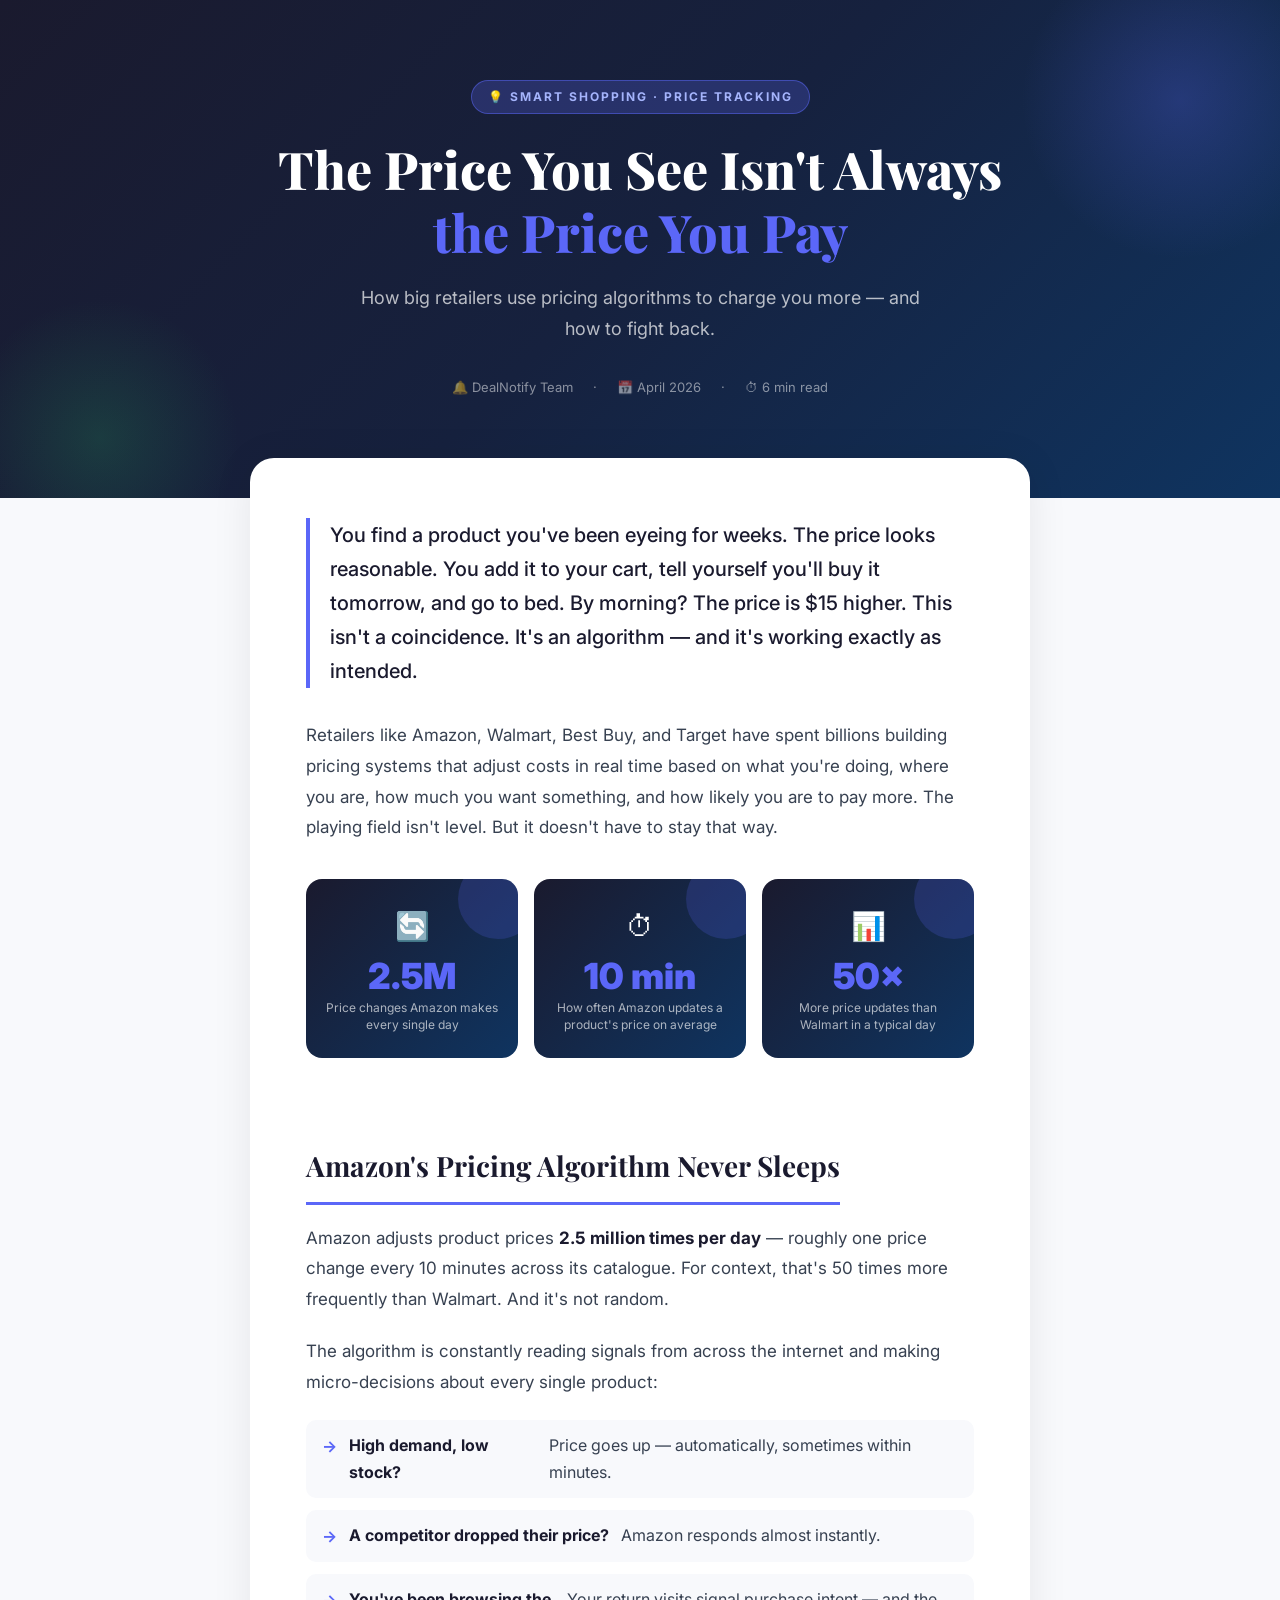
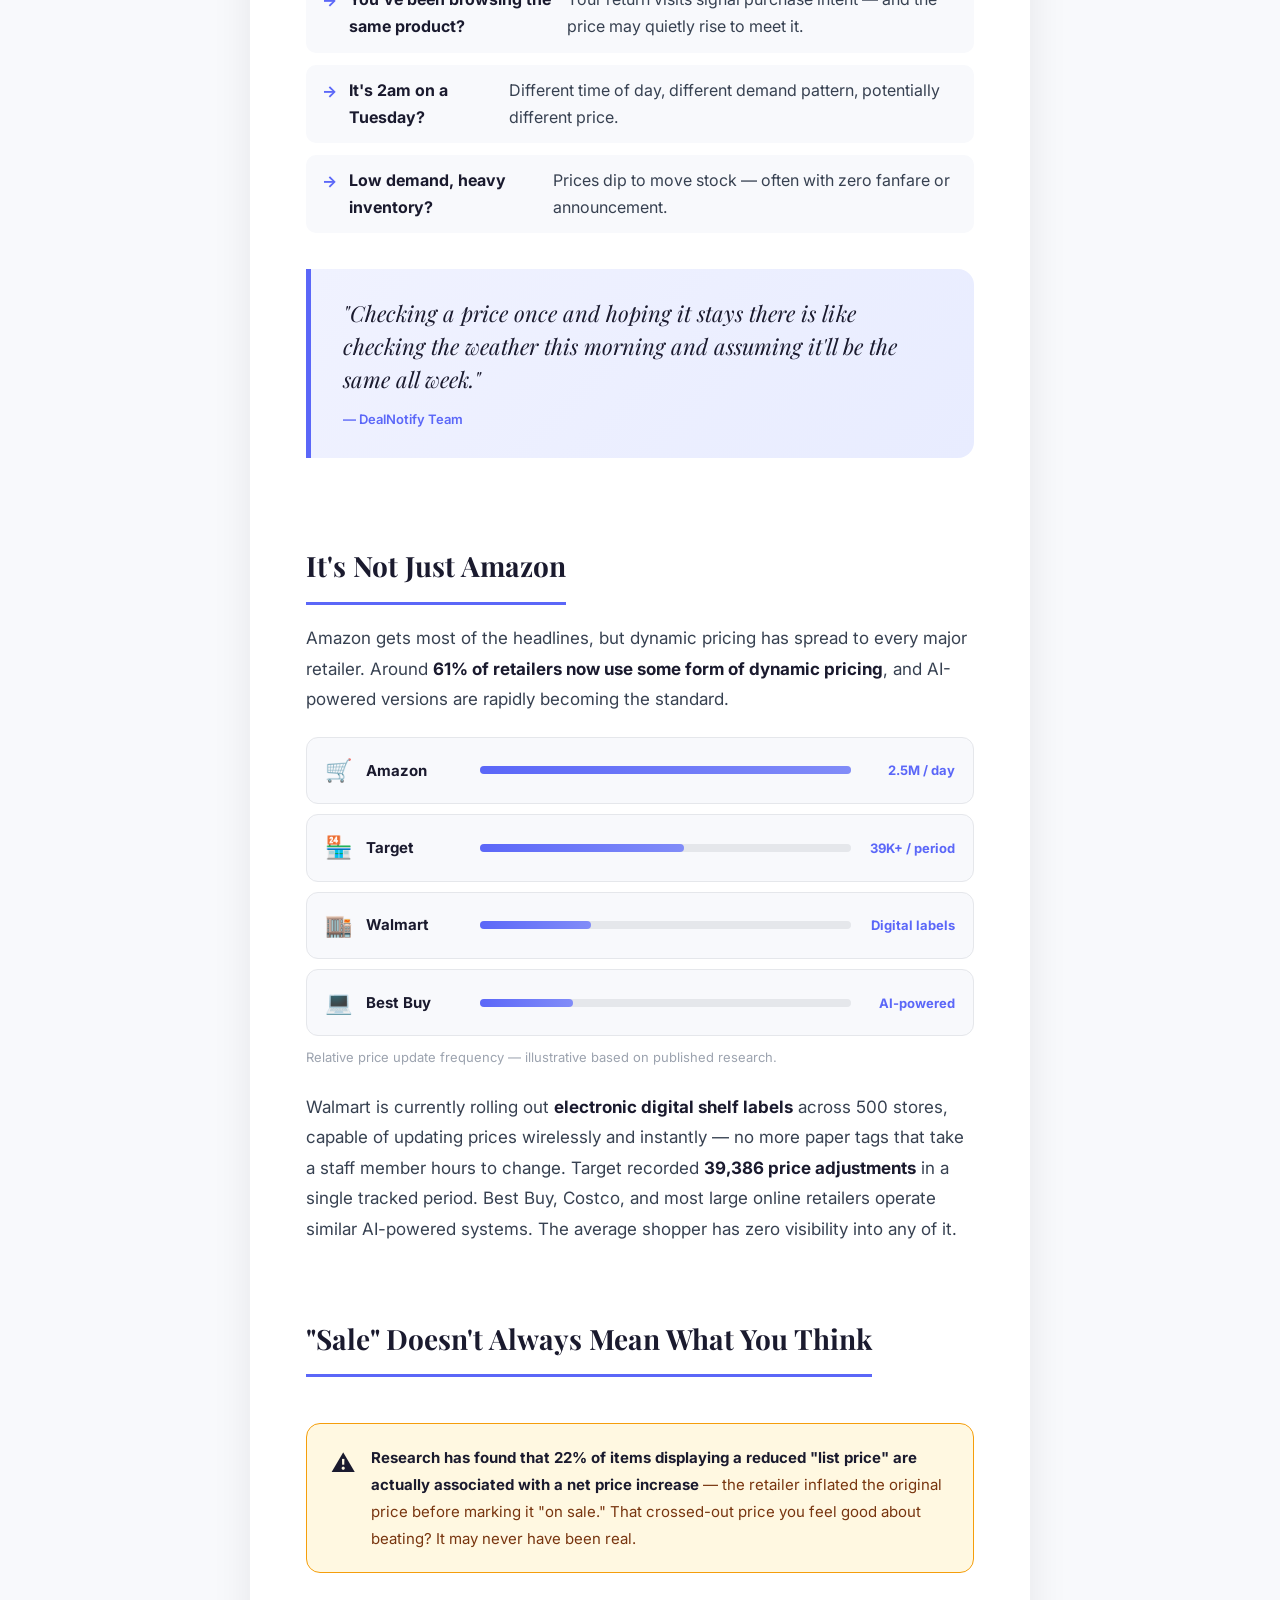
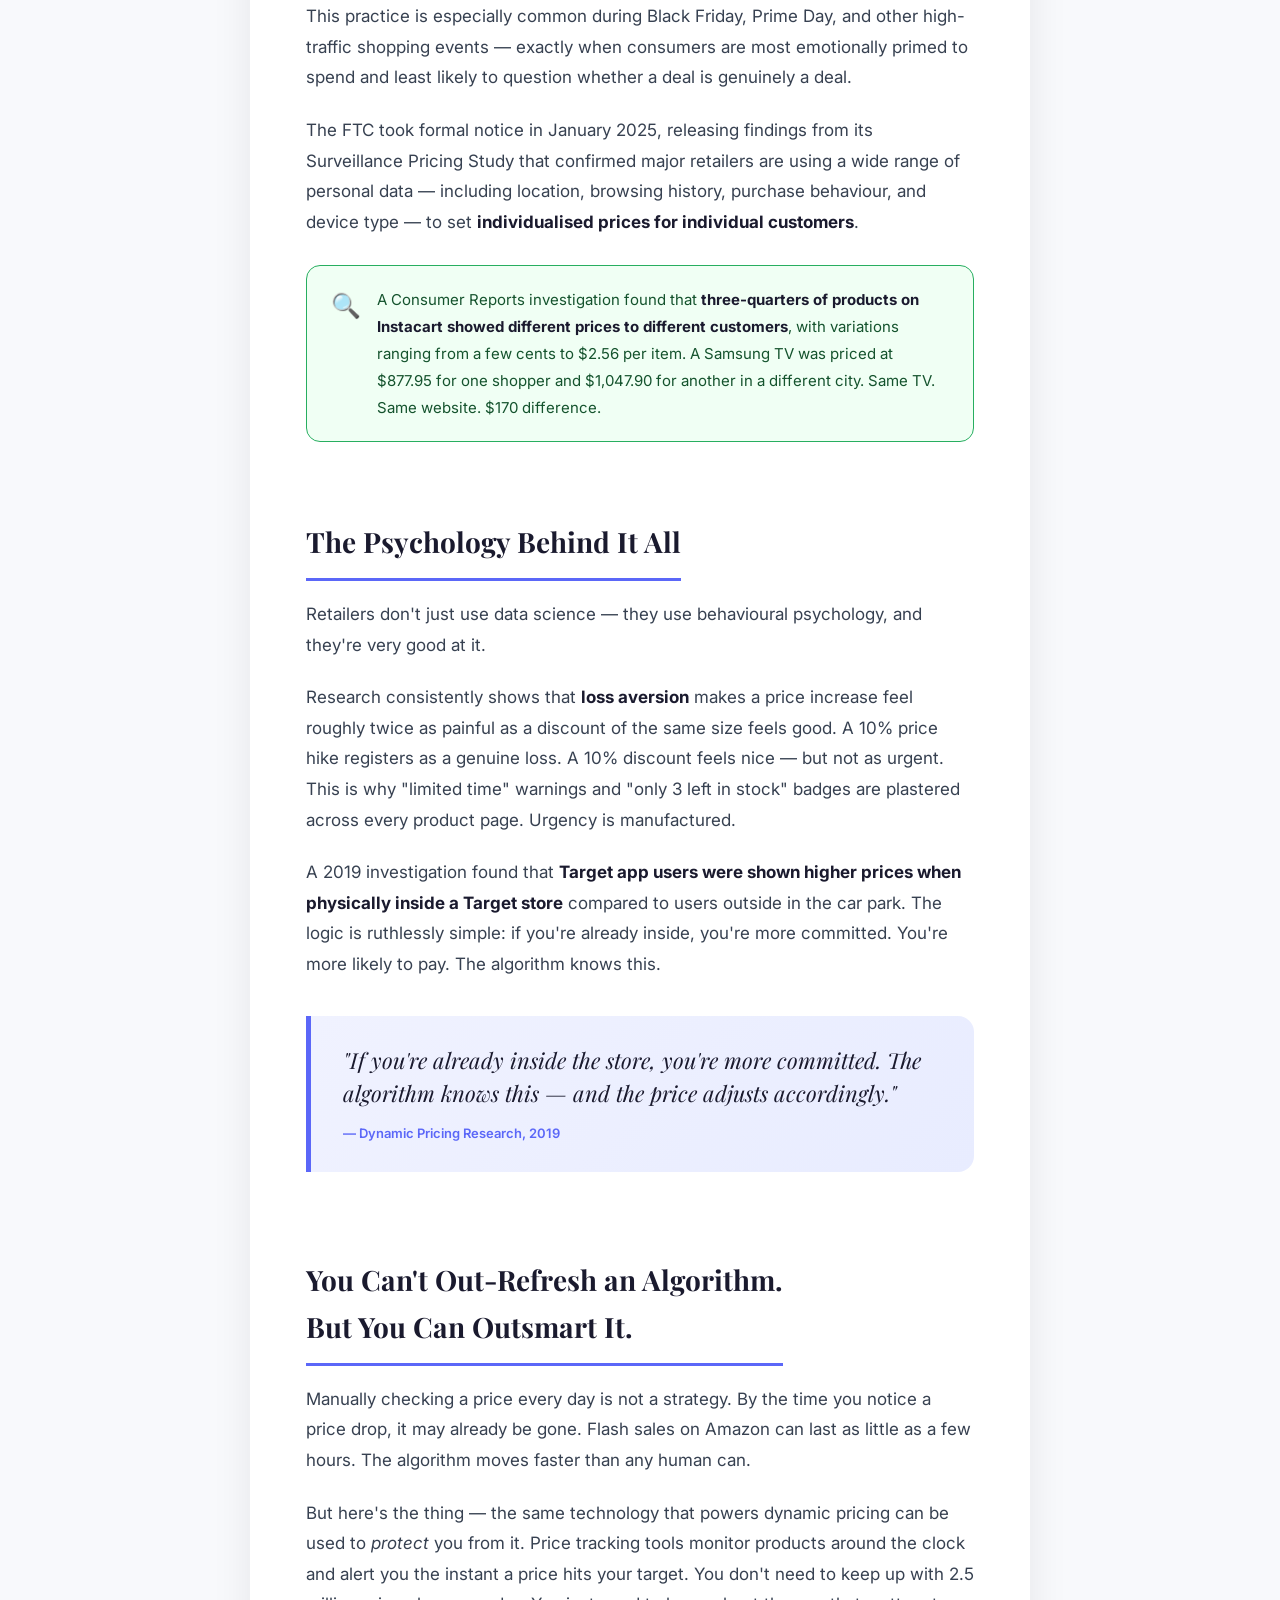
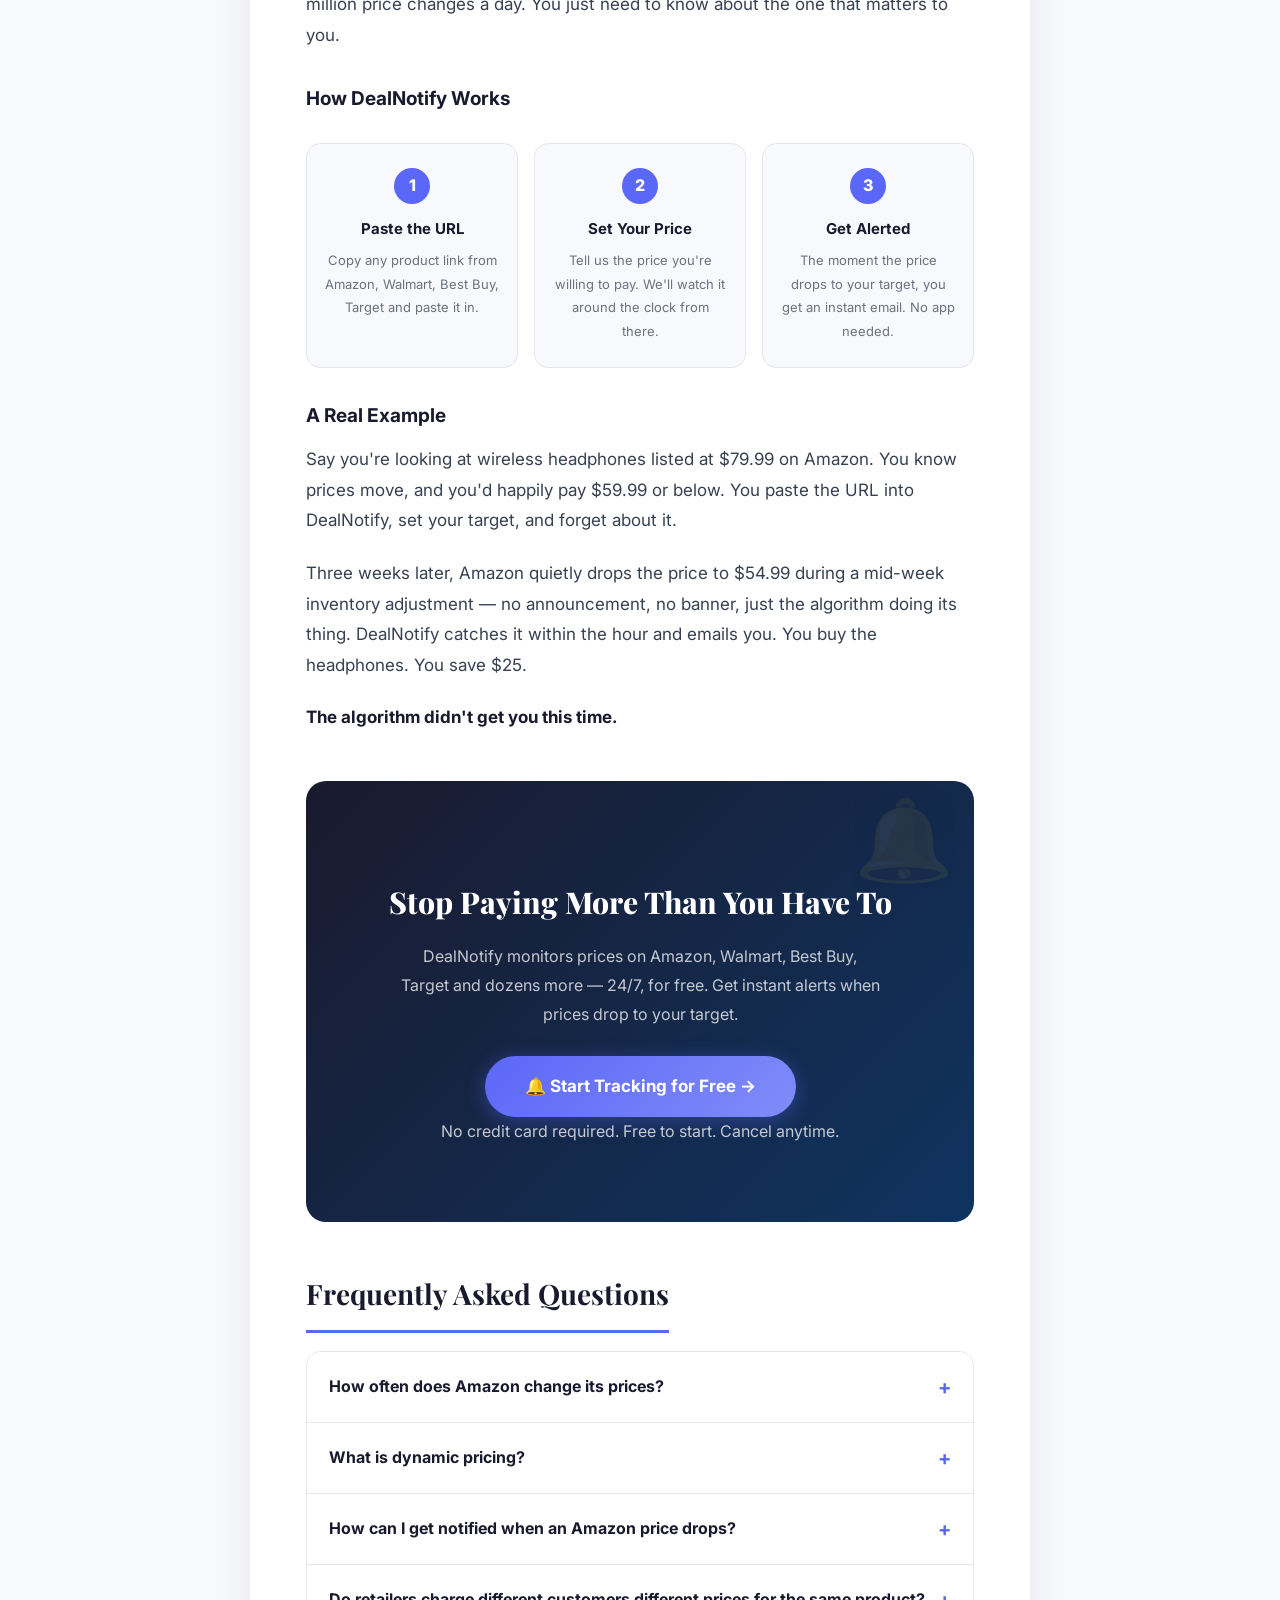
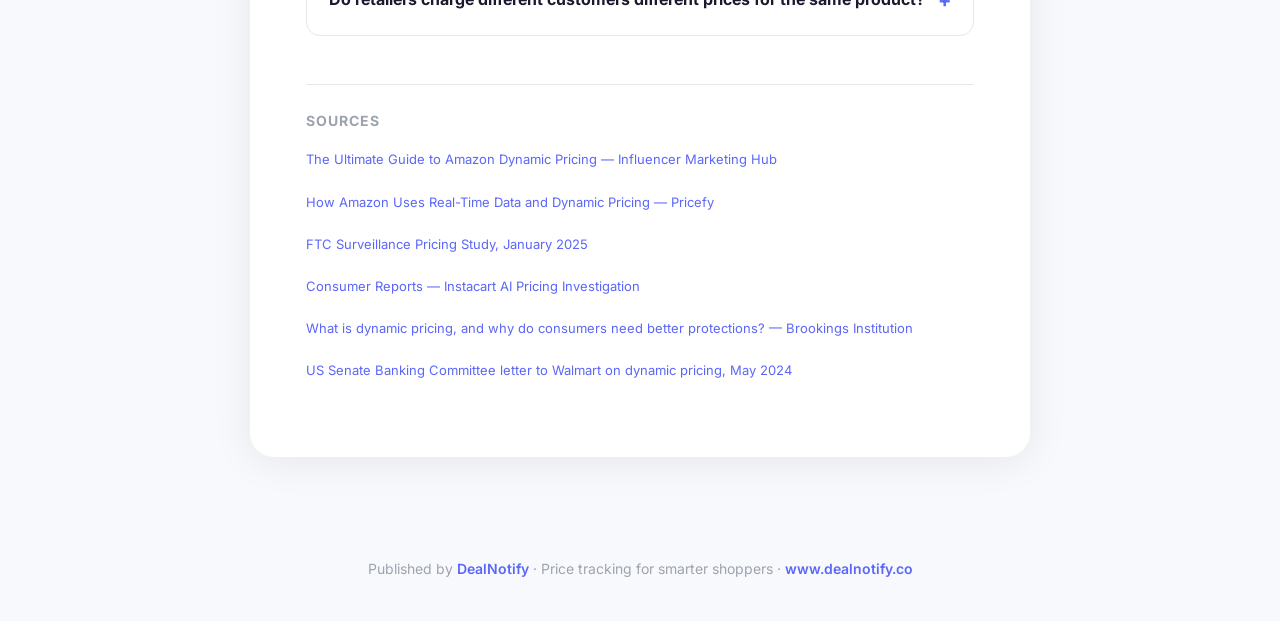
==== blog-dynamic-pricing.html @ c148691c "Add blog to dealnotify.co — first post on Amazon dynamic pricing - blog.html: New blog index page at" ====
<!DOCTYPE html>
<html lang="en">
<head>
  <meta charset="UTF-8" />
  <meta name="viewport" content="width=device-width, initial-scale=1.0" />
  <title>The Price You See Isn't Always the Price You Pay | DealNotify</title>
  <meta name="description" content="Amazon changes prices 2.5 million times a day. Retailers use powerful algorithms to charge you more. Here's how it works — and how DealNotify puts the power back in your hands." />
  <!-- Canonical URL — update to your actual published URL -->
  <link rel="canonical" href="https://www.dealnotify.co/blog/amazon-dynamic-pricing-algorithm" />

  <!-- Open Graph (Facebook, LinkedIn previews) -->
  <meta property="og:title" content="The Price You See Isn't Always the Price You Pay" />
  <meta property="og:description" content="How big retailers use pricing algorithms against you — and how to fight back." />
  <meta property="og:type" content="article" />
  <meta property="og:url" content="https://www.dealnotify.co/blog/amazon-dynamic-pricing-algorithm" />
  <meta property="og:image" content="https://www.dealnotify.co/og-blog-1.png" />
  <meta property="og:site_name" content="DealNotify" />
  <meta property="article:published_time" content="2026-04-04T00:00:00Z" />
  <meta property="article:author" content="DealNotify Team" />
  <meta property="article:section" content="Smart Shopping" />
  <meta property="article:tag" content="Amazon pricing" />
  <meta property="article:tag" content="dynamic pricing" />
  <meta property="article:tag" content="price tracking" />

  <!-- Twitter Card -->
  <meta name="twitter:card" content="summary_large_image" />
  <meta name="twitter:title" content="The Price You See Isn't Always the Price You Pay" />
  <meta name="twitter:description" content="Amazon changes prices 2.5 million times a day. Here's how retailers game you — and how to fight back." />
  <meta name="twitter:image" content="https://www.dealnotify.co/og-blog-1.png" />
  <meta name="twitter:site" content="@dealnotify" />

  <!-- Additional SEO meta -->
  <meta name="robots" content="index, follow" />
  <meta name="author" content="DealNotify Team" />
  <meta name="keywords" content="Amazon dynamic pricing, price tracking tool, Amazon price drop alerts, how Amazon changes prices, never overpay online, price monitoring, retailer pricing algorithms, surge pricing, dynamic pricing explained" />

  <!-- JSON-LD Structured Data (Article schema — helps Google show rich results) -->
  <script type="application/ld+json">
  {
    "@context": "https://schema.org",
    "@type": "Article",
    "headline": "The Price You See Isn't Always the Price You Pay",
    "description": "Amazon changes prices 2.5 million times a day. Retailers use powerful algorithms to charge you more. Here's how it works — and how DealNotify puts the power back in your hands.",
    "image": "https://www.dealnotify.co/og-blog-1.png",
    "author": {
      "@type": "Organization",
      "name": "DealNotify",
      "url": "https://www.dealnotify.co"
    },
    "publisher": {
      "@type": "Organization",
      "name": "DealNotify",
      "logo": {
        "@type": "ImageObject",
        "url": "https://www.dealnotify.co/favicon.ico"
      }
    },
    "datePublished": "2026-04-04",
    "dateModified": "2026-04-04",
    "mainEntityOfPage": {
      "@type": "WebPage",
      "@id": "https://www.dealnotify.co/blog/amazon-dynamic-pricing-algorithm"
    },
    "keywords": "Amazon dynamic pricing, price tracking, price drop alerts, retailer algorithms",
    "articleSection": "Smart Shopping",
    "wordCount": 1100
  }
  </script>

  <!-- FAQ Schema (helps Google show FAQ rich snippets in search results) -->
  <script type="application/ld+json">
  {
    "@context": "https://schema.org",
    "@type": "FAQPage",
    "mainEntity": [
      {
        "@type": "Question",
        "name": "How often does Amazon change its prices?",
        "acceptedAnswer": {
          "@type": "Answer",
          "text": "Amazon changes its product prices approximately 2.5 million times per day — roughly every 10 minutes per product on average. This is 50 times more frequently than Walmart."
        }
      },
      {
        "@type": "Question",
        "name": "What is dynamic pricing?",
        "acceptedAnswer": {
          "@type": "Answer",
          "text": "Dynamic pricing is a strategy where retailers automatically adjust prices in real time based on demand, stock levels, competitor pricing, time of day, and customer behaviour. Amazon pioneered it in e-commerce and most major retailers now use it."
        }
      },
      {
        "@type": "Question",
        "name": "How can I get notified when an Amazon price drops?",
        "acceptedAnswer": {
          "@type": "Answer",
          "text": "DealNotify lets you paste any product URL from Amazon, Walmart, Best Buy, Target, and more, set a target price, and receive an instant email alert the moment the price drops to your target. It's free to start."
        }
      },
      {
        "@type": "Question",
        "name": "Do retailers charge different customers different prices?",
        "acceptedAnswer": {
          "@type": "Answer",
          "text": "Yes. A Consumer Reports investigation found that three-quarters of products on Instacart showed different prices to different customers. The FTC's 2025 Surveillance Pricing Study confirmed that retailers use personal data including location, browsing history, and device type to set individualised prices."
        }
      }
    ]
  }
  </script>

  <link href="https://fonts.googleapis.com/css2?family=Inter:wght@400;500;600;700;800;900&family=Playfair+Display:wght@700;800&display=swap" rel="stylesheet" />
  <style>
    *, *::before, *::after { box-sizing: border-box; margin: 0; padding: 0; }

    body {
      font-family: 'Inter', sans-serif;
      background: #f8f9fc;
      color: #1a1a2e;
      line-height: 1.7;
    }

    /* ── Hero ── */
    .hero {
      background: linear-gradient(135deg, #1a1a2e 0%, #16213e 50%, #0f3460 100%);
      color: #fff;
      padding: 80px 24px 100px;
      text-align: center;
      position: relative;
      overflow: hidden;
    }
    .hero::before {
      content: '';
      position: absolute;
      top: -60px; right: -60px;
      width: 320px; height: 320px;
      background: radial-gradient(circle, rgba(91,103,248,0.25) 0%, transparent 70%);
      border-radius: 50%;
    }
    .hero::after {
      content: '';
      position: absolute;
      bottom: -80px; left: -40px;
      width: 280px; height: 280px;
      background: radial-gradient(circle, rgba(39,174,96,0.2) 0%, transparent 70%);
      border-radius: 50%;
    }
    .hero-tag {
      display: inline-block;
      background: rgba(91,103,248,0.25);
      border: 1px solid rgba(91,103,248,0.5);
      color: #a5b4fc;
      font-size: 12px;
      font-weight: 700;
      letter-spacing: 2px;
      text-transform: uppercase;
      padding: 6px 16px;
      border-radius: 50px;
      margin-bottom: 24px;
    }
    .hero h1 {
      font-family: 'Playfair Display', serif;
      font-size: clamp(28px, 5vw, 52px);
      font-weight: 800;
      line-height: 1.2;
      max-width: 760px;
      margin: 0 auto 20px;
    }
    .hero h1 span { color: #5b67f8; }
    .hero-sub {
      font-size: 18px;
      color: rgba(255,255,255,0.7);
      max-width: 560px;
      margin: 0 auto 32px;
    }
    .hero-meta {
      display: flex;
      align-items: center;
      justify-content: center;
      gap: 20px;
      font-size: 13px;
      color: rgba(255,255,255,0.5);
    }
    .hero-meta span { display: flex; align-items: center; gap: 6px; }

    /* ── Layout ── */
    .container {
      max-width: 780px;
      margin: 0 auto;
      padding: 0 24px;
    }
    .article-body {
      background: #fff;
      border-radius: 24px;
      margin: -40px auto 60px;
      max-width: 780px;
      padding: 60px 56px;
      box-shadow: 0 4px 40px rgba(0,0,0,0.08);
      position: relative;
      z-index: 1;
    }

    /* ── Prose ── */
    .article-body p {
      font-size: 17px;
      color: #374151;
      margin-bottom: 22px;
      line-height: 1.8;
    }
    .article-body h2 {
      font-family: 'Playfair Display', serif;
      font-size: 28px;
      font-weight: 700;
      color: #1a1a2e;
      margin: 48px 0 18px;
      padding-bottom: 12px;
      border-bottom: 3px solid #5b67f8;
      display: inline-block;
    }
    .article-body h3 {
      font-size: 19px;
      font-weight: 700;
      color: #1a1a2e;
      margin: 32px 0 12px;
    }
    .article-body ul {
      margin: 0 0 22px 0;
      padding-left: 0;
      list-style: none;
    }
    .article-body ul li {
      display: flex;
      gap: 12px;
      align-items: flex-start;
      font-size: 16px;
      color: #374151;
      margin-bottom: 12px;
      padding: 12px 16px;
      background: #f8f9fc;
      border-radius: 10px;
    }
    .article-body ul li::before {
      content: '→';
      color: #5b67f8;
      font-weight: 700;
      flex-shrink: 0;
      margin-top: 1px;
    }
    strong { color: #1a1a2e; }

    /* ── Opening hook ── */
    .opening-hook {
      font-size: 20px !important;
      color: #1a1a2e !important;
      font-weight: 500;
      line-height: 1.7 !important;
      border-left: 4px solid #5b67f8;
      padding-left: 20px;
      margin-bottom: 32px !important;
    }

    /* ── Stat Cards ── */
    .stat-grid {
      display: grid;
      grid-template-columns: repeat(3, 1fr);
      gap: 16px;
      margin: 36px 0;
    }
    @media (max-width: 600px) { .stat-grid { grid-template-columns: 1fr; } }
    .stat-card {
      background: linear-gradient(135deg, #1a1a2e, #0f3460);
      border-radius: 16px;
      padding: 24px 20px;
      text-align: center;
      color: #fff;
      position: relative;
      overflow: hidden;
    }
    .stat-card::after {
      content: '';
      position: absolute;
      top: -20px; right: -20px;
      width: 80px; height: 80px;
      background: rgba(91,103,248,0.2);
      border-radius: 50%;
    }
    .stat-icon { font-size: 28px; margin-bottom: 8px; }
    .stat-number {
      font-size: 36px;
      font-weight: 900;
      color: #5b67f8;
      line-height: 1;
      margin-bottom: 6px;
    }
    .stat-label {
      font-size: 12px;
      color: rgba(255,255,255,0.65);
      line-height: 1.4;
    }

    /* ── Pull Quote ── */
    .pull-quote {
      background: linear-gradient(135deg, #f0f2ff, #e8ecff);
      border-left: 5px solid #5b67f8;
      border-radius: 0 16px 16px 0;
      padding: 28px 32px;
      margin: 36px 0;
    }
    .pull-quote p {
      font-family: 'Playfair Display', serif;
      font-size: 22px !important;
      font-style: italic;
      color: #1a1a2e !important;
      margin: 0 !important;
      line-height: 1.5 !important;
    }
    .pull-quote cite {
      display: block;
      font-size: 13px;
      color: #5b67f8;
      font-weight: 600;
      margin-top: 12px;
      font-style: normal;
    }

    /* ── Alert / Warning Box ── */
    .alert-box {
      background: #fff8e1;
      border: 1px solid #f59e0b;
      border-radius: 14px;
      padding: 20px 24px;
      margin: 28px 0;
      display: flex;
      gap: 16px;
      align-items: flex-start;
    }
    .alert-box .alert-icon { font-size: 24px; flex-shrink: 0; }
    .alert-box p {
      margin: 0 !important;
      font-size: 15px !important;
      color: #78350f !important;
    }

    /* ── Fact Box ── */
    .fact-box {
      background: #f0fff4;
      border: 1px solid #27ae60;
      border-radius: 14px;
      padding: 20px 24px;
      margin: 28px 0;
      display: flex;
      gap: 16px;
      align-items: flex-start;
    }
    .fact-box .fact-icon { font-size: 24px; flex-shrink: 0; }
    .fact-box p {
      margin: 0 !important;
      font-size: 15px !important;
      color: #14532d !important;
    }

    /* ── How It Works Section ── */
    .how-grid {
      display: grid;
      grid-template-columns: repeat(3, 1fr);
      gap: 16px;
      margin: 28px 0;
    }
    @media (max-width: 600px) { .how-grid { grid-template-columns: 1fr; } }
    .how-card {
      background: #f8f9fc;
      border-radius: 14px;
      padding: 24px 18px;
      text-align: center;
      border: 1px solid #e5e7eb;
      transition: box-shadow 0.2s;
    }
    .how-card:hover { box-shadow: 0 4px 20px rgba(91,103,248,0.15); }
    .how-card .step-num {
      width: 36px; height: 36px;
      background: #5b67f8;
      color: #fff;
      border-radius: 50%;
      display: flex; align-items: center; justify-content: center;
      font-weight: 800; font-size: 16px;
      margin: 0 auto 12px;
    }
    .how-card h4 { font-size: 15px; font-weight: 700; color: #1a1a2e; margin-bottom: 8px; }
    .how-card p { font-size: 13px !important; color: #6b7280 !important; margin: 0 !important; }

    /* ── Retailer comparison ── */
    .retailer-row {
      display: flex;
      align-items: center;
      gap: 14px;
      padding: 14px 18px;
      border-radius: 12px;
      background: #f8f9fc;
      margin-bottom: 10px;
      border: 1px solid #e5e7eb;
    }
    .retailer-icon { font-size: 22px; }
    .retailer-name { font-weight: 700; font-size: 15px; color: #1a1a2e; min-width: 100px; }
    .retailer-bar-wrap { flex: 1; background: #e5e7eb; border-radius: 50px; height: 8px; }
    .retailer-bar { height: 8px; border-radius: 50px; background: linear-gradient(90deg, #5b67f8, #818cf8); }
    .retailer-label { font-size: 13px; font-weight: 700; color: #5b67f8; min-width: 90px; text-align: right; }

    /* ── CTA ── */
    .cta-section {
      background: linear-gradient(135deg, #1a1a2e 0%, #0f3460 100%);
      border-radius: 20px;
      padding: 48px 40px;
      text-align: center;
      color: #fff;
      margin-top: 48px;
      position: relative;
      overflow: hidden;
    }
    .cta-section::before {
      content: '🔔';
      font-size: 80px;
      position: absolute;
      top: -10px; right: 20px;
      opacity: 0.08;
    }
    .cta-section h2 {
      font-family: 'Playfair Display', serif;
      font-size: 30px;
      font-weight: 800;
      margin-bottom: 14px;
      border: none !important;
      padding: 0 !important;
      display: block !important;
      color: #fff !important;
    }
    .cta-section p {
      color: rgba(255,255,255,0.75) !important;
      font-size: 16px !important;
      max-width: 480px;
      margin: 0 auto 28px !important;
    }
    .cta-btn {
      display: inline-block;
      background: linear-gradient(135deg, #5b67f8, #818cf8);
      color: #fff;
      text-decoration: none;
      padding: 16px 40px;
      border-radius: 50px;
      font-weight: 700;
      font-size: 17px;
      transition: transform 0.2s, box-shadow 0.2s;
      box-shadow: 0 4px 20px rgba(91,103,248,0.4);
    }
    .cta-btn:hover { transform: translateY(-2px); box-shadow: 0 8px 28px rgba(91,103,248,0.5); }
    .cta-sub { margin-top: 14px !important; font-size: 13px !important; color: rgba(255,255,255,0.45) !important; }

    /* ── Sources ── */
    .sources {
      margin-top: 48px;
      padding-top: 24px;
      border-top: 1px solid #e5e7eb;
    }
    .sources h4 { font-size: 14px; font-weight: 700; color: #9ca3af; text-transform: uppercase; letter-spacing: 1px; margin-bottom: 12px; }
    .sources ul { list-style: none; padding: 0; margin: 0; }
    .sources ul li { background: none !important; padding: 4px 0 !important; display: block !important; font-size: 13px; color: #6b7280; }
    .sources ul li a { color: #5b67f8; text-decoration: none; }
    .sources ul li a:hover { text-decoration: underline; }
    .sources ul li::before { display: none !important; }

    /* ── Footer ── */
    .blog-footer {
      text-align: center;
      padding: 40px 24px;
      font-size: 14px;
      color: #9ca3af;
    }
    .blog-footer a { color: #5b67f8; text-decoration: none; font-weight: 600; }

    @media (max-width: 640px) {
      .article-body { padding: 32px 24px; }
      .stat-grid { grid-template-columns: 1fr 1fr; }
      .how-grid { grid-template-columns: 1fr; }
    }
  </style>
</head>
<body>

<!-- Hero -->
<div class="hero">
  <div class="hero-tag">💡 Smart Shopping · Price Tracking</div>
  <h1>The Price You See Isn't Always<br><span>the Price You Pay</span></h1>
  <p class="hero-sub">How big retailers use pricing algorithms to charge you more — and how to fight back.</p>
  <div class="hero-meta">
    <span>🔔 DealNotify Team</span>
    <span>·</span>
    <span>📅 April 2026</span>
    <span>·</span>
    <span>⏱ 6 min read</span>
  </div>
</div>

<!-- Article -->
<div class="article-body container">

  <p class="opening-hook">You find a product you've been eyeing for weeks. The price looks reasonable. You add it to your cart, tell yourself you'll buy it tomorrow, and go to bed. By morning? The price is $15 higher. This isn't a coincidence. It's an algorithm — and it's working exactly as intended.</p>

  <p>Retailers like Amazon, Walmart, Best Buy, and Target have spent billions building pricing systems that adjust costs in real time based on what you're doing, where you are, how much you want something, and how likely you are to pay more. The playing field isn't level. But it doesn't have to stay that way.</p>

  <!-- Stat Grid -->
  <div class="stat-grid">
    <div class="stat-card">
      <div class="stat-icon">🔄</div>
      <div class="stat-number">2.5M</div>
      <div class="stat-label">Price changes Amazon makes every single day</div>
    </div>
    <div class="stat-card">
      <div class="stat-icon">⏱</div>
      <div class="stat-number">10 min</div>
      <div class="stat-label">How often Amazon updates a product's price on average</div>
    </div>
    <div class="stat-card">
      <div class="stat-icon">📊</div>
      <div class="stat-number">50×</div>
      <div class="stat-label">More price updates than Walmart in a typical day</div>
    </div>
  </div>

  <h2>Amazon's Pricing Algorithm Never Sleeps</h2>

  <p>Amazon adjusts product prices <strong>2.5 million times per day</strong> — roughly one price change every 10 minutes across its catalogue. For context, that's 50 times more frequently than Walmart. And it's not random.</p>

  <p>The algorithm is constantly reading signals from across the internet and making micro-decisions about every single product:</p>

  <ul>
    <li><strong>High demand, low stock?</strong> Price goes up — automatically, sometimes within minutes.</li>
    <li><strong>A competitor dropped their price?</strong> Amazon responds almost instantly.</li>
    <li><strong>You've been browsing the same product?</strong> Your return visits signal purchase intent — and the price may quietly rise to meet it.</li>
    <li><strong>It's 2am on a Tuesday?</strong> Different time of day, different demand pattern, potentially different price.</li>
    <li><strong>Low demand, heavy inventory?</strong> Prices dip to move stock — often with zero fanfare or announcement.</li>
  </ul>

  <div class="pull-quote">
    <p>"Checking a price once and hoping it stays there is like checking the weather this morning and assuming it'll be the same all week."</p>
    <cite>— DealNotify Team</cite>
  </div>

  <h2>It's Not Just Amazon</h2>

  <p>Amazon gets most of the headlines, but dynamic pricing has spread to every major retailer. Around <strong>61% of retailers now use some form of dynamic pricing</strong>, and AI-powered versions are rapidly becoming the standard.</p>

  <!-- Retailer comparison bars -->
  <div class="retailer-row">
    <span class="retailer-icon">🛒</span>
    <span class="retailer-name">Amazon</span>
    <div class="retailer-bar-wrap"><div class="retailer-bar" style="width:100%"></div></div>
    <span class="retailer-label">2.5M / day</span>
  </div>
  <div class="retailer-row">
    <span class="retailer-icon">🏪</span>
    <span class="retailer-name">Target</span>
    <div class="retailer-bar-wrap"><div class="retailer-bar" style="width:55%"></div></div>
    <span class="retailer-label">39K+ / period</span>
  </div>
  <div class="retailer-row">
    <span class="retailer-icon">🏬</span>
    <span class="retailer-name">Walmart</span>
    <div class="retailer-bar-wrap"><div class="retailer-bar" style="width:30%"></div></div>
    <span class="retailer-label">Digital labels</span>
  </div>
  <div class="retailer-row">
    <span class="retailer-icon">💻</span>
    <span class="retailer-name">Best Buy</span>
    <div class="retailer-bar-wrap"><div class="retailer-bar" style="width:25%"></div></div>
    <span class="retailer-label">AI-powered</span>
  </div>

  <p style="font-size:13px; color:#9ca3af; margin-top: 8px;">Relative price update frequency — illustrative based on published research.</p>

  <p>Walmart is currently rolling out <strong>electronic digital shelf labels</strong> across 500 stores, capable of updating prices wirelessly and instantly — no more paper tags that take a staff member hours to change. Target recorded <strong>39,386 price adjustments</strong> in a single tracked period. Best Buy, Costco, and most large online retailers operate similar AI-powered systems. The average shopper has zero visibility into any of it.</p>

  <h2>"Sale" Doesn't Always Mean What You Think</h2>

  <div class="alert-box">
    <span class="alert-icon">⚠️</span>
    <p><strong>Research has found that 22% of items displaying a reduced "list price" are actually associated with a net price increase</strong> — the retailer inflated the original price before marking it "on sale." That crossed-out price you feel good about beating? It may never have been real.</p>
  </div>

  <p>This practice is especially common during Black Friday, Prime Day, and other high-traffic shopping events — exactly when consumers are most emotionally primed to spend and least likely to question whether a deal is genuinely a deal.</p>

  <p>The FTC took formal notice in January 2025, releasing findings from its Surveillance Pricing Study that confirmed major retailers are using a wide range of personal data — including location, browsing history, purchase behaviour, and device type — to set <strong>individualised prices for individual customers</strong>.</p>

  <div class="fact-box">
    <span class="fact-icon">🔍</span>
    <p>A Consumer Reports investigation found that <strong>three-quarters of products on Instacart showed different prices to different customers</strong>, with variations ranging from a few cents to $2.56 per item. A Samsung TV was priced at $877.95 for one shopper and $1,047.90 for another in a different city. Same TV. Same website. $170 difference.</p>
  </div>

  <h2>The Psychology Behind It All</h2>

  <p>Retailers don't just use data science — they use behavioural psychology, and they're very good at it.</p>

  <p>Research consistently shows that <strong>loss aversion</strong> makes a price increase feel roughly twice as painful as a discount of the same size feels good. A 10% price hike registers as a genuine loss. A 10% discount feels nice — but not as urgent. This is why "limited time" warnings and "only 3 left in stock" badges are plastered across every product page. Urgency is manufactured.</p>

  <p>A 2019 investigation found that <strong>Target app users were shown higher prices when physically inside a Target store</strong> compared to users outside in the car park. The logic is ruthlessly simple: if you're already inside, you're more committed. You're more likely to pay. The algorithm knows this.</p>

  <div class="pull-quote">
    <p>"If you're already inside the store, you're more committed. The algorithm knows this — and the price adjusts accordingly."</p>
    <cite>— Dynamic Pricing Research, 2019</cite>
  </div>

  <h2>You Can't Out-Refresh an Algorithm.<br>But You Can Outsmart It.</h2>

  <p>Manually checking a price every day is not a strategy. By the time you notice a price drop, it may already be gone. Flash sales on Amazon can last as little as a few hours. The algorithm moves faster than any human can.</p>

  <p>But here's the thing — the same technology that powers dynamic pricing can be used to <em>protect</em> you from it. Price tracking tools monitor products around the clock and alert you the instant a price hits your target. You don't need to keep up with 2.5 million price changes a day. You just need to know about the one that matters to you.</p>

  <h3>How DealNotify Works</h3>

  <div class="how-grid">
    <div class="how-card">
      <div class="step-num">1</div>
      <h4>Paste the URL</h4>
      <p>Copy any product link from Amazon, Walmart, Best Buy, Target and paste it in.</p>
    </div>
    <div class="how-card">
      <div class="step-num">2</div>
      <h4>Set Your Price</h4>
      <p>Tell us the price you're willing to pay. We'll watch it around the clock from there.</p>
    </div>
    <div class="how-card">
      <div class="step-num">3</div>
      <h4>Get Alerted</h4>
      <p>The moment the price drops to your target, you get an instant email. No app needed.</p>
    </div>
  </div>

  <h3>A Real Example</h3>

  <p>Say you're looking at wireless headphones listed at $79.99 on Amazon. You know prices move, and you'd happily pay $59.99 or below. You paste the URL into DealNotify, set your target, and forget about it.</p>

  <p>Three weeks later, Amazon quietly drops the price to $54.99 during a mid-week inventory adjustment — no announcement, no banner, just the algorithm doing its thing. DealNotify catches it within the hour and emails you. You buy the headphones. You save $25.</p>

  <p><strong>The algorithm didn't get you this time.</strong></p>

  <!-- CTA -->
  <div class="cta-section">
    <h2>Stop Paying More Than You Have To</h2>
    <p>DealNotify monitors prices on Amazon, Walmart, Best Buy, Target and dozens more — 24/7, for free. Get instant alerts when prices drop to your target.</p>
    <a href="https://www.dealnotify.co" class="cta-btn">🔔 Start Tracking for Free →</a>
    <p class="cta-sub">No credit card required. Free to start. Cancel anytime.</p>
  </div>

  <!-- FAQ Section -->
  <h2>Frequently Asked Questions</h2>

  <div style="border:1px solid #e5e7eb; border-radius:14px; overflow:hidden; margin-bottom:28px;">

    <details style="padding:18px 22px; border-bottom:1px solid #e5e7eb; cursor:pointer;">
      <summary style="font-weight:700; font-size:16px; color:#1a1a2e; list-style:none; display:flex; justify-content:space-between; align-items:center;">
        How often does Amazon change its prices?
        <span style="color:#5b67f8; font-size:20px; flex-shrink:0; margin-left:12px;">+</span>
      </summary>
      <p style="margin-top:12px; font-size:15px; color:#374151;">Amazon changes product prices approximately <strong>2.5 million times per day</strong> — roughly every 10 minutes per product on average. That's 50 times more frequently than Walmart.</p>
    </details>

    <details style="padding:18px 22px; border-bottom:1px solid #e5e7eb; cursor:pointer;">
      <summary style="font-weight:700; font-size:16px; color:#1a1a2e; list-style:none; display:flex; justify-content:space-between; align-items:center;">
        What is dynamic pricing?
        <span style="color:#5b67f8; font-size:20px; flex-shrink:0; margin-left:12px;">+</span>
      </summary>
      <p style="margin-top:12px; font-size:15px; color:#374151;">Dynamic pricing is a strategy where retailers automatically adjust prices in real time based on demand, stock levels, competitor pricing, time of day, and customer behaviour. Amazon pioneered it in e-commerce and today around 61% of major retailers use some form of it.</p>
    </details>

    <details style="padding:18px 22px; border-bottom:1px solid #e5e7eb; cursor:pointer;">
      <summary style="font-weight:700; font-size:16px; color:#1a1a2e; list-style:none; display:flex; justify-content:space-between; align-items:center;">
        How can I get notified when an Amazon price drops?
        <span style="color:#5b67f8; font-size:20px; flex-shrink:0; margin-left:12px;">+</span>
      </summary>
      <p style="margin-top:12px; font-size:15px; color:#374151;"><a href="https://www.dealnotify.co" style="color:#5b67f8; font-weight:600;">DealNotify</a> lets you paste any product URL from Amazon, Walmart, Best Buy, or Target, set a target price, and receive an instant email alert the moment the price drops. It's completely free to start — no credit card needed.</p>
    </details>

    <details style="padding:18px 22px; cursor:pointer;">
      <summary style="font-weight:700; font-size:16px; color:#1a1a2e; list-style:none; display:flex; justify-content:space-between; align-items:center;">
        Do retailers charge different customers different prices for the same product?
        <span style="color:#5b67f8; font-size:20px; flex-shrink:0; margin-left:12px;">+</span>
      </summary>
      <p style="margin-top:12px; font-size:15px; color:#374151;">Yes — and it's more common than most people realise. A Consumer Reports investigation found that <strong>three-quarters of products on Instacart showed different prices to different customers</strong>. The FTC's 2025 Surveillance Pricing Study confirmed that retailers use personal data including location, browsing history, and device type to set individualised prices.</p>
    </details>

  </div>

  <!-- Sources -->
  <div class="sources">
    <h4>Sources</h4>
    <ul>
      <li><a href="https://influencermarketinghub.com/amazon-dynamic-pricing/" target="_blank">The Ultimate Guide to Amazon Dynamic Pricing — Influencer Marketing Hub</a></li>
      <li><a href="https://www.pricefy.io/articles/amazon-real-time-data-dynamic-pricing" target="_blank">How Amazon Uses Real-Time Data and Dynamic Pricing — Pricefy</a></li>
      <li><a href="https://www.ftc.gov/news-events/news/press-releases/2025/01/ftc-surveillance-pricing-study-indicates-wide-range-personal-data-used-set-individualized-consumer" target="_blank">FTC Surveillance Pricing Study, January 2025</a></li>
      <li><a href="https://www.consumerreports.org/money/questionable-business-practices/instacart-ai-pricing-experiment-inflating-grocery-bills-a1142182490/" target="_blank">Consumer Reports — Instacart AI Pricing Investigation</a></li>
      <li><a href="https://www.brookings.edu/articles/what-is-dynamic-pricing-and-why-do-consumers-need-better-protections/" target="_blank">What is dynamic pricing, and why do consumers need better protections? — Brookings Institution</a></li>
      <li><a href="https://www.banking.senate.gov/imo/media/doc/walmart_dynamic_pricing_letter.pdf" target="_blank">US Senate Banking Committee letter to Walmart on dynamic pricing, May 2024</a></li>
    </ul>
  </div>

</div>

<div class="blog-footer">
  <p>Published by <a href="https://www.dealnotify.co">DealNotify</a> · Price tracking for smarter shoppers · <a href="https://www.dealnotify.co">www.dealnotify.co</a></p>
</div>

</body>
</html>
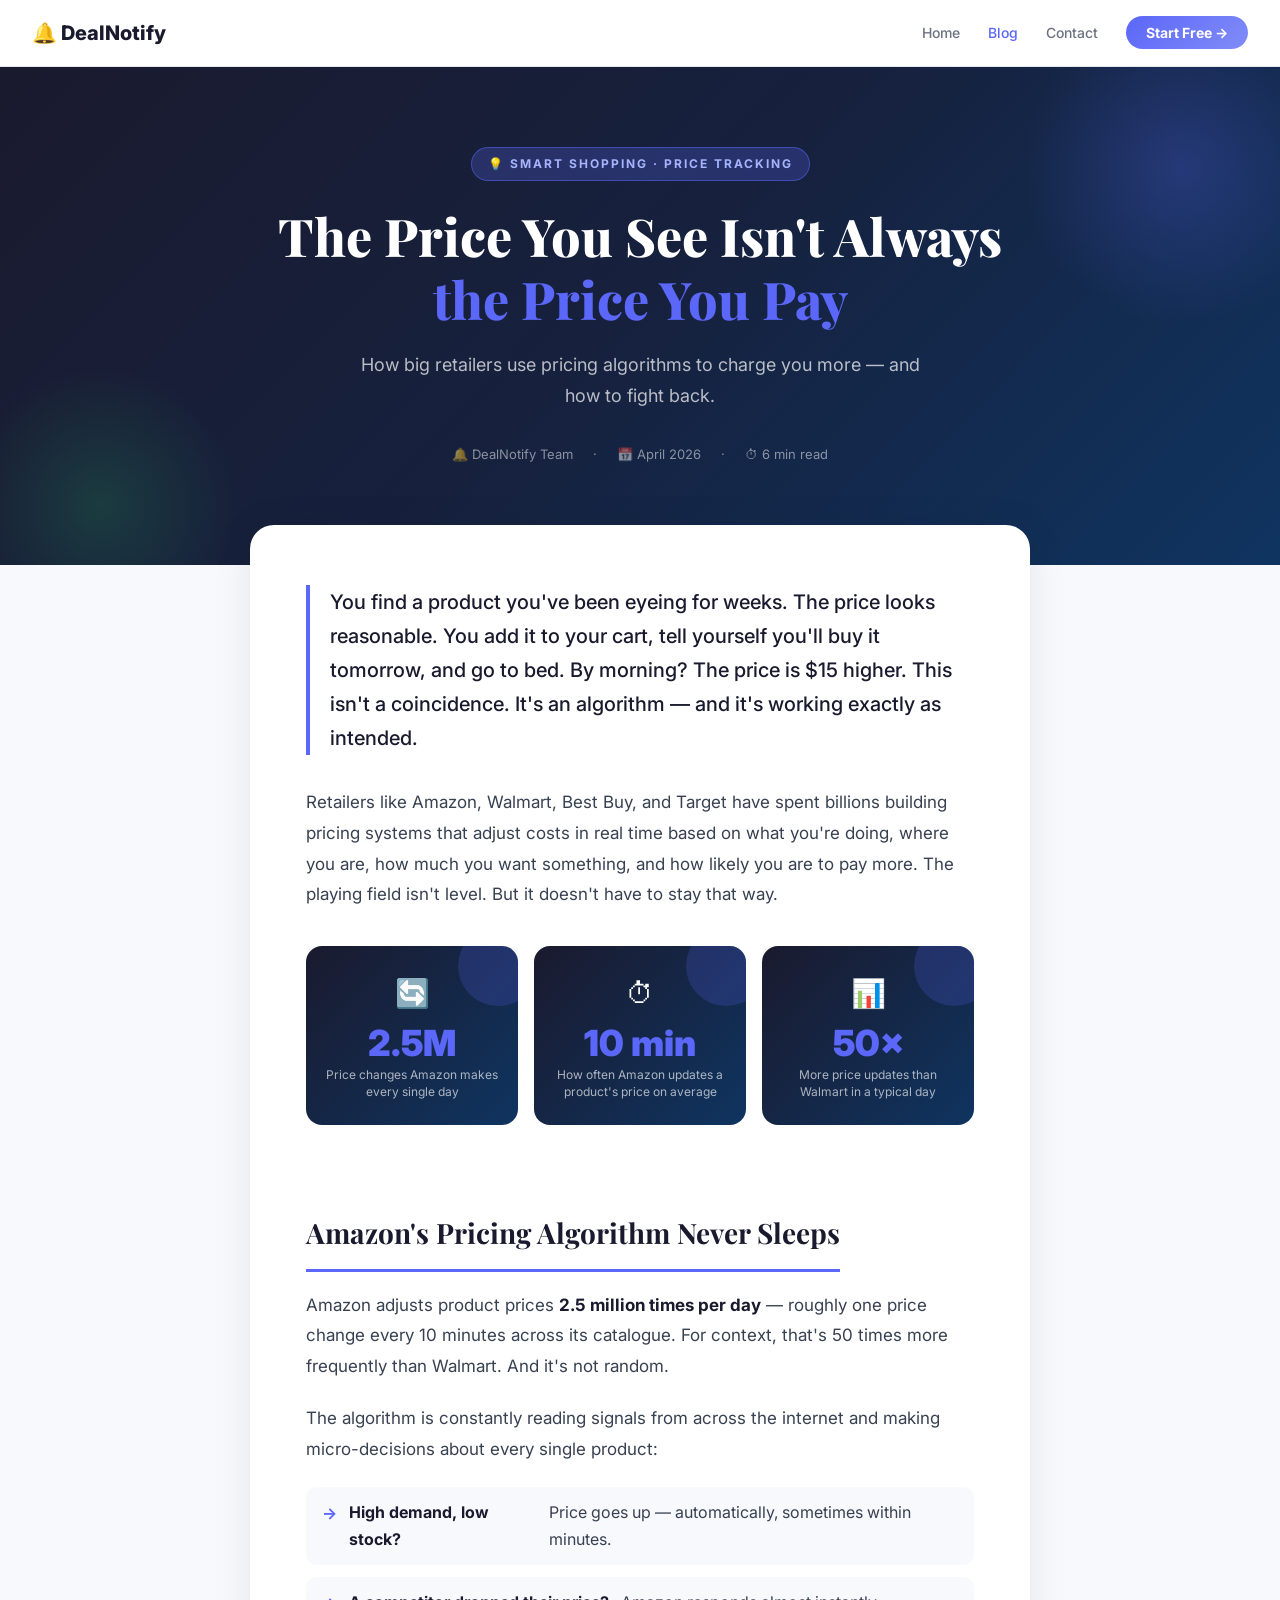
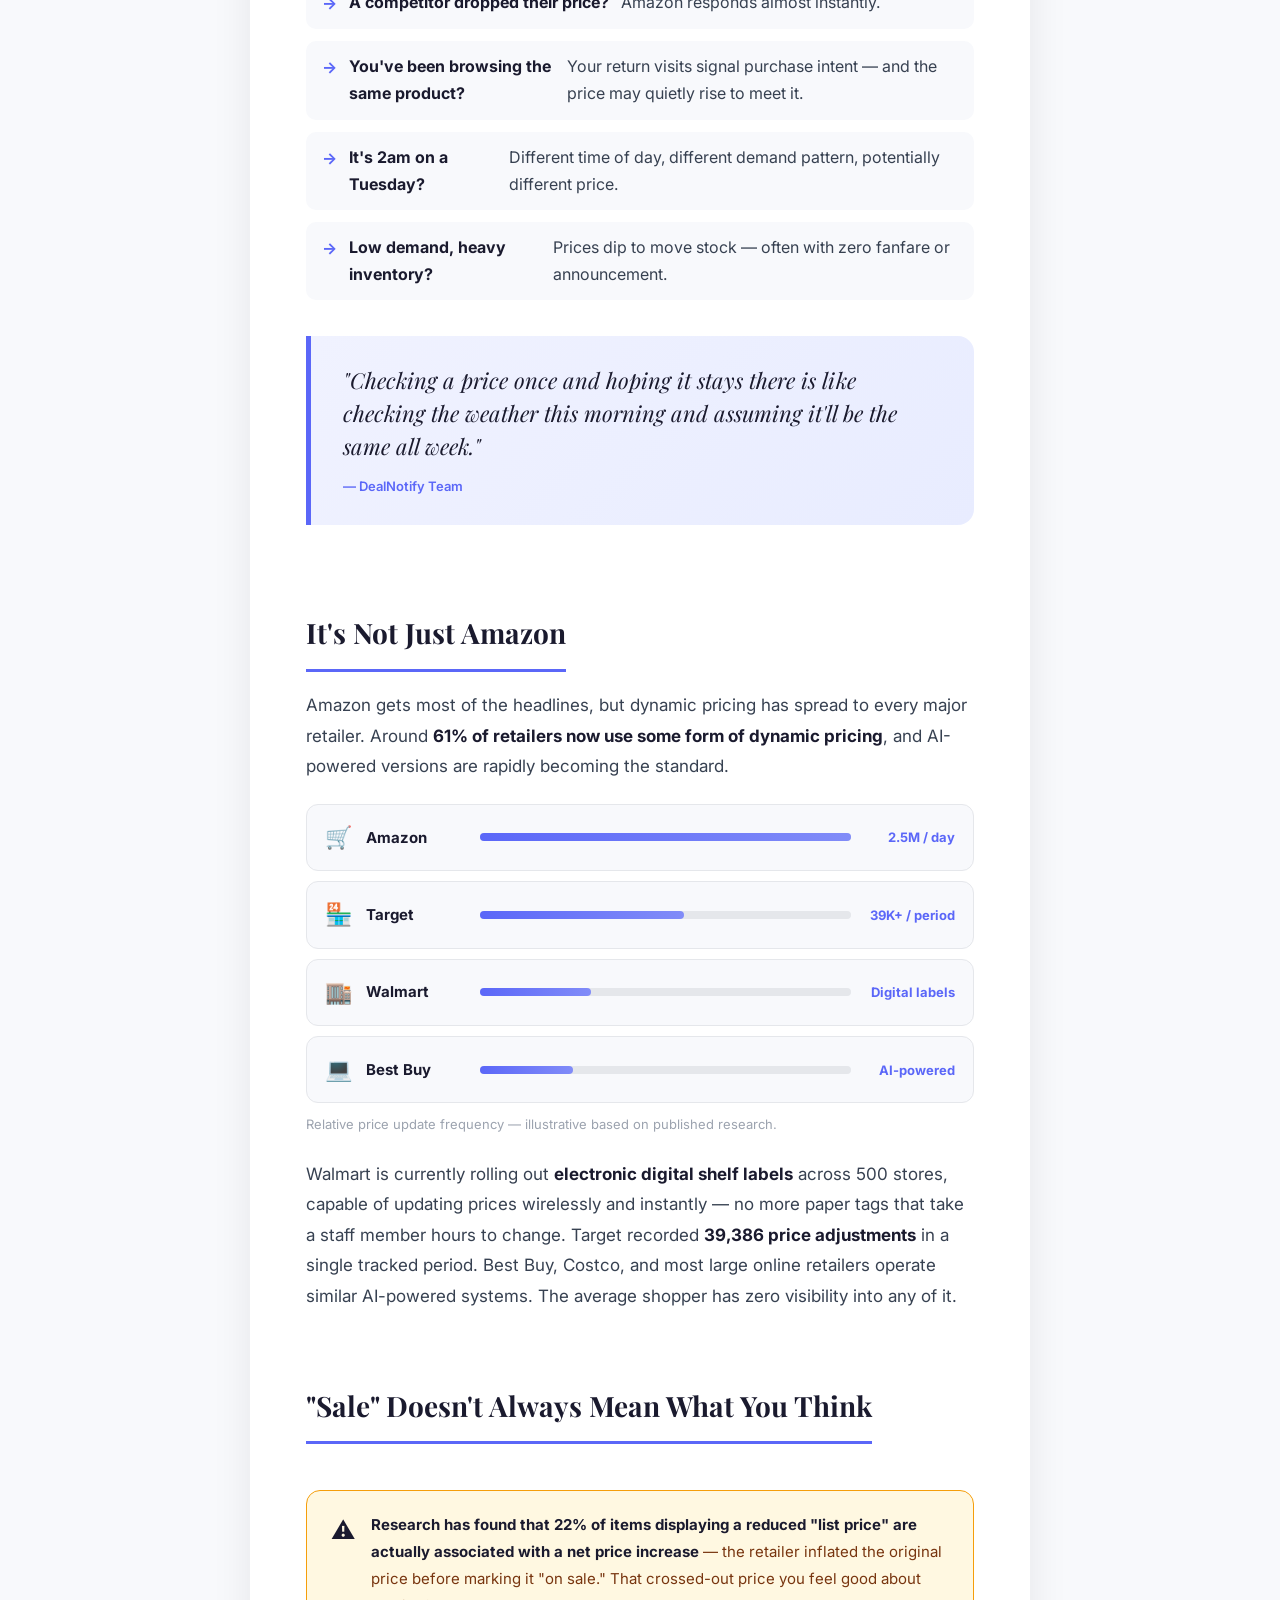
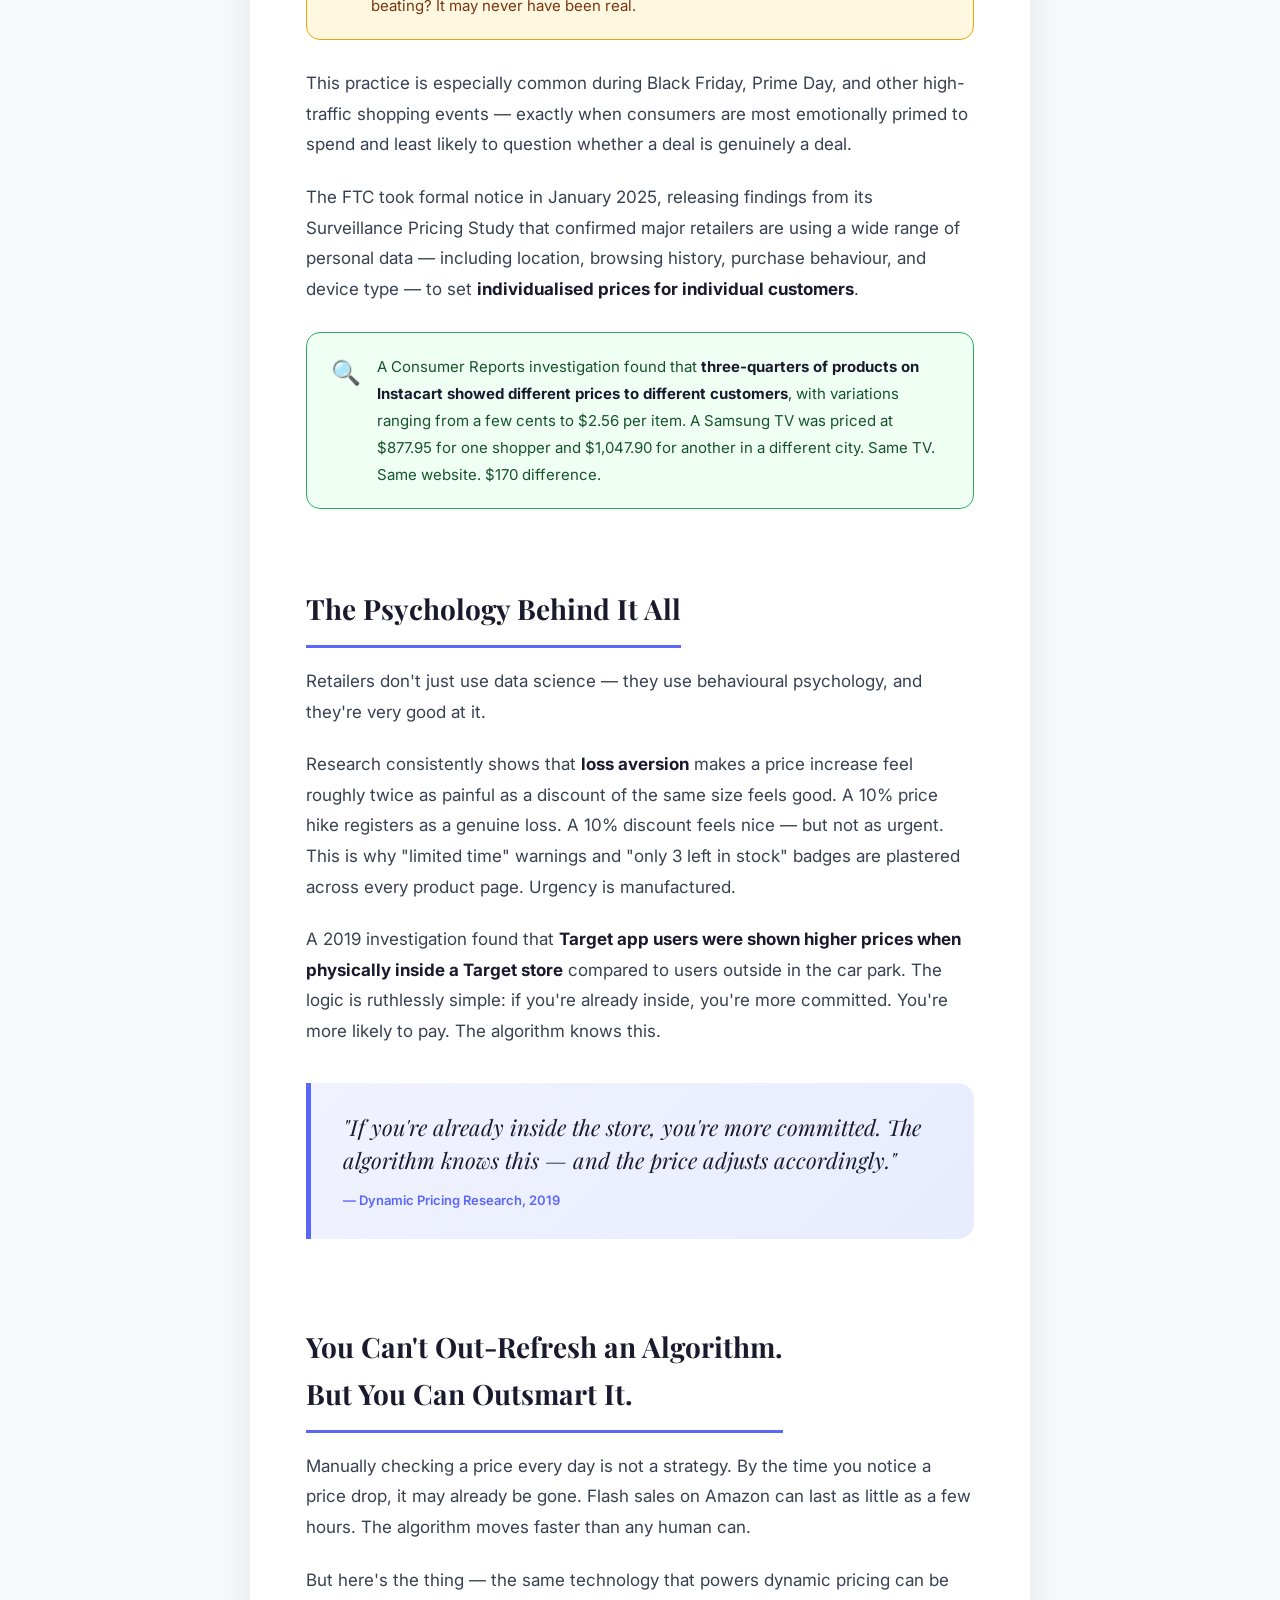
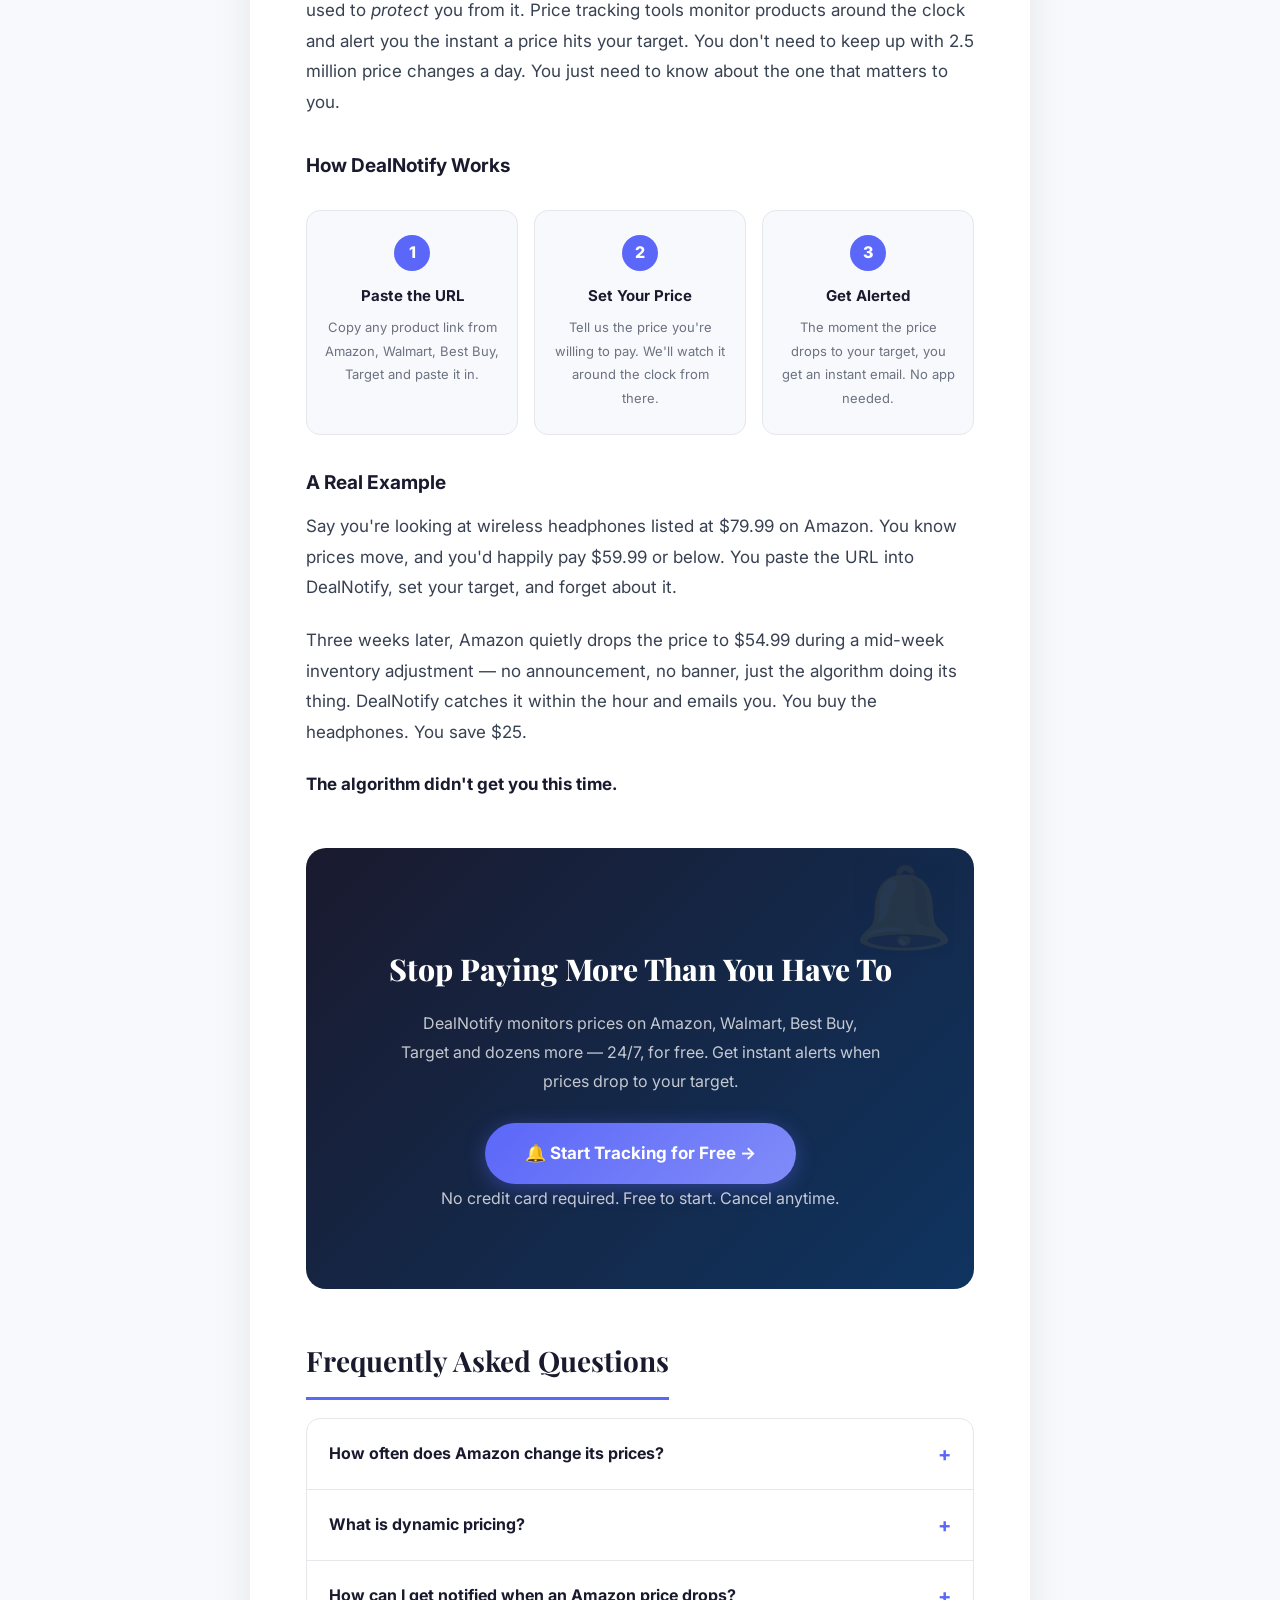
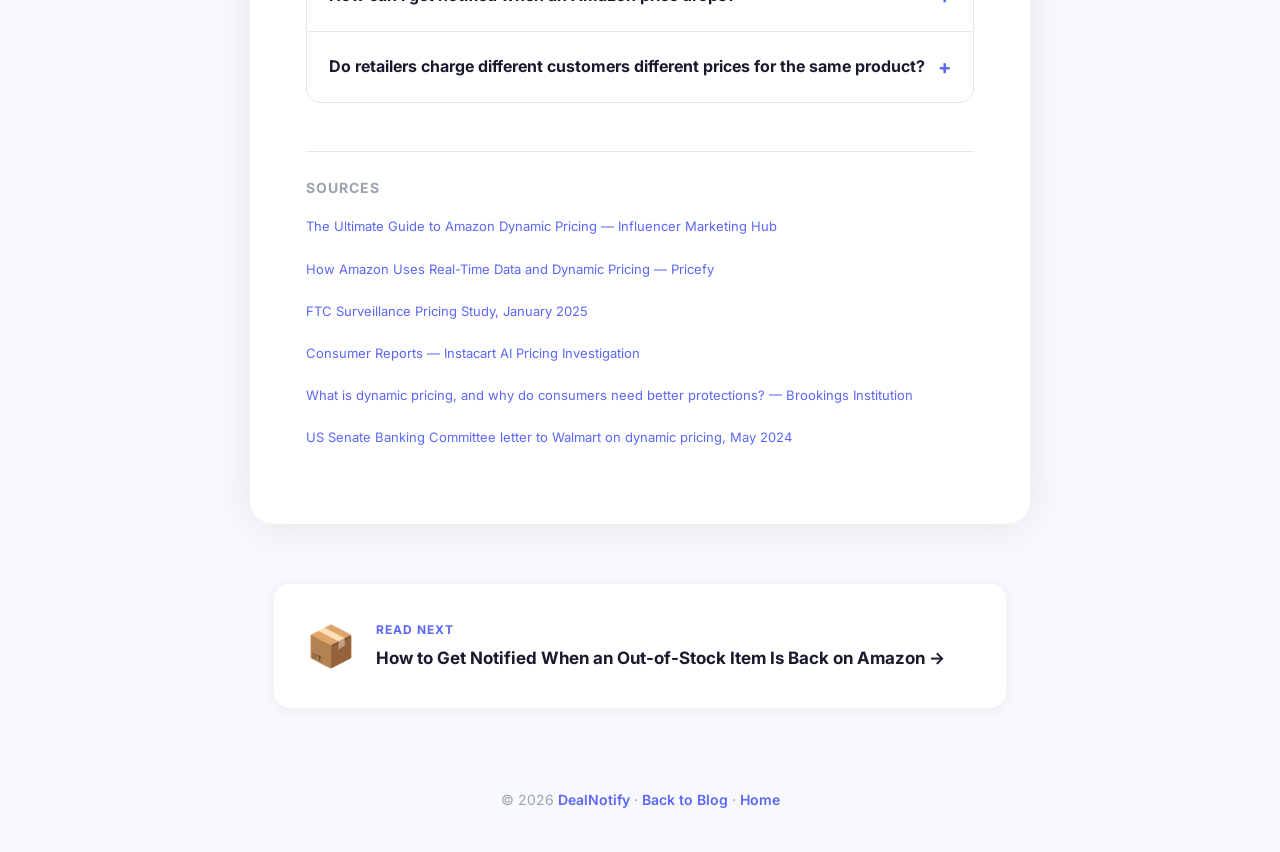
==== commit 74b41bad: "Fix transition tracking text and add navigation to blog posts - Fix sentence rendering in restock bl" ====
--- a/blog-dynamic-pricing.html
+++ b/blog-dynamic-pricing.html
@@ -3,6 +3,14 @@
 <head>
   <meta charset="UTF-8" />
   <meta name="viewport" content="width=device-width, initial-scale=1.0" />
+  <!-- Google tag (gtag.js) -->
+  <script async src="https://www.googletagmanager.com/gtag/js?id=G-QQ2L8EBBV8"></script>
+  <script>
+    window.dataLayer = window.dataLayer || [];
+    function gtag(){dataLayer.push(arguments);}
+    gtag('js', new Date());
+    gtag('config', 'G-QQ2L8EBBV8');
+  </script>
   <title>The Price You See Isn't Always the Price You Pay | DealNotify</title>
   <meta name="description" content="Amazon changes prices 2.5 million times a day. Retailers use powerful algorithms to charge you more. Here's how it works — and how DealNotify puts the power back in your hands." />
   <!-- Canonical URL — update to your actual published URL -->
@@ -485,6 +493,17 @@
 </head>
 <body>
 
+<!-- Nav -->
+<nav style="background:#fff; border-bottom:1px solid #e5e7eb; padding:16px 32px; display:flex; align-items:center; justify-content:space-between; position:sticky; top:0; z-index:100;">
+  <a href="/" style="font-size:20px; font-weight:800; color:#1a1a2e; text-decoration:none;">🔔 DealNotify</a>
+  <ul style="display:flex; gap:28px; list-style:none; align-items:center;">
+    <li><a href="/" style="text-decoration:none; color:#6b7280; font-size:14px; font-weight:500;">Home</a></li>
+    <li><a href="/blog" style="text-decoration:none; color:#5b67f8; font-size:14px; font-weight:500;">Blog</a></li>
+    <li><a href="/contact.html" style="text-decoration:none; color:#6b7280; font-size:14px; font-weight:500;">Contact</a></li>
+    <li><a href="/" style="text-decoration:none; background:linear-gradient(135deg,#5b67f8,#818cf8); color:#fff; padding:8px 20px; border-radius:50px; font-weight:700; font-size:14px;">Start Free →</a></li>
+  </ul>
+</nav>
+
 <!-- Hero -->
 <div class="hero">
   <div class="hero-tag">💡 Smart Shopping · Price Tracking</div>
@@ -703,8 +722,19 @@
 
 </div>
 
+<!-- Read Next -->
+<div style="max-width:780px; margin:0 auto 40px; padding:0 24px;">
+  <div style="background:#fff; border-radius:16px; padding:28px 32px; box-shadow:0 2px 16px rgba(0,0,0,0.06); display:flex; align-items:center; gap:20px;">
+    <span style="font-size:40px; flex-shrink:0;">📦</span>
+    <div style="flex:1;">
+      <p style="font-size:12px; font-weight:700; color:#5b67f8; text-transform:uppercase; letter-spacing:1px; margin-bottom:4px;">Read Next</p>
+      <a href="/blog/restock-alerts-back-in-stock-notifications" style="font-size:17px; font-weight:700; color:#1a1a2e; text-decoration:none; line-height:1.3;">How to Get Notified When an Out-of-Stock Item Is Back on Amazon →</a>
+    </div>
+  </div>
+</div>
+
 <div class="blog-footer">
-  <p>Published by <a href="https://www.dealnotify.co">DealNotify</a> · Price tracking for smarter shoppers · <a href="https://www.dealnotify.co">www.dealnotify.co</a></p>
+  <p>© 2026 <a href="https://www.dealnotify.co">DealNotify</a> · <a href="/blog">Back to Blog</a> · <a href="/">Home</a></p>
 </div>
 
 </body>
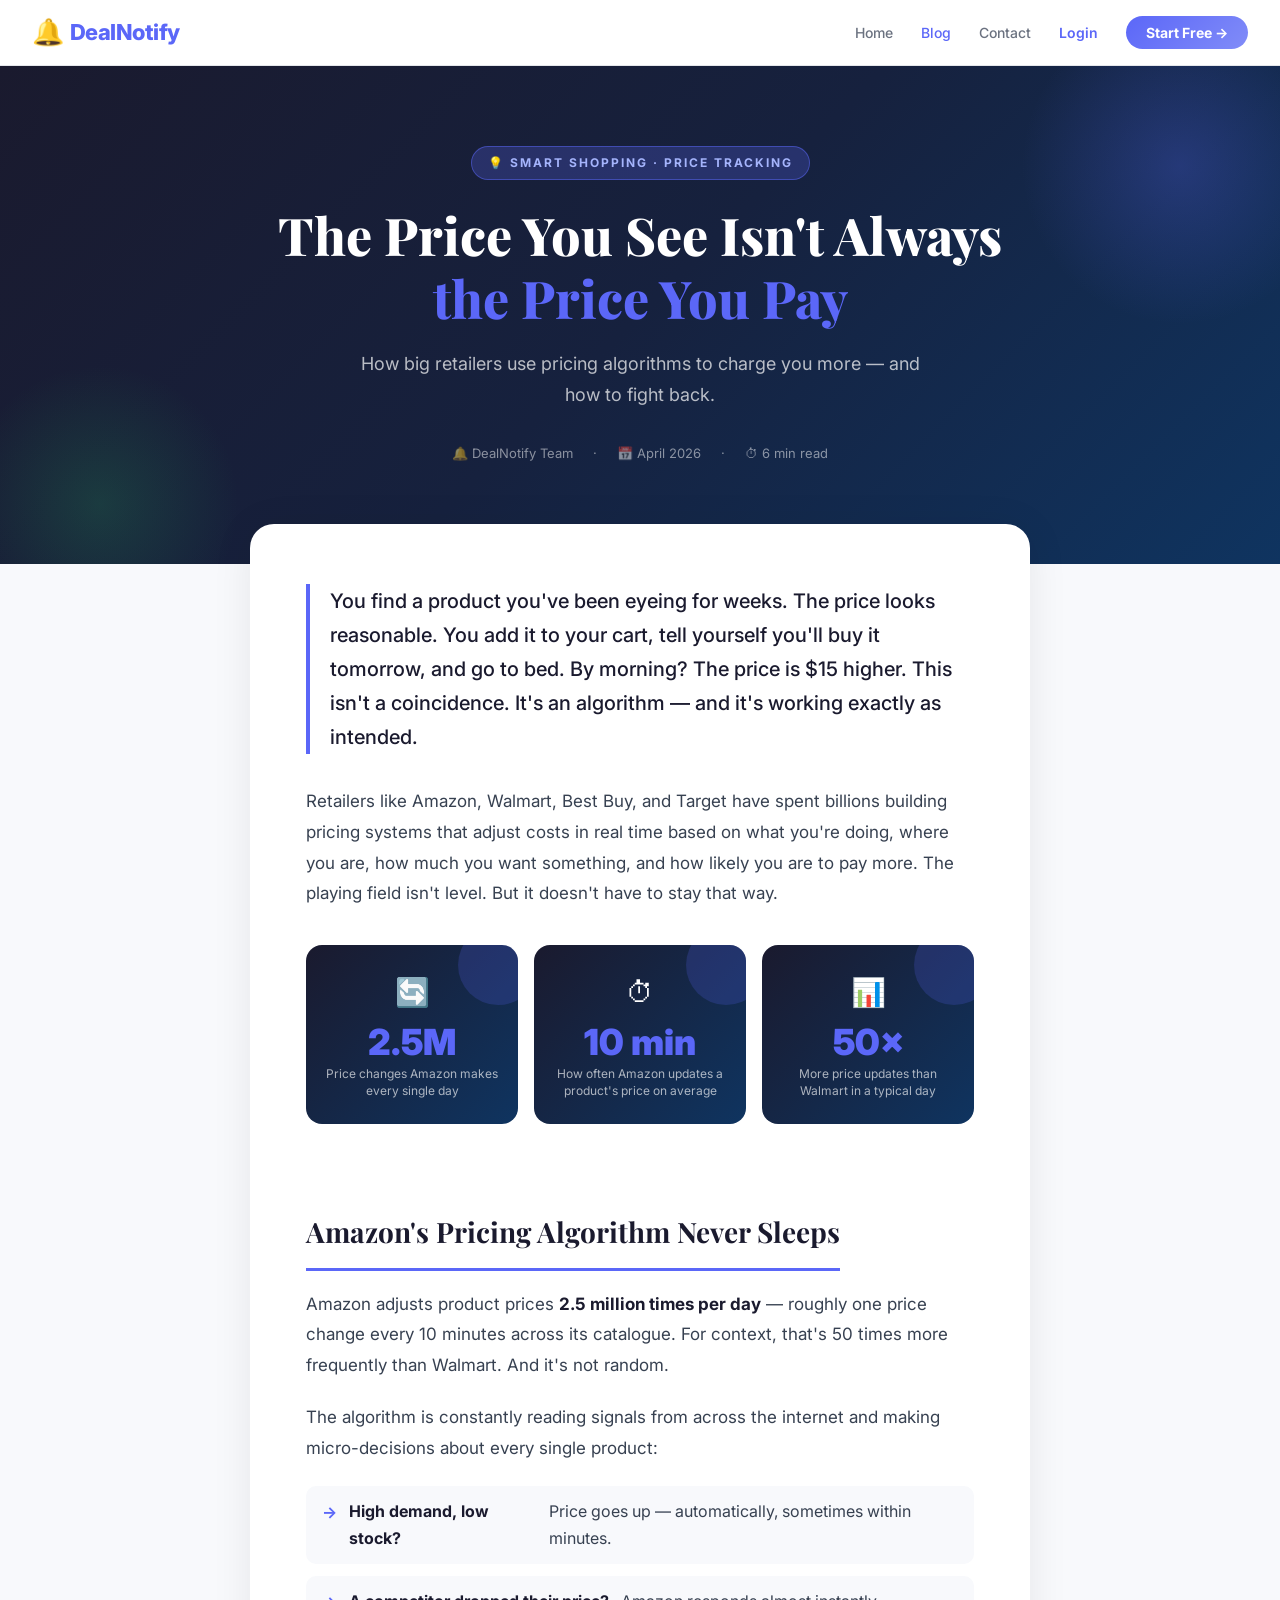
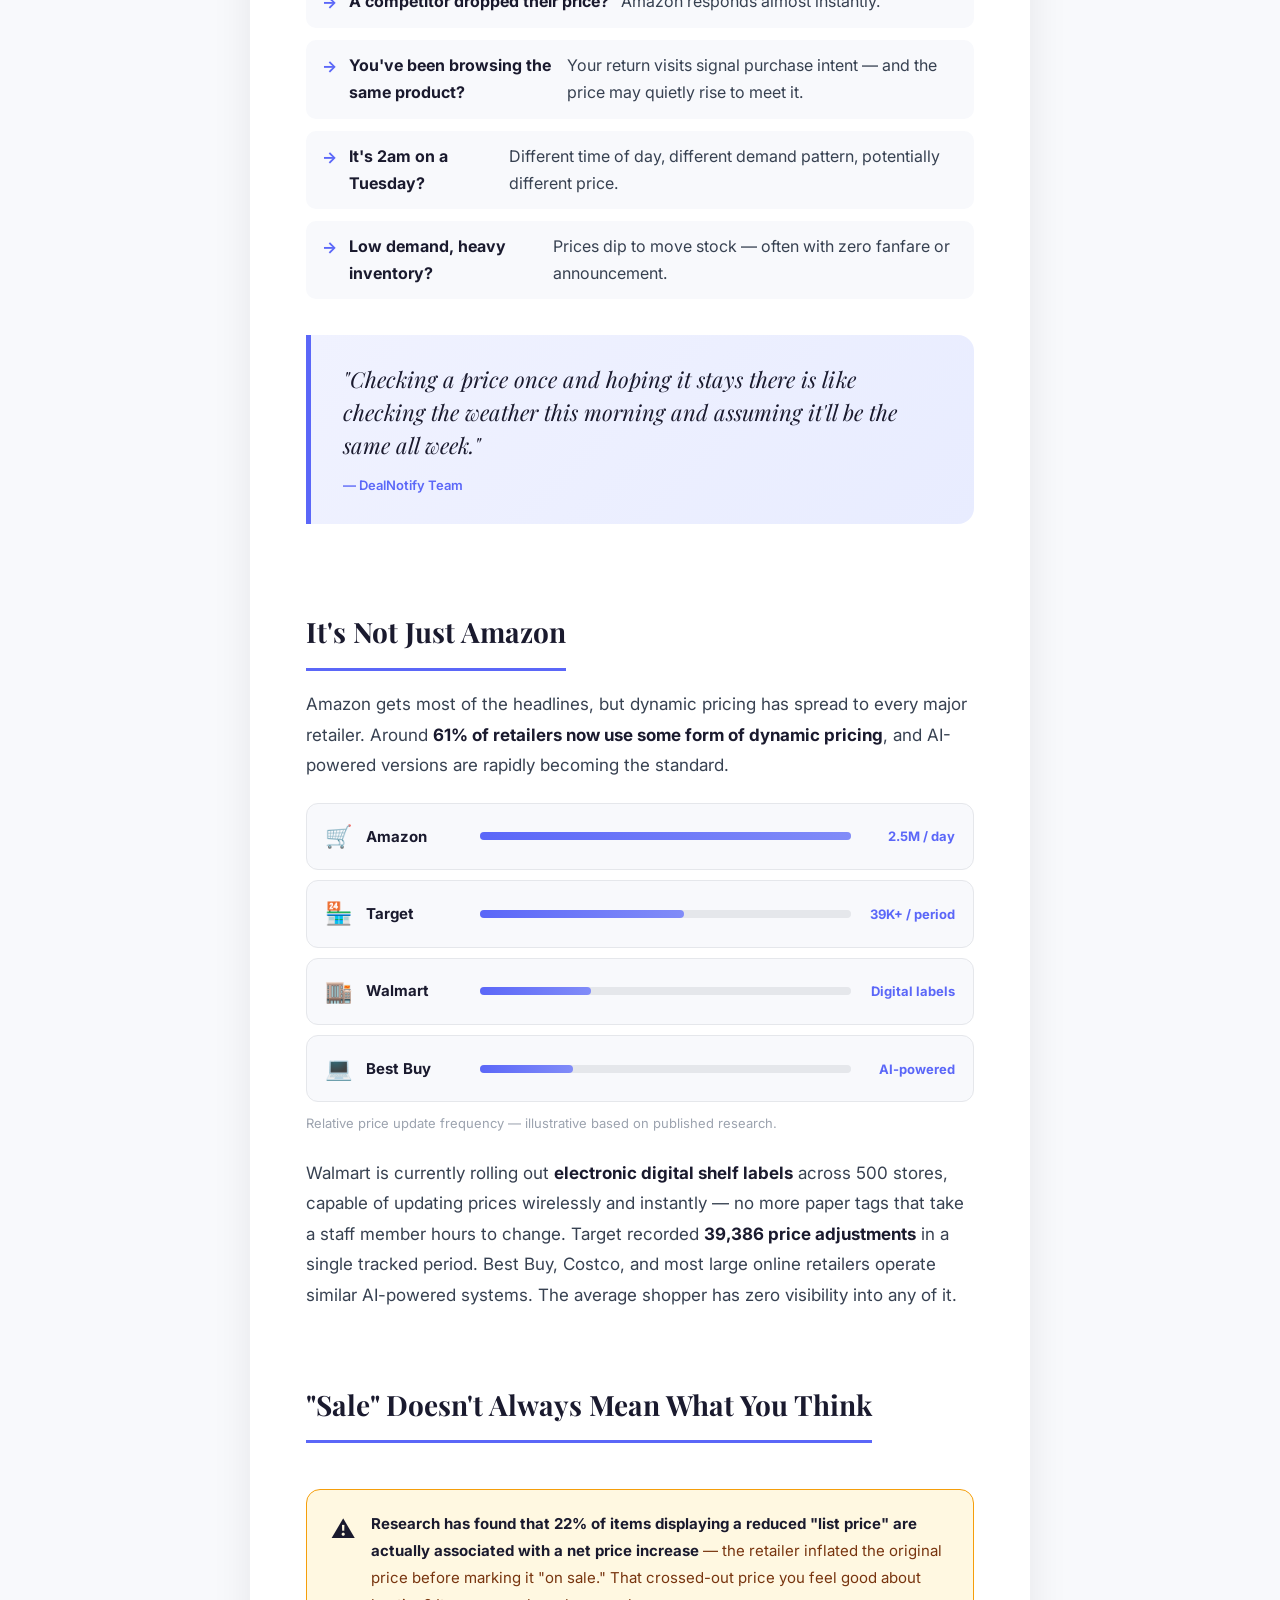
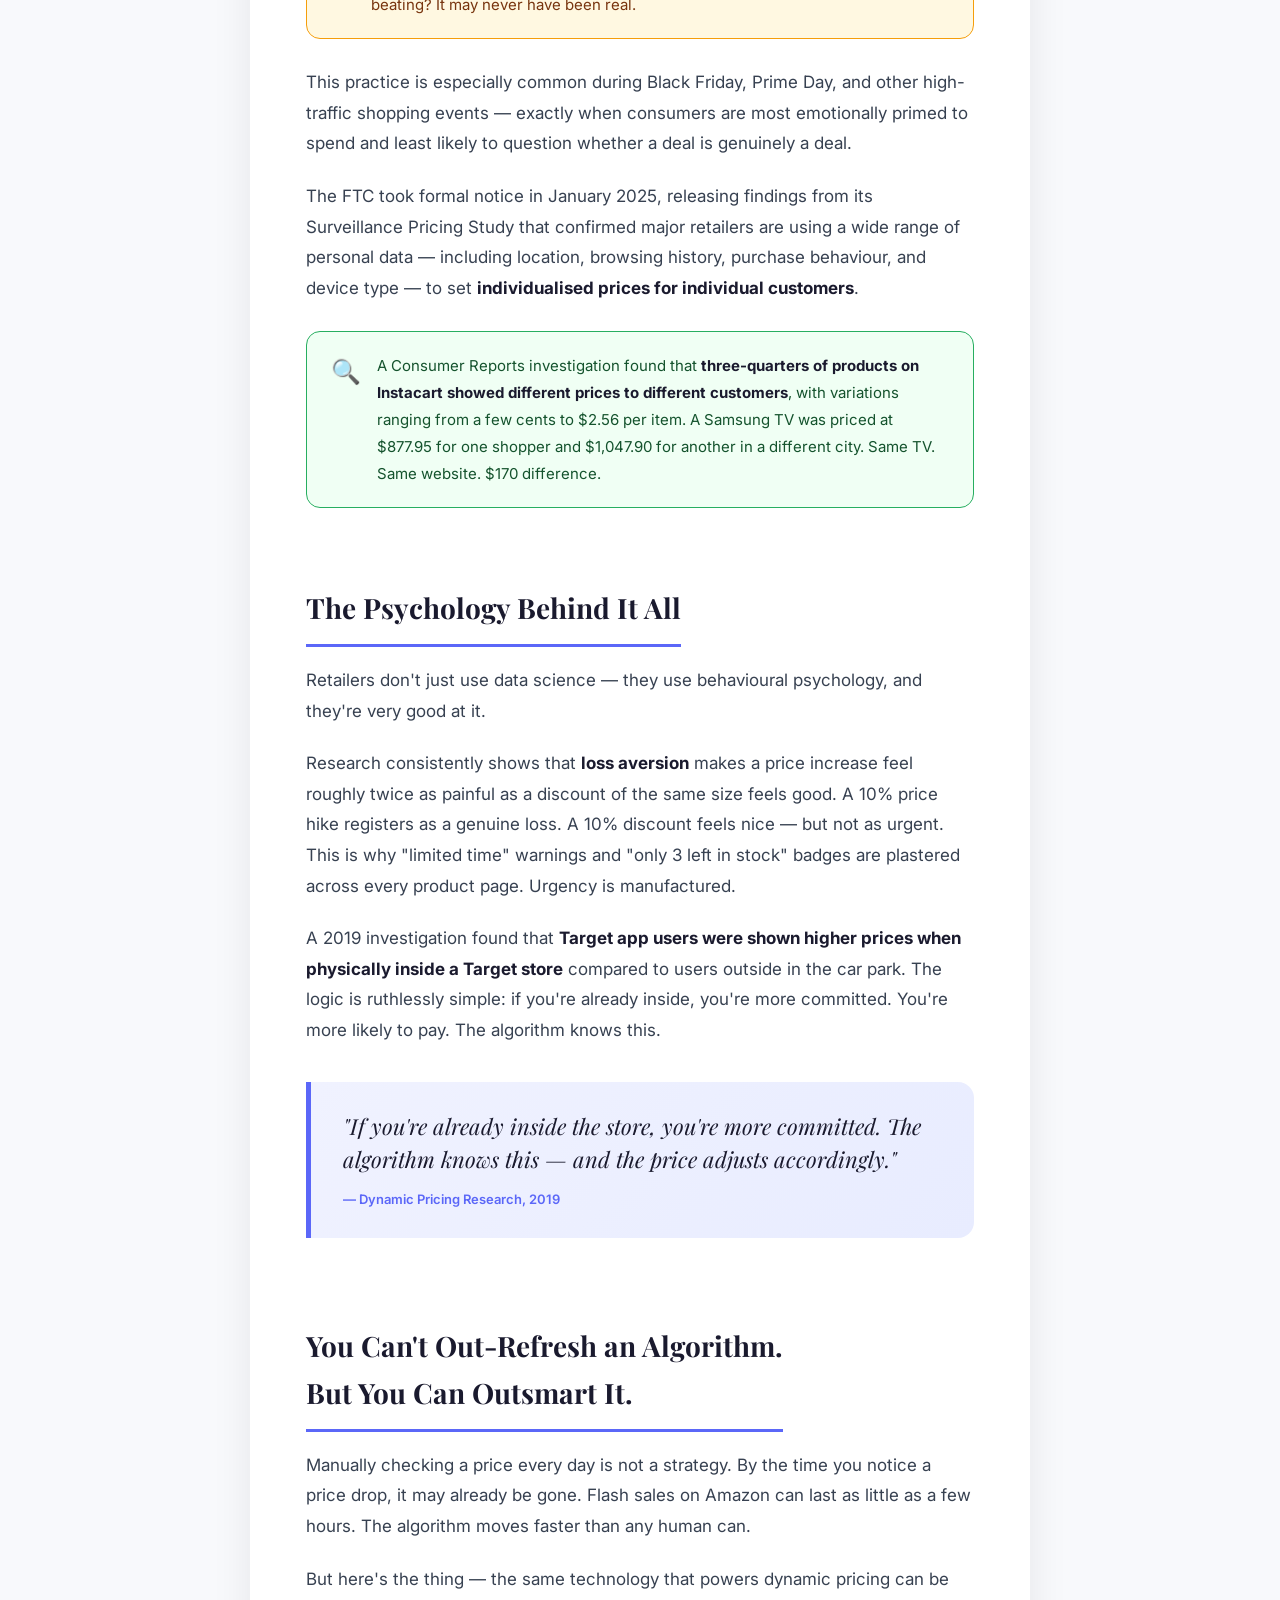
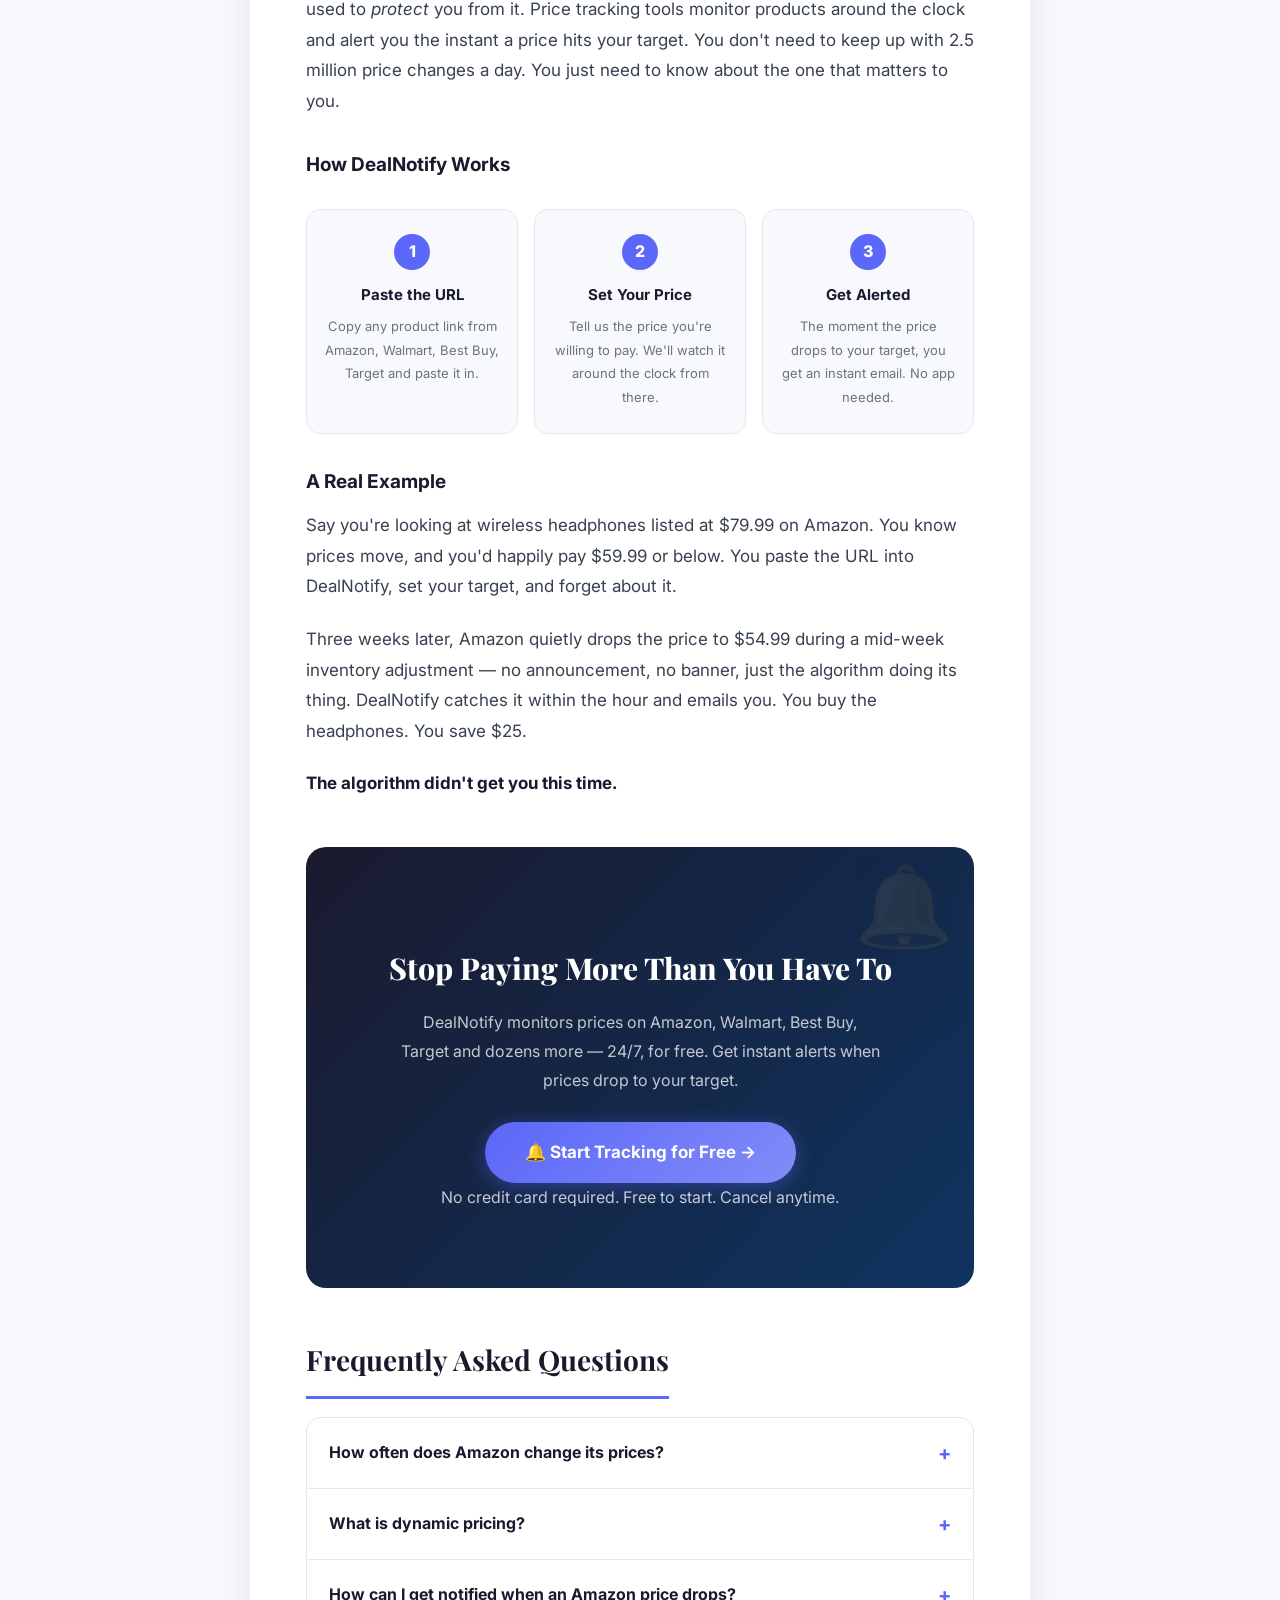
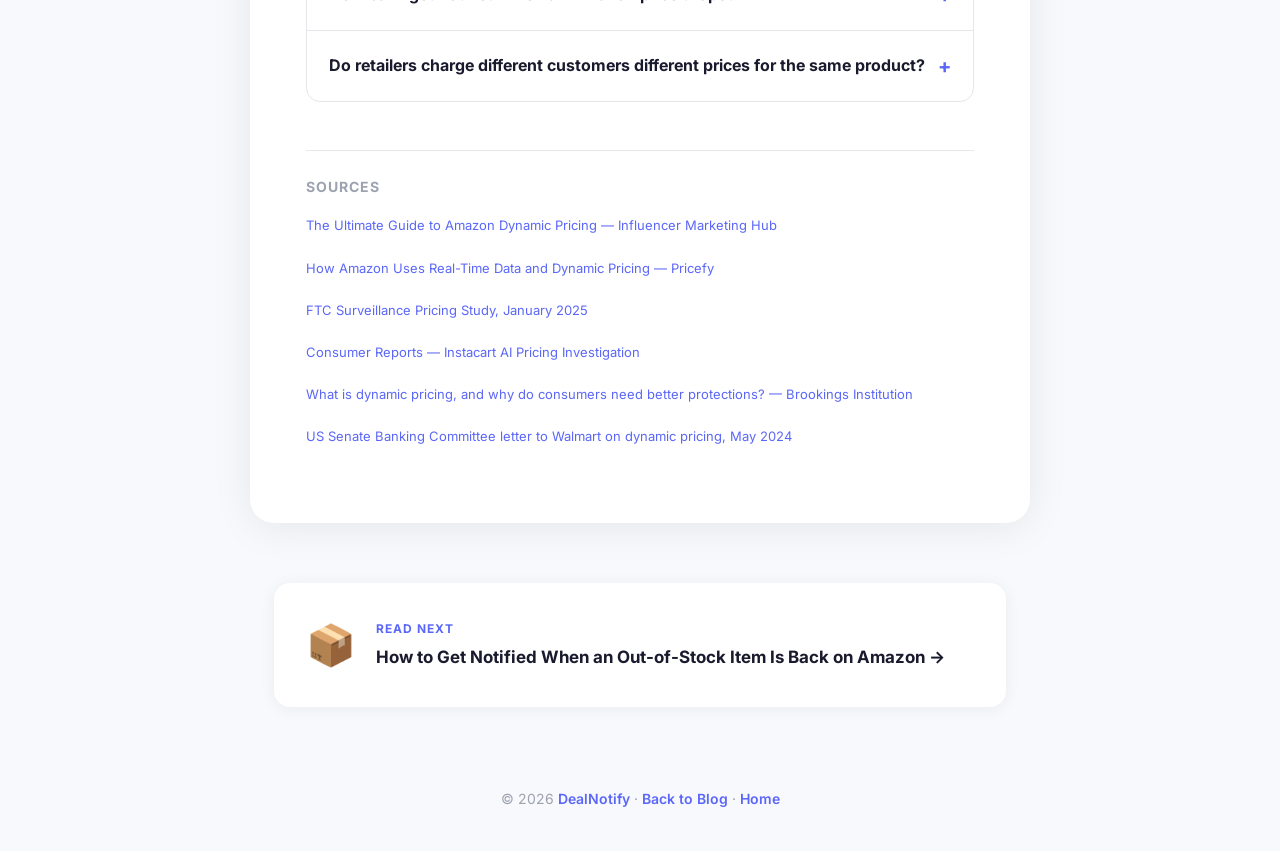
==== commit c9b1da7d: "Fix mobile nav and branding consistency across all blog pages - Add hamburger menus with Login + Sta" ====
--- a/blog-dynamic-pricing.html
+++ b/blog-dynamic-pricing.html
@@ -484,25 +484,77 @@
     }
     .blog-footer a { color: #5b67f8; text-decoration: none; font-weight: 600; }
 
-    @media (max-width: 640px) {
-      .article-body { padding: 32px 24px; }
+    @media (max-width: 768px) {
+      .article-body { padding: 36px 28px; margin: -30px auto 40px; }
       .stat-grid { grid-template-columns: 1fr 1fr; }
       .how-grid { grid-template-columns: 1fr; }
+    }
+    @media (max-width: 480px) {
+      .hero { padding: 60px 16px 80px; }
+      .hero h1 { font-size: 26px; }
+      .hero-sub { font-size: 15px; }
+      .hero-meta { flex-wrap: wrap; gap: 8px; justify-content: center; }
+      .article-body { padding: 24px 16px; margin: -20px auto 32px; border-radius: 16px; }
+      .stat-grid { grid-template-columns: 1fr; }
+      .pull-quote { padding: 20px 18px; }
+      .pull-quote p { font-size: 18px !important; }
+      .article-body h2 { font-size: 22px; }
+      .retailer-name { min-width: 70px; font-size: 13px; }
+      .retailer-label { min-width: 70px; font-size: 12px; }
     }
   </style>
 </head>
 <body>
 
+<!-- Nav styles -->
+<style>
+  .blog-nav { background:#fff; border-bottom:1px solid #e5e7eb; padding:0 32px; height:66px; display:flex; align-items:center; justify-content:space-between; position:sticky; top:0; z-index:100; }
+  .blog-nav .logo { font-size:22px; font-weight:800; color:#5b67f8; letter-spacing:-0.5px; text-decoration:none; display:flex; align-items:center; gap:6px; }
+  .blog-nav .logo-icon { font-size:26px; }
+  .blog-nav-links { display:flex; gap:28px; list-style:none; align-items:center; }
+  .blog-nav-links a { text-decoration:none; color:#6b7280; font-size:14px; font-weight:500; transition:color 0.2s; }
+  .blog-nav-links a:hover { color:#5b67f8; }
+  .blog-nav-links .nav-active { color:#5b67f8; }
+  .blog-nav-links .nav-login { color:#5b67f8 !important; font-weight:600; }
+  .blog-nav-links .nav-cta { background:linear-gradient(135deg,#5b67f8,#818cf8); color:#fff !important; padding:8px 20px; border-radius:50px; font-weight:700; }
+  /* Hamburger */
+  .bn-hamburger { display:none; flex-direction:column; gap:5px; cursor:pointer; background:none; border:none; padding:4px; }
+  .bn-hamburger span { display:block; width:22px; height:2px; background:#1a1a2e; border-radius:2px; }
+  .bn-mobile { display:none; background:#fff; border-bottom:1px solid #e5e7eb; padding:16px 24px; flex-direction:column; gap:4px; position:sticky; top:57px; z-index:99; }
+  .bn-mobile.open { display:flex; }
+  .bn-mobile a { text-decoration:none; color:#374151; font-size:15px; font-weight:500; padding:10px 0; border-bottom:1px solid #f3f4f6; display:block; }
+  .bn-mobile .m-login { color:#5b67f8 !important; font-weight:600; }
+  .bn-mobile .m-cta { background:linear-gradient(135deg,#5b67f8,#818cf8); color:#fff !important; padding:10px 20px; border-radius:50px; text-align:center; font-weight:700; margin-top:6px; }
+  @media (max-width:768px) {
+    .blog-nav-links { display:none; }
+    .bn-hamburger { display:flex; }
+  }
+</style>
+
 <!-- Nav -->
-<nav style="background:#fff; border-bottom:1px solid #e5e7eb; padding:16px 32px; display:flex; align-items:center; justify-content:space-between; position:sticky; top:0; z-index:100;">
-  <a href="/" style="font-size:20px; font-weight:800; color:#1a1a2e; text-decoration:none;">🔔 DealNotify</a>
-  <ul style="display:flex; gap:28px; list-style:none; align-items:center;">
-    <li><a href="/" style="text-decoration:none; color:#6b7280; font-size:14px; font-weight:500;">Home</a></li>
-    <li><a href="/blog" style="text-decoration:none; color:#5b67f8; font-size:14px; font-weight:500;">Blog</a></li>
-    <li><a href="/contact.html" style="text-decoration:none; color:#6b7280; font-size:14px; font-weight:500;">Contact</a></li>
-    <li><a href="/" style="text-decoration:none; background:linear-gradient(135deg,#5b67f8,#818cf8); color:#fff; padding:8px 20px; border-radius:50px; font-weight:700; font-size:14px;">Start Free →</a></li>
+<nav class="blog-nav">
+  <a href="/" class="logo"><span class="logo-icon">🔔</span> DealNotify</a>
+  <ul class="blog-nav-links">
+    <li><a href="/">Home</a></li>
+    <li><a href="/blog" class="nav-active">Blog</a></li>
+    <li><a href="/contact.html">Contact</a></li>
+    <li><a href="/dashboard" class="nav-login">Login</a></li>
+    <li><a href="/" class="nav-cta">Start Free →</a></li>
   </ul>
+  <button class="bn-hamburger" onclick="toggleBlogNav()" aria-label="Open menu">
+    <span></span><span></span><span></span>
+  </button>
 </nav>
+<div class="bn-mobile" id="blogMobileNav">
+  <a href="/">Home</a>
+  <a href="/blog">Blog</a>
+  <a href="/contact.html">Contact</a>
+  <a href="/dashboard" class="m-login">Login</a>
+  <a href="/" class="m-cta">Start Free →</a>
+</div>
+<script>
+  function toggleBlogNav() { document.getElementById('blogMobileNav').classList.toggle('open'); }
+</script>
 
 <!-- Hero -->
 <div class="hero">
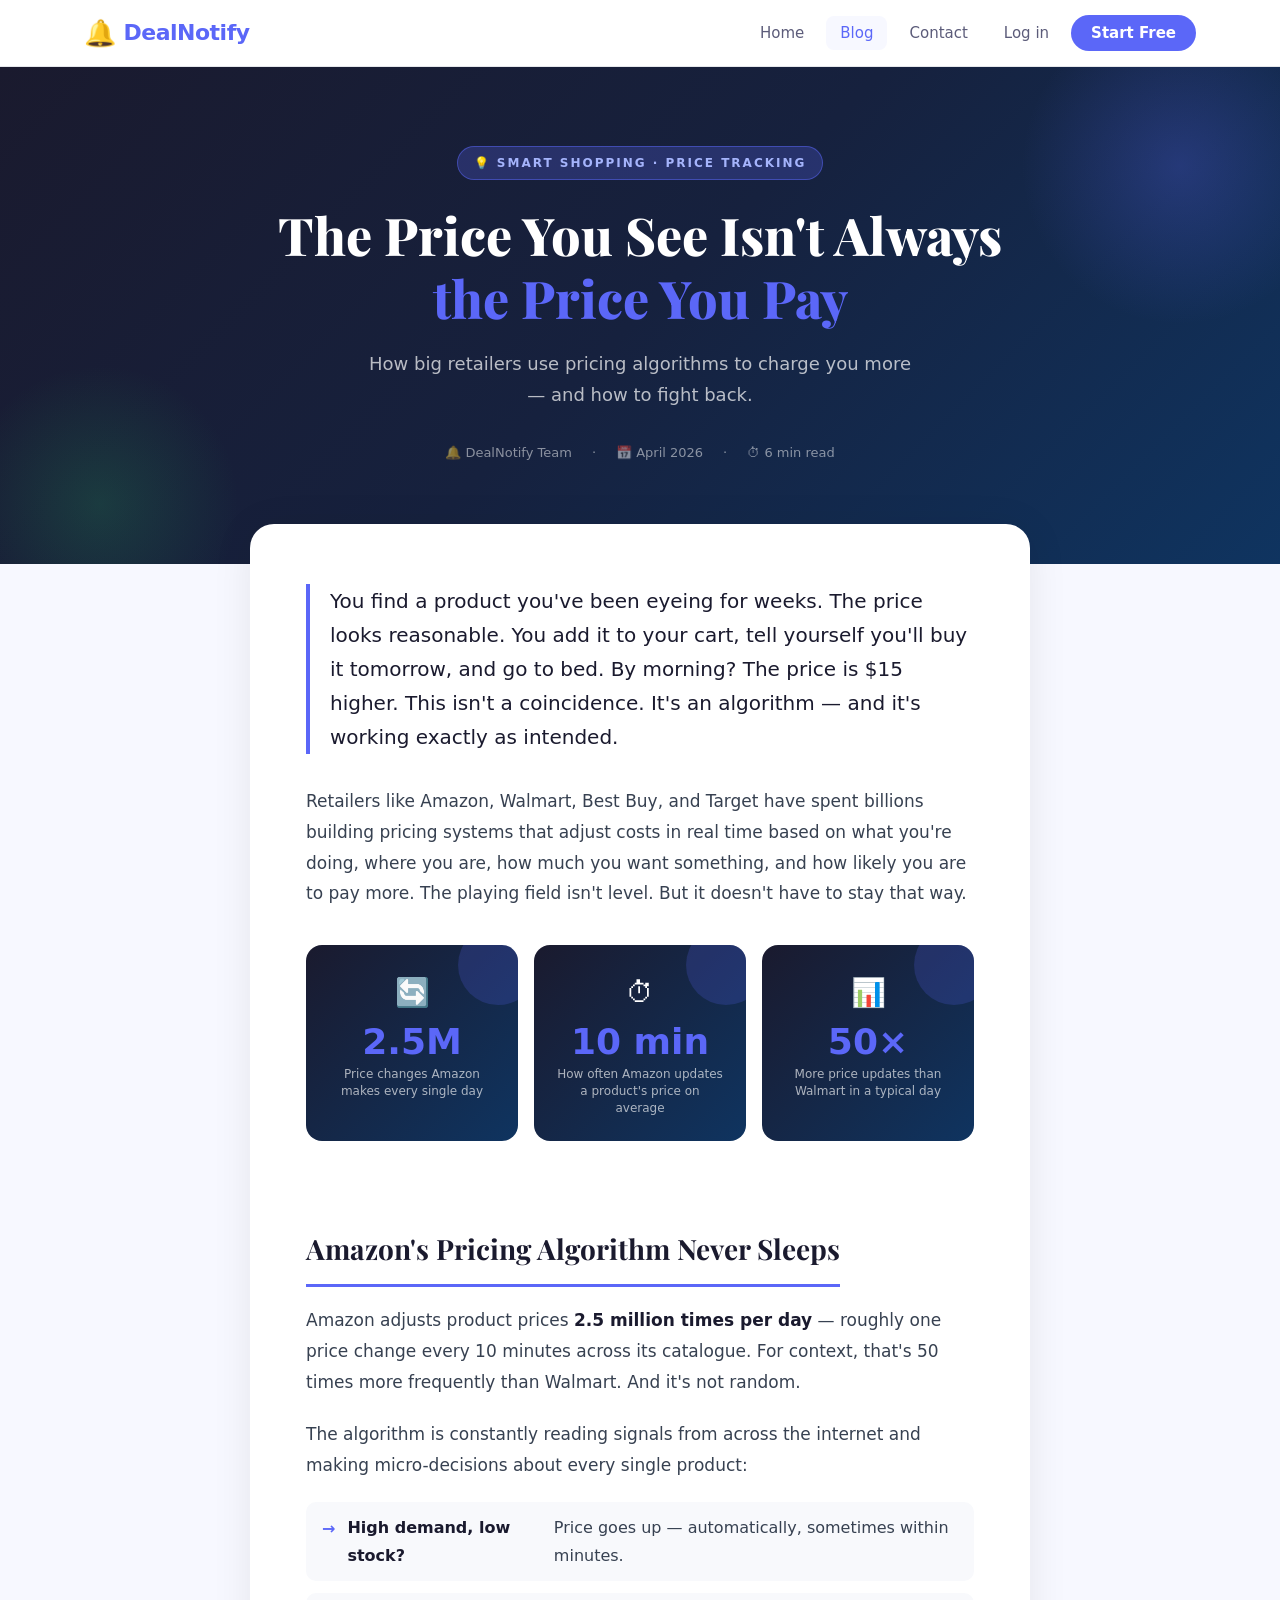
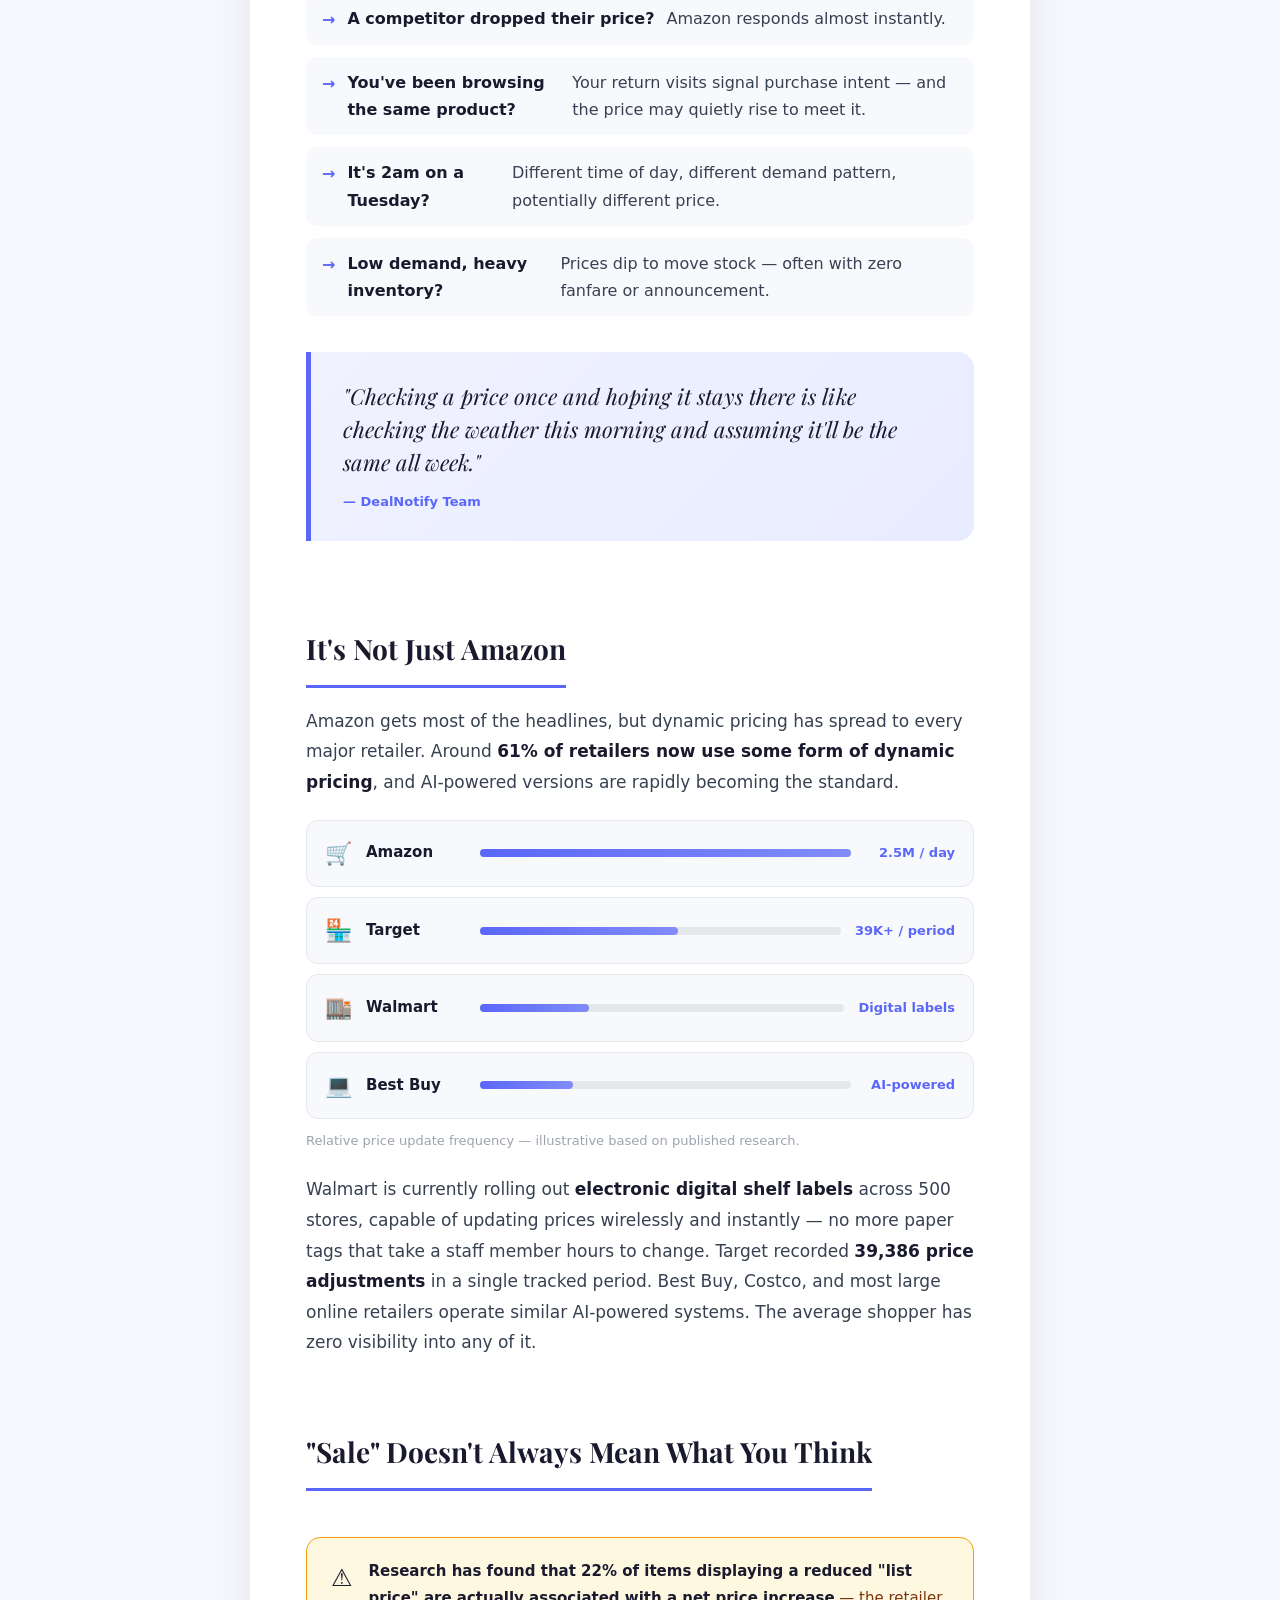
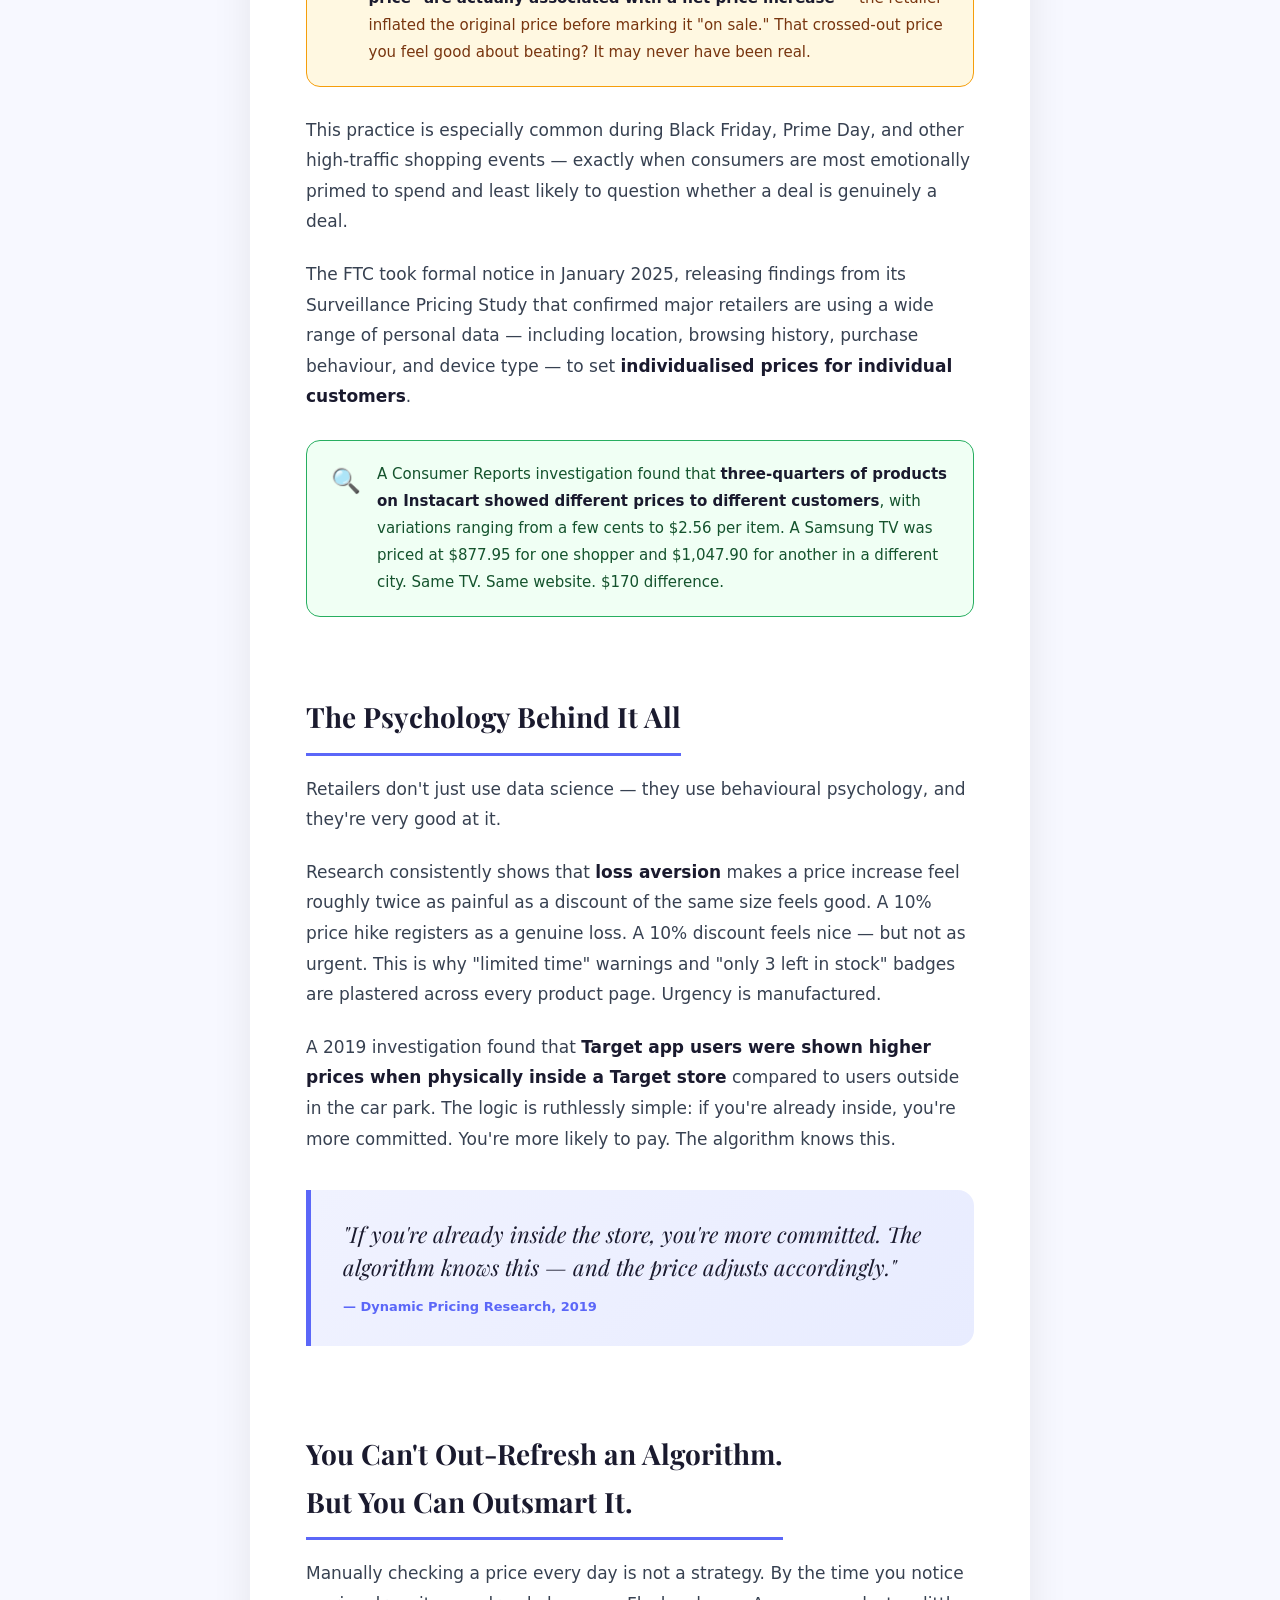
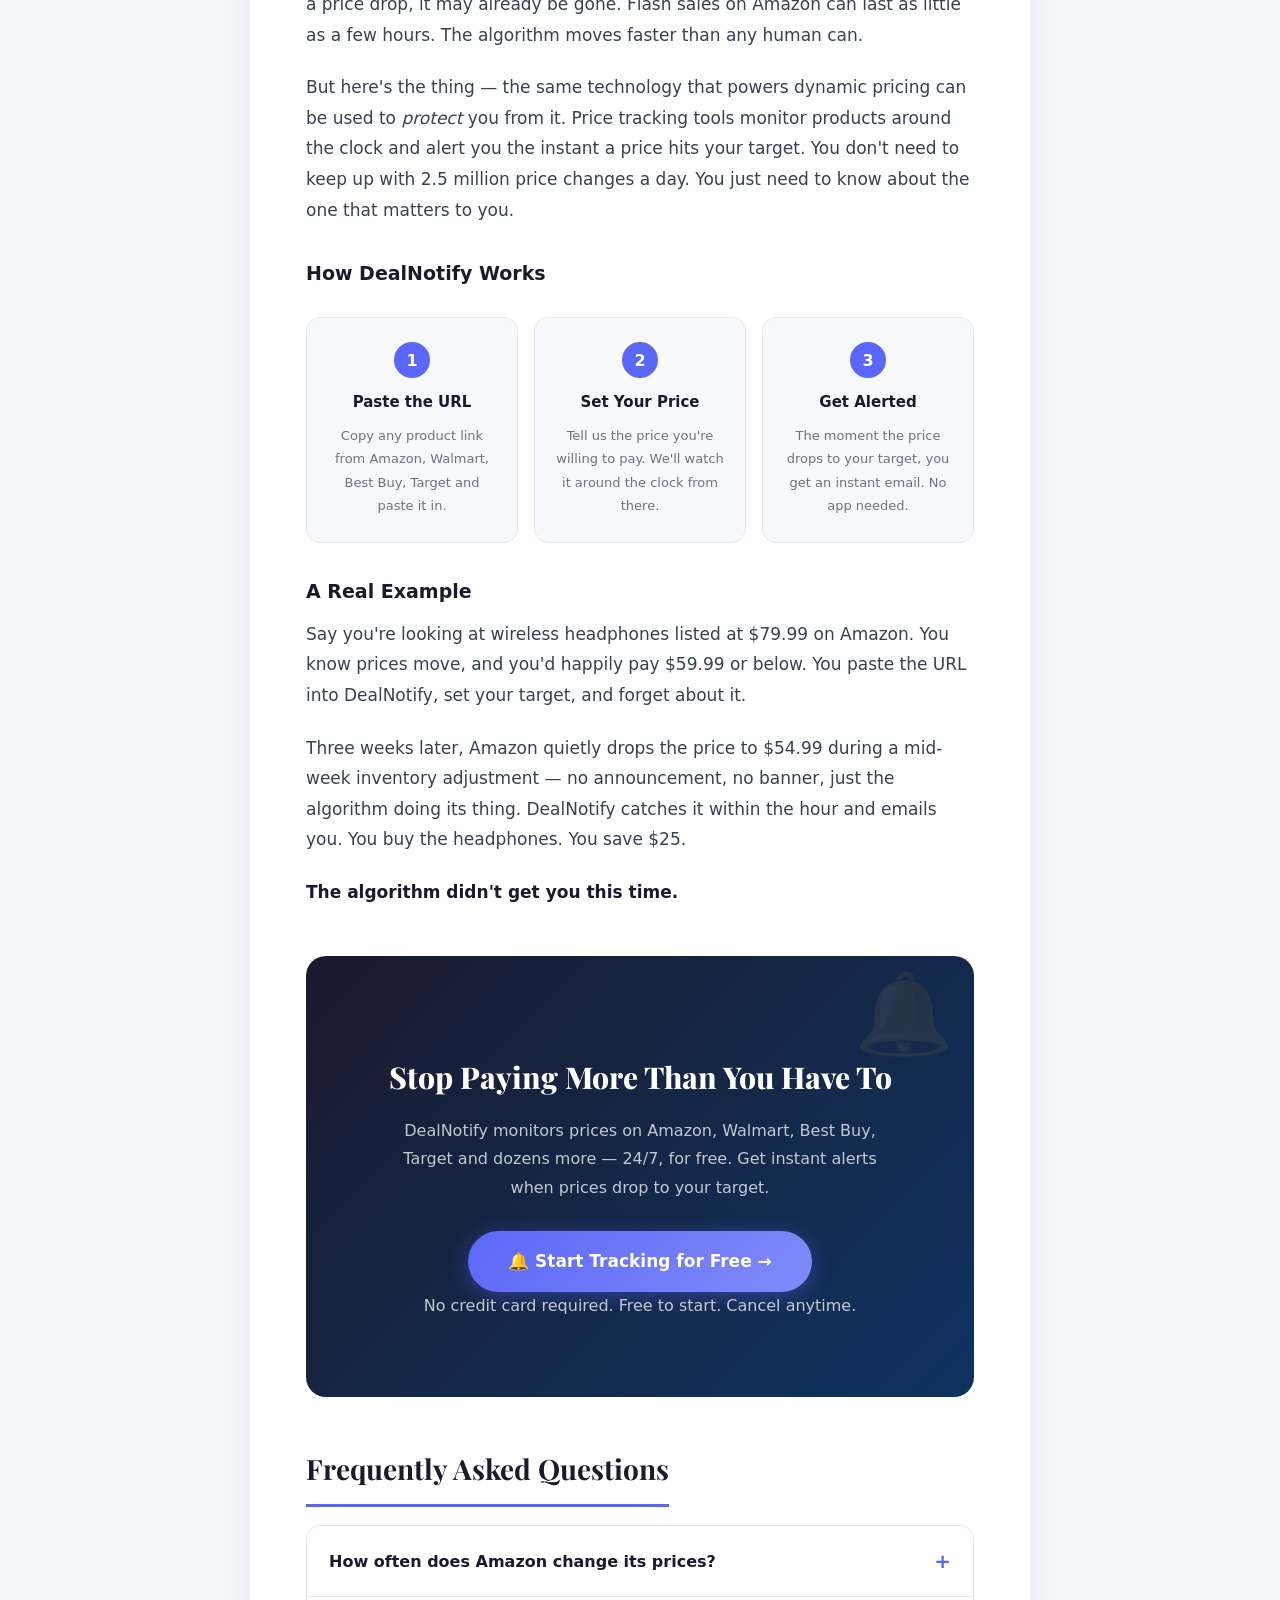
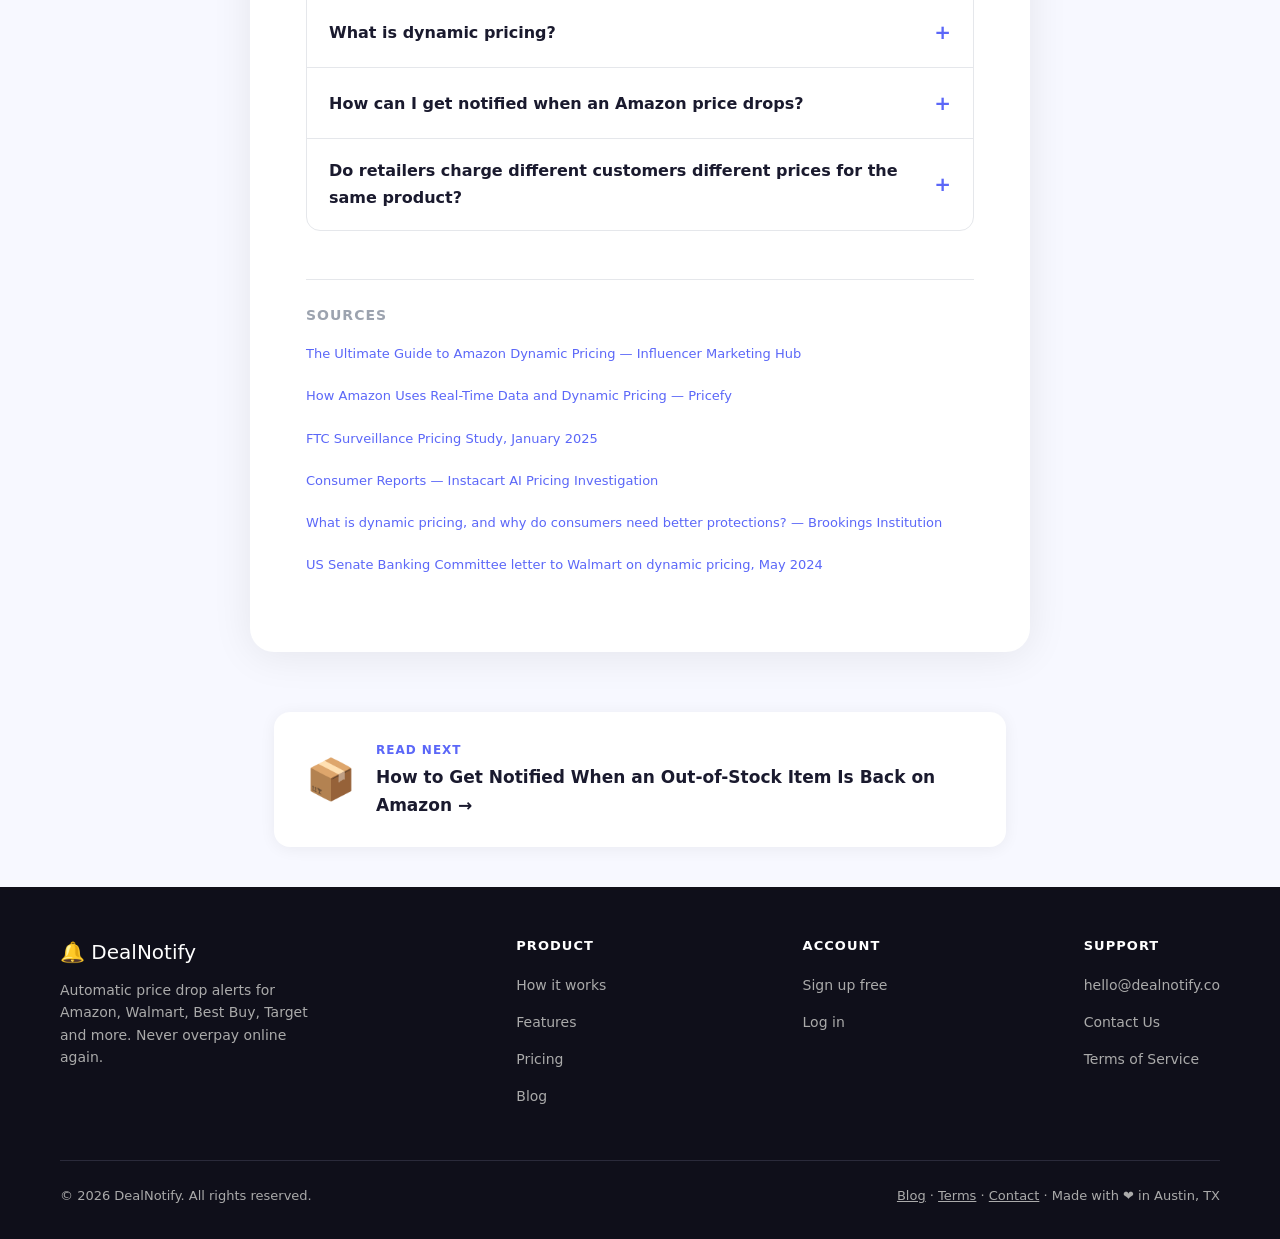
==== commit 9019771d: "Standardize all blog pages to match index.html design system - Fixed header with frosted glass effec" ====
--- a/blog-dynamic-pricing.html
+++ b/blog-dynamic-pricing.html
@@ -122,10 +122,11 @@
     *, *::before, *::after { box-sizing: border-box; margin: 0; padding: 0; }
 
     body {
-      font-family: 'Inter', sans-serif;
-      background: #f8f9fc;
+      font-family: 'Segoe UI', system-ui, -apple-system, sans-serif;
+      background: #f7f8ff;
       color: #1a1a2e;
       line-height: 1.7;
+      -webkit-font-smoothing: antialiased;
     }
 
     /* ── Hero ── */
@@ -506,52 +507,108 @@
 </head>
 <body>
 
-<!-- Nav styles -->
+<!-- Shared nav styles (matches index.html) -->
 <style>
-  .blog-nav { background:#fff; border-bottom:1px solid #e5e7eb; padding:0 32px; height:66px; display:flex; align-items:center; justify-content:space-between; position:sticky; top:0; z-index:100; }
-  .blog-nav .logo { font-size:22px; font-weight:800; color:#5b67f8; letter-spacing:-0.5px; text-decoration:none; display:flex; align-items:center; gap:6px; }
-  .blog-nav .logo-icon { font-size:26px; }
-  .blog-nav-links { display:flex; gap:28px; list-style:none; align-items:center; }
-  .blog-nav-links a { text-decoration:none; color:#6b7280; font-size:14px; font-weight:500; transition:color 0.2s; }
-  .blog-nav-links a:hover { color:#5b67f8; }
-  .blog-nav-links .nav-active { color:#5b67f8; }
-  .blog-nav-links .nav-login { color:#5b67f8 !important; font-weight:600; }
-  .blog-nav-links .nav-cta { background:linear-gradient(135deg,#5b67f8,#818cf8); color:#fff !important; padding:8px 20px; border-radius:50px; font-weight:700; }
-  /* Hamburger */
-  .bn-hamburger { display:none; flex-direction:column; gap:5px; cursor:pointer; background:none; border:none; padding:4px; }
-  .bn-hamburger span { display:block; width:22px; height:2px; background:#1a1a2e; border-radius:2px; }
-  .bn-mobile { display:none; background:#fff; border-bottom:1px solid #e5e7eb; padding:16px 24px; flex-direction:column; gap:4px; position:sticky; top:57px; z-index:99; }
-  .bn-mobile.open { display:flex; }
-  .bn-mobile a { text-decoration:none; color:#374151; font-size:15px; font-weight:500; padding:10px 0; border-bottom:1px solid #f3f4f6; display:block; }
-  .bn-mobile .m-login { color:#5b67f8 !important; font-weight:600; }
-  .bn-mobile .m-cta { background:linear-gradient(135deg,#5b67f8,#818cf8); color:#fff !important; padding:10px 20px; border-radius:50px; text-align:center; font-weight:700; margin-top:6px; }
-  @media (max-width:768px) {
-    .blog-nav-links { display:none; }
-    .bn-hamburger { display:flex; }
+  :root {
+    --primary: #5b67f8; --primary-dark: #4351d8;
+    --text: #1a1a2e; --text-light: #5c5c7a;
+    --bg-light: #f7f8ff; --white: #ffffff;
+    --border: #e5e7eb; --radius-sm: 8px;
+  }
+  body { padding-top: 66px; font-family: 'Segoe UI', system-ui, -apple-system, sans-serif; -webkit-font-smoothing: antialiased; }
+  .site-header {
+    background: rgba(255,255,255,0.97);
+    backdrop-filter: blur(10px);
+    position: fixed; width: 100%; top: 0; z-index: 200;
+    border-bottom: 1px solid var(--border);
+  }
+  .site-nav {
+    max-width: 1160px; margin: 0 auto; padding: 0 24px;
+    height: 66px; display: flex; justify-content: space-between; align-items: center;
+  }
+  .site-nav .logo {
+    font-size: 22px; font-weight: 800; color: var(--primary);
+    letter-spacing: -0.5px; text-decoration: none;
+    display: flex; align-items: center; gap: 8px;
+  }
+  .site-nav .logo-icon { font-size: 26px; }
+  .site-nav .nav-links { list-style: none; display: flex; gap: 8px; align-items: center; }
+  .site-nav .nav-links a {
+    color: var(--text-light); font-size: 15px; font-weight: 500;
+    padding: 8px 14px; border-radius: var(--radius-sm);
+    transition: color 0.2s, background 0.2s; text-decoration: none;
+  }
+  .site-nav .nav-links a:hover, .site-nav .nav-links a.active { color: var(--primary); background: var(--bg-light); }
+  .site-nav .nav-cta {
+    background: var(--primary) !important; color: var(--white) !important;
+    padding: 9px 20px !important; border-radius: 50px !important; font-weight: 600 !important;
+    transition: background 0.2s, transform 0.2s !important;
+  }
+  .site-nav .nav-cta:hover { background: var(--primary-dark) !important; transform: translateY(-1px); }
+  .nav-hamburger {
+    display: none; flex-direction: column; gap: 5px; cursor: pointer;
+    padding: 7px; border-radius: 8px; background: var(--bg-light); border: 1px solid var(--border);
+  }
+  .nav-hamburger span { display: block; width: 22px; height: 2px; background: var(--primary); border-radius: 2px; transition: all 0.3s; }
+  .nav-mobile-dropdown {
+    display: none; flex-direction: column; background: white;
+    border-top: 1px solid var(--border); padding: 8px 16px 16px;
+    box-shadow: 0 8px 24px rgba(0,0,0,0.08);
+  }
+  .nav-mobile-dropdown.open { display: flex; }
+  .nav-mobile-link {
+    padding: 13px 12px; font-size: 16px; font-weight: 500;
+    color: var(--text); text-decoration: none; border-radius: 10px; transition: background 0.2s;
+  }
+  .nav-mobile-link:hover { background: var(--bg-light); color: var(--primary); }
+  .nav-mobile-cta {
+    margin-top: 8px; background: var(--primary); color: white !important;
+    text-align: center; padding: 14px !important; border-radius: 50px;
+    font-weight: 700; font-size: 16px;
+  }
+  /* Footer */
+  .site-footer { background: #0f0f1a; color: #aaa; padding: 48px 24px 32px; }
+  .site-footer .footer-inner { max-width: 1160px; margin: 0 auto; }
+  .site-footer .footer-top { display: flex; justify-content: space-between; align-items: flex-start; flex-wrap: wrap; gap: 32px; margin-bottom: 40px; }
+  .site-footer .footer-brand .logo { color: #fff; font-size: 20px; text-decoration: none; }
+  .site-footer .footer-brand p { font-size: 14px; margin-top: 10px; max-width: 260px; line-height: 1.6; }
+  .site-footer .footer-links h4 { font-size: 13px; font-weight: 700; color: #fff; text-transform: uppercase; letter-spacing: 0.08em; margin-bottom: 14px; }
+  .site-footer .footer-links ul { list-style: none; }
+  .site-footer .footer-links ul li { margin-bottom: 10px; }
+  .site-footer .footer-links ul li a { font-size: 14px; color: #aaa; transition: color 0.2s; text-decoration: none; }
+  .site-footer .footer-links ul li a:hover { color: #fff; }
+  .site-footer .footer-bottom { border-top: 1px solid #2a2a3a; padding-top: 24px; display: flex; justify-content: space-between; align-items: center; flex-wrap: wrap; gap: 12px; font-size: 13px; }
+  @media (max-width: 768px) {
+    .site-nav .nav-links { display: none; }
+    .nav-hamburger { display: flex; }
+    .site-footer .footer-top { flex-direction: column; }
+    .site-footer .footer-bottom { flex-direction: column; text-align: center; }
   }
 </style>
 
 <!-- Nav -->
-<nav class="blog-nav">
-  <a href="/" class="logo"><span class="logo-icon">🔔</span> DealNotify</a>
-  <ul class="blog-nav-links">
-    <li><a href="/">Home</a></li>
-    <li><a href="/blog" class="nav-active">Blog</a></li>
-    <li><a href="/contact.html">Contact</a></li>
-    <li><a href="/dashboard" class="nav-login">Login</a></li>
-    <li><a href="/" class="nav-cta">Start Free →</a></li>
-  </ul>
-  <button class="bn-hamburger" onclick="toggleBlogNav()" aria-label="Open menu">
-    <span></span><span></span><span></span>
-  </button>
-</nav>
-<div class="bn-mobile" id="blogMobileNav">
-  <a href="/">Home</a>
-  <a href="/blog">Blog</a>
-  <a href="/contact.html">Contact</a>
-  <a href="/dashboard" class="m-login">Login</a>
-  <a href="/" class="m-cta">Start Free →</a>
-</div>
+<header class="site-header">
+  <nav class="site-nav">
+    <a href="/" class="logo"><span class="logo-icon">🔔</span> DealNotify</a>
+    <ul class="nav-links">
+      <li><a href="/">Home</a></li>
+      <li><a href="/blog" class="active">Blog</a></li>
+      <li><a href="/contact.html">Contact</a></li>
+      <li><a href="/dashboard">Log in</a></li>
+      <li><a href="/" class="nav-cta">Start Free</a></li>
+    </ul>
+    <button class="nav-hamburger" onclick="toggleBlogNav()" aria-label="Menu">
+      <span></span><span></span><span></span>
+    </button>
+  </nav>
+  <div class="nav-mobile-dropdown" id="blogMobileNav">
+    <a href="/" class="nav-mobile-link">Home</a>
+    <a href="/blog" class="nav-mobile-link">Blog</a>
+    <a href="/contact.html" class="nav-mobile-link">Contact</a>
+    <a href="/dashboard" class="nav-mobile-link">Log in</a>
+    <a href="/" class="nav-mobile-link nav-mobile-cta">Start Free →</a>
+  </div>
+</header>
 <script>
   function toggleBlogNav() { document.getElementById('blogMobileNav').classList.toggle('open'); }
 </script>
@@ -785,9 +842,44 @@
   </div>
 </div>
 
-<div class="blog-footer">
-  <p>© 2026 <a href="https://www.dealnotify.co">DealNotify</a> · <a href="/blog">Back to Blog</a> · <a href="/">Home</a></p>
-</div>
+<footer class="site-footer">
+  <div class="footer-inner">
+    <div class="footer-top">
+      <div class="footer-brand">
+        <div class="logo">🔔 DealNotify</div>
+        <p>Automatic price drop alerts for Amazon, Walmart, Best Buy, Target and more. Never overpay online again.</p>
+      </div>
+      <div class="footer-links">
+        <h4>Product</h4>
+        <ul>
+          <li><a href="/#how-it-works">How it works</a></li>
+          <li><a href="/#features">Features</a></li>
+          <li><a href="/#pricing">Pricing</a></li>
+          <li><a href="/blog">Blog</a></li>
+        </ul>
+      </div>
+      <div class="footer-links">
+        <h4>Account</h4>
+        <ul>
+          <li><a href="/">Sign up free</a></li>
+          <li><a href="/dashboard">Log in</a></li>
+        </ul>
+      </div>
+      <div class="footer-links">
+        <h4>Support</h4>
+        <ul>
+          <li><a href="mailto:hello@dealnotify.co">hello@dealnotify.co</a></li>
+          <li><a href="/contact.html">Contact Us</a></li>
+          <li><a href="/terms.html">Terms of Service</a></li>
+        </ul>
+      </div>
+    </div>
+    <div class="footer-bottom">
+      <span>© 2026 DealNotify. All rights reserved.</span>
+      <span><a href="/blog" style="color:#aaa;">Blog</a> · <a href="/terms.html" style="color:#aaa;">Terms</a> · <a href="/contact.html" style="color:#aaa;">Contact</a> · Made with ❤️ in Austin, TX</span>
+    </div>
+  </div>
+</footer>
 
 </body>
 </html>
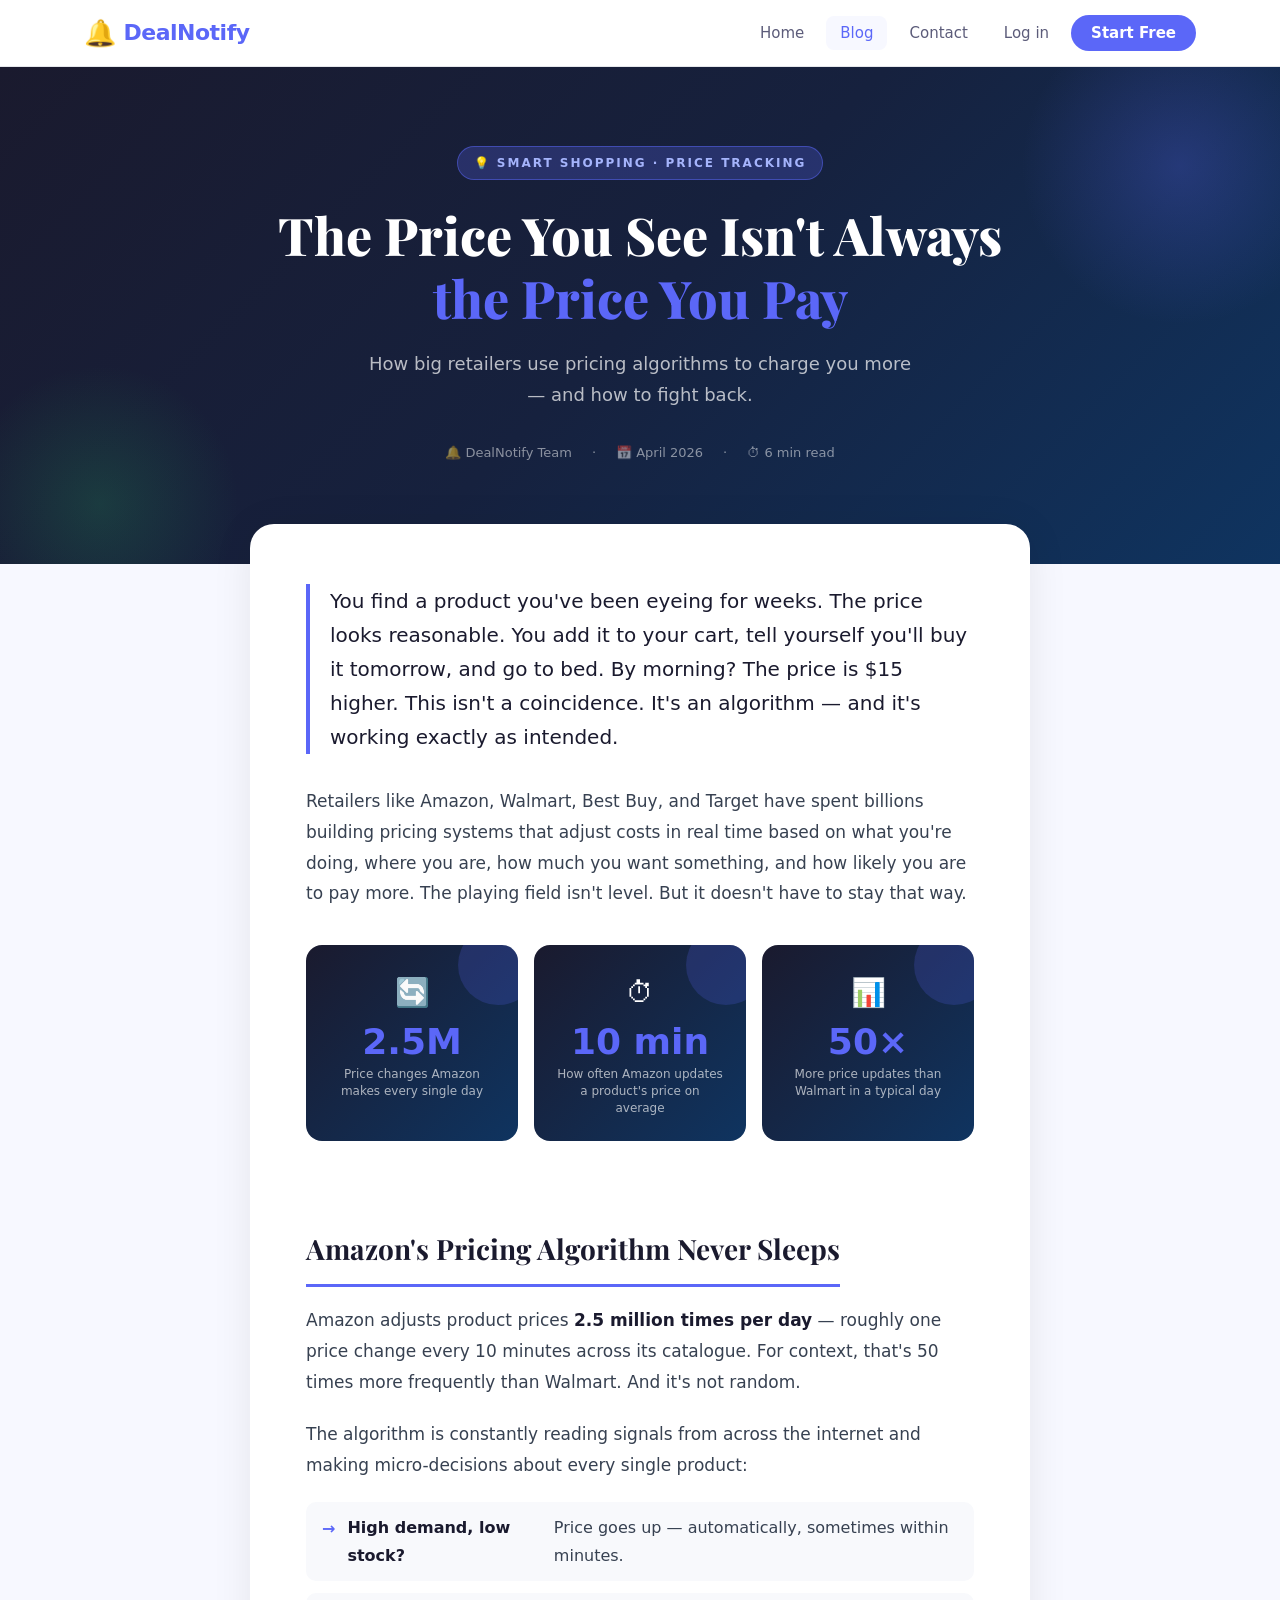
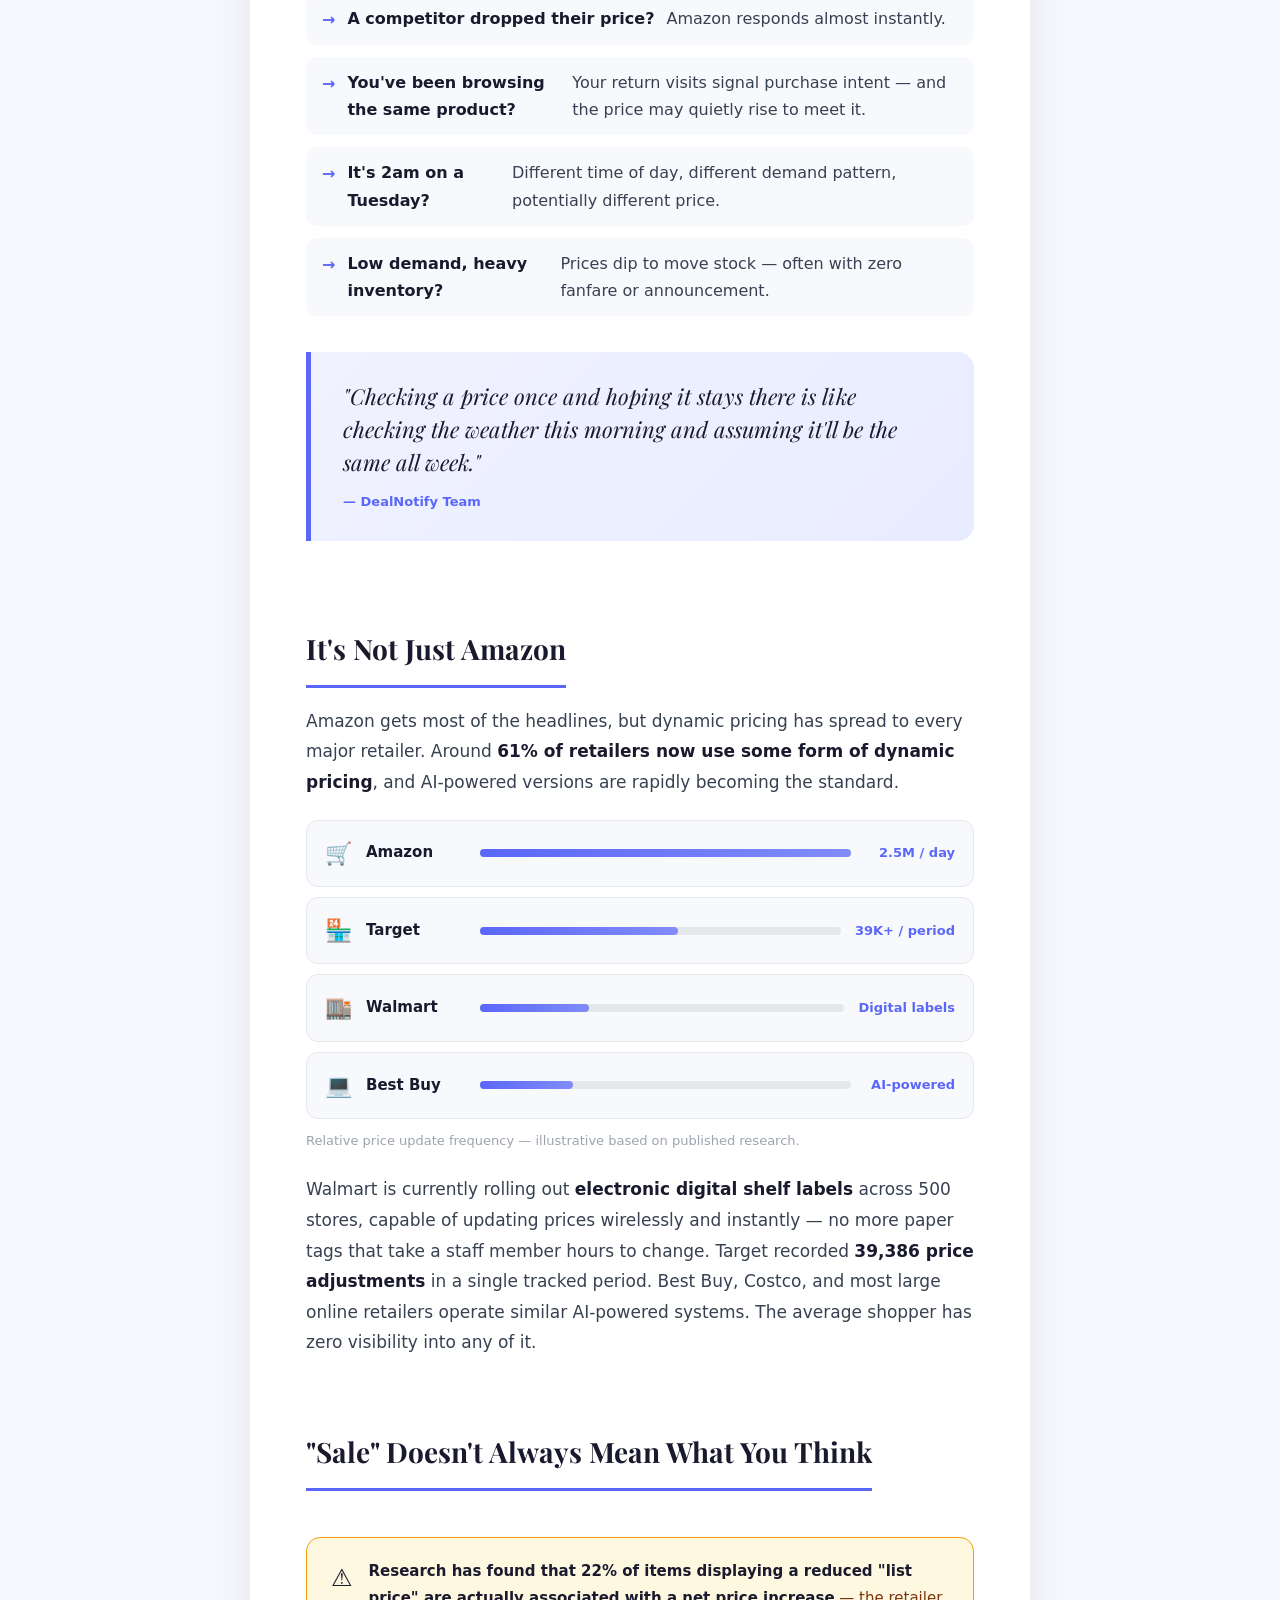
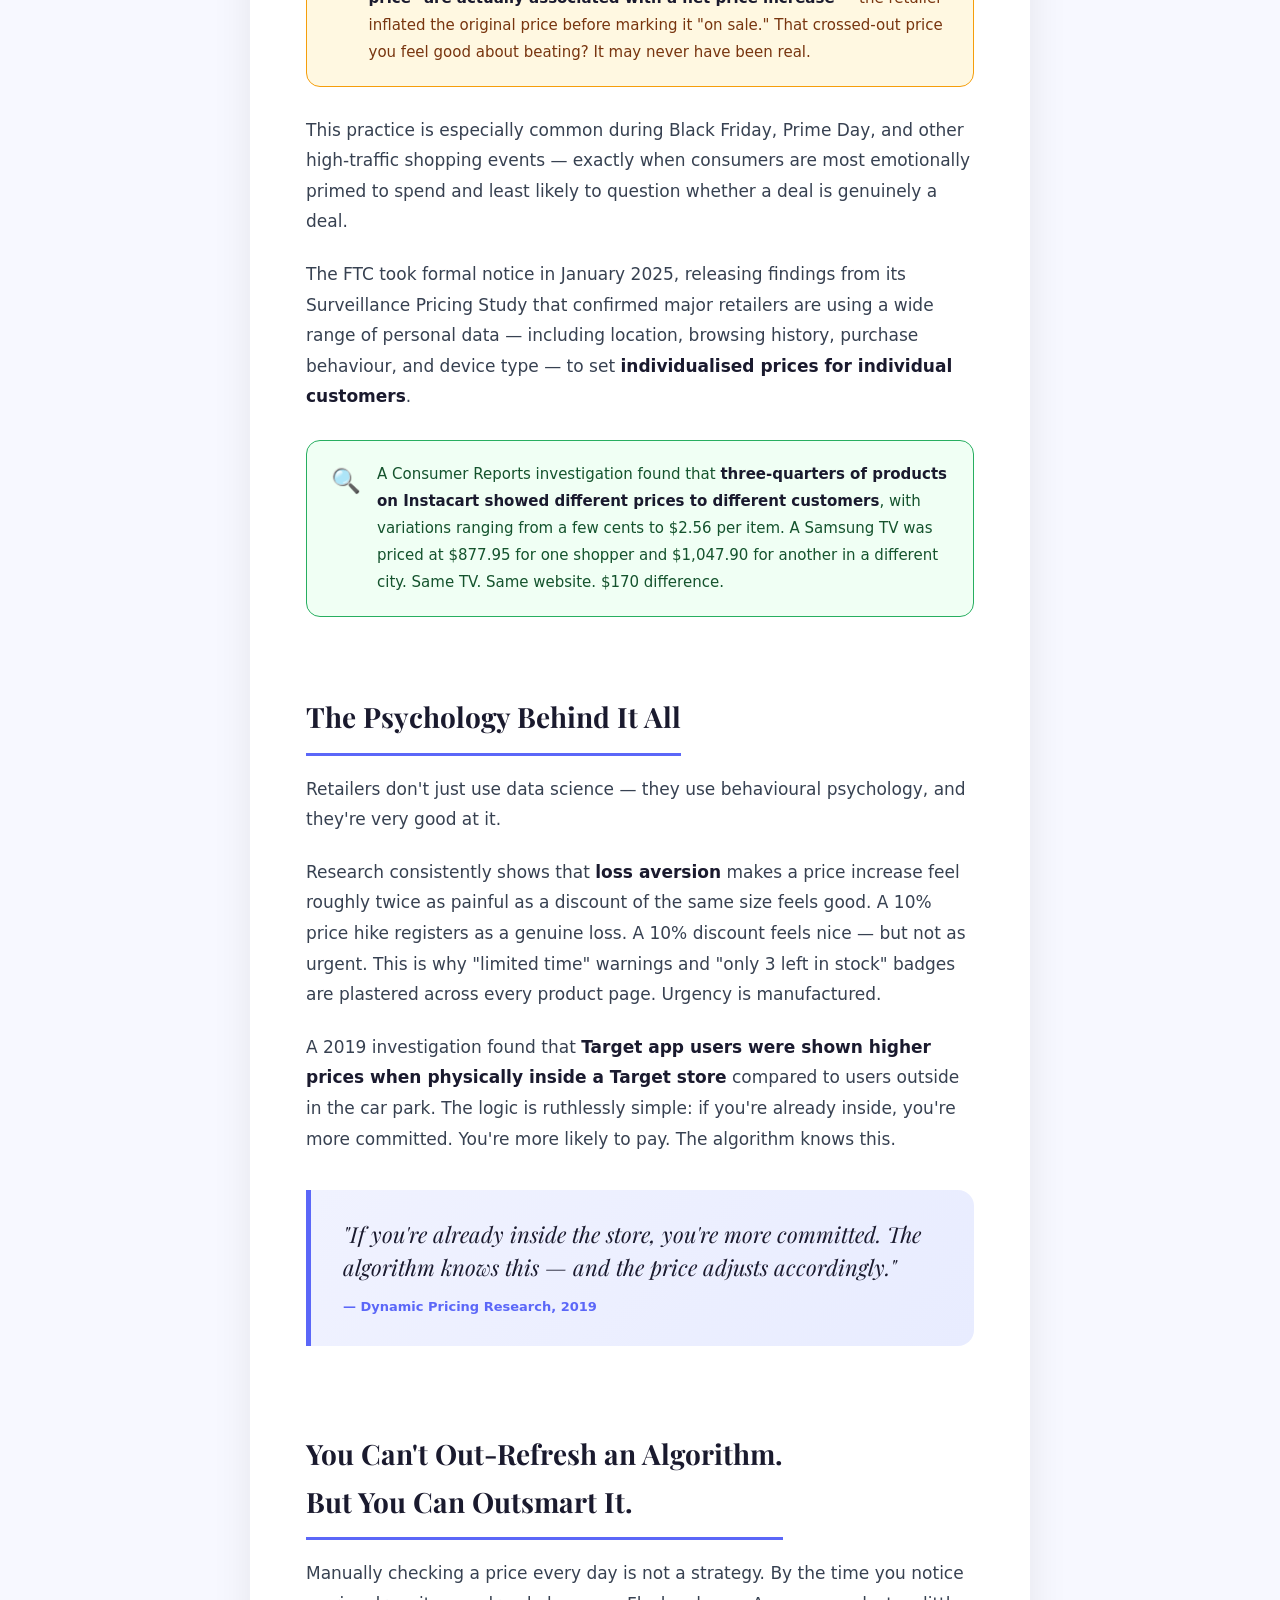
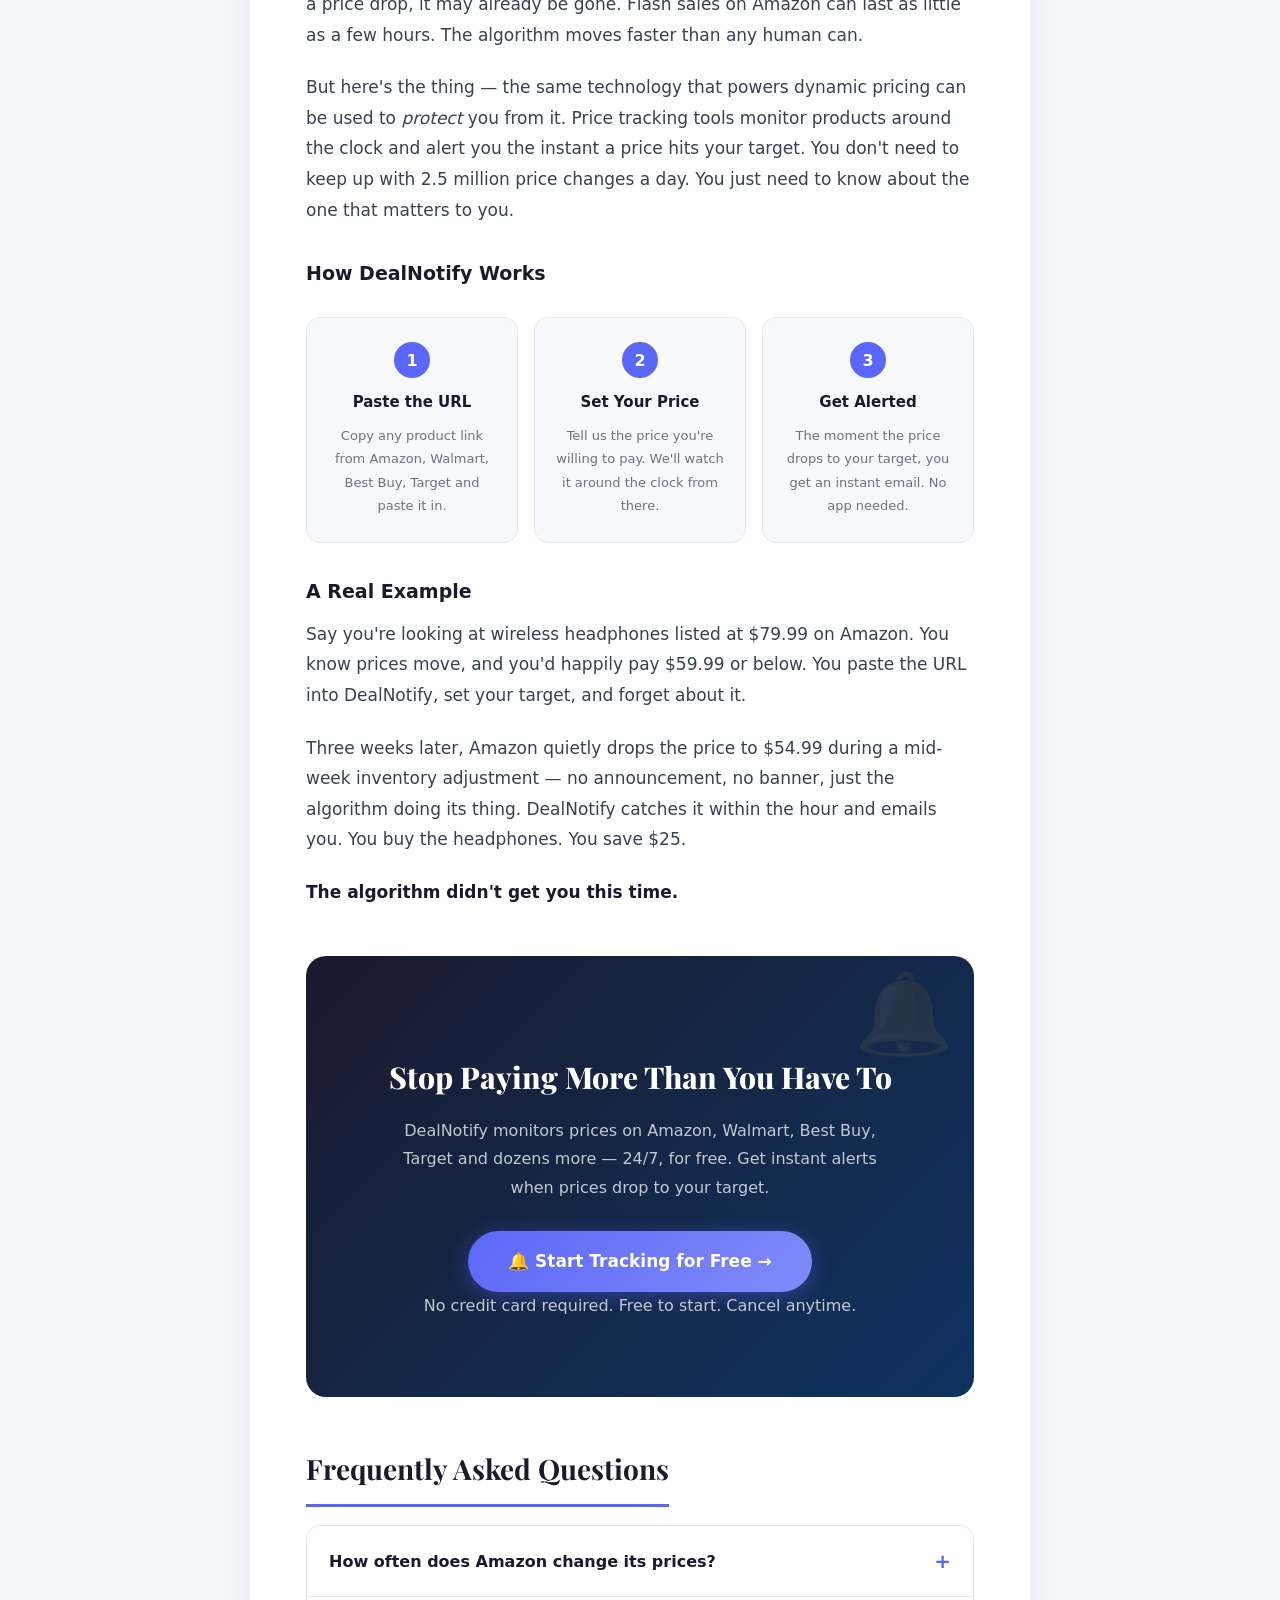
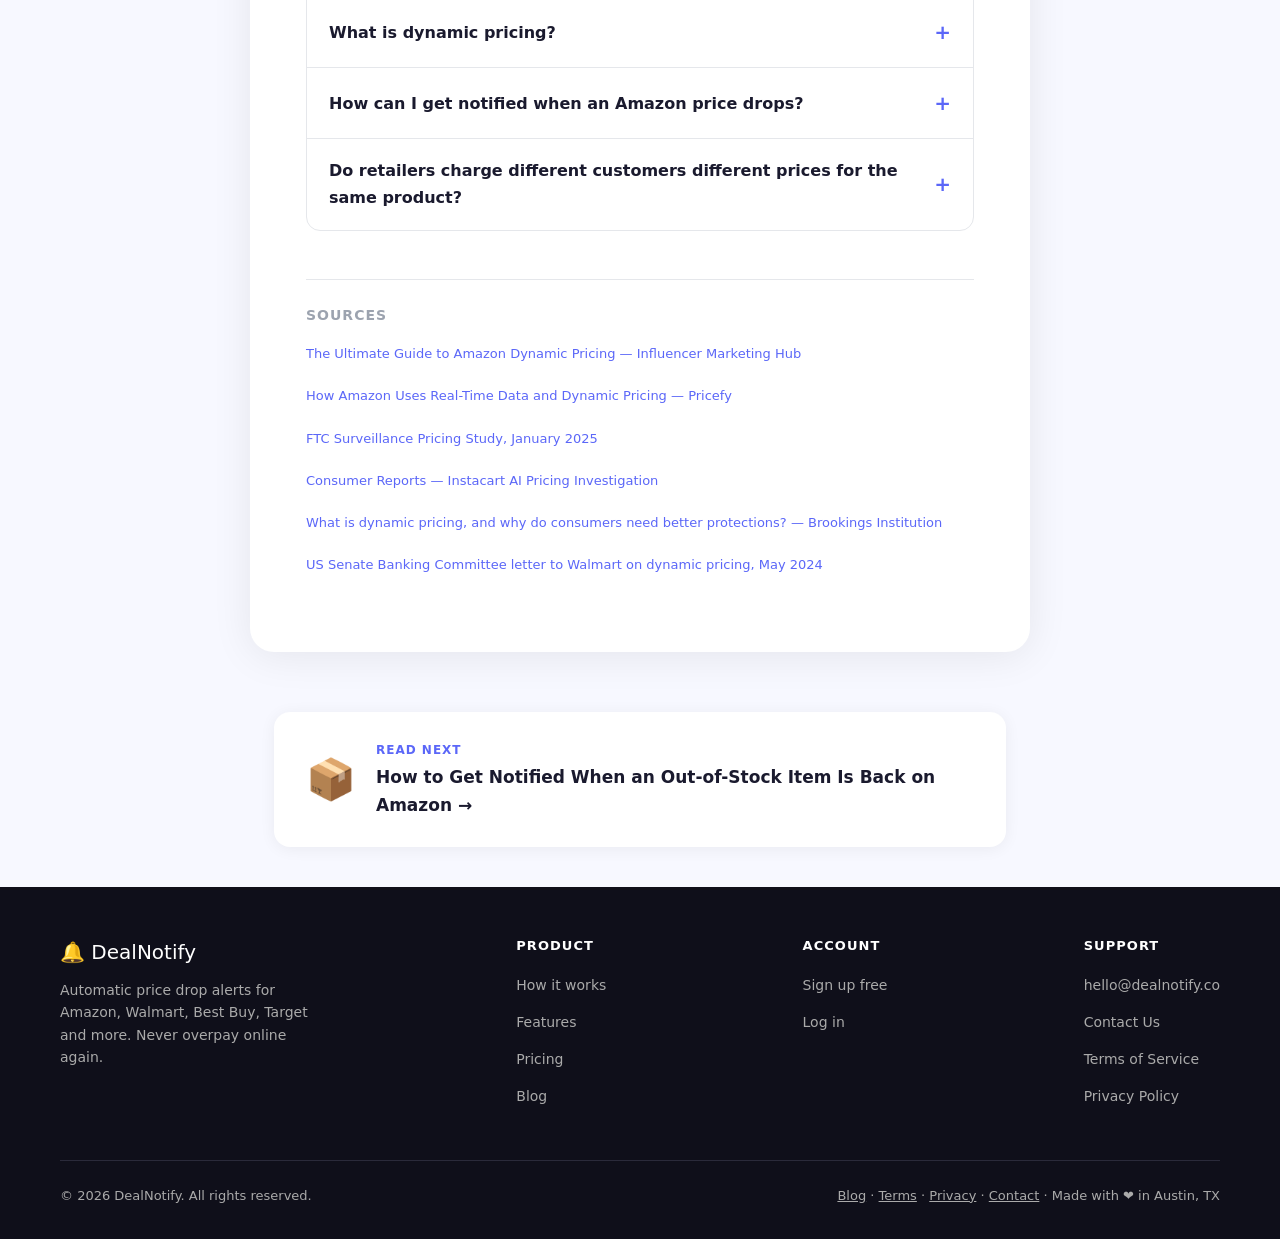
==== commit c124139e: "Add Privacy Policy page and link it across all pages - Created privacy.html with 13 sections coverin" ====
--- a/blog-dynamic-pricing.html
+++ b/blog-dynamic-pricing.html
@@ -871,12 +871,13 @@
           <li><a href="mailto:hello@dealnotify.co">hello@dealnotify.co</a></li>
           <li><a href="/contact.html">Contact Us</a></li>
           <li><a href="/terms.html">Terms of Service</a></li>
+          <li><a href="/privacy.html">Privacy Policy</a></li>
         </ul>
       </div>
     </div>
     <div class="footer-bottom">
       <span>© 2026 DealNotify. All rights reserved.</span>
-      <span><a href="/blog" style="color:#aaa;">Blog</a> · <a href="/terms.html" style="color:#aaa;">Terms</a> · <a href="/contact.html" style="color:#aaa;">Contact</a> · Made with ❤️ in Austin, TX</span>
+      <span><a href="/blog" style="color:#aaa;">Blog</a> · <a href="/terms.html" style="color:#aaa;">Terms</a> · <a href="/privacy.html" style="color:#aaa;">Privacy</a> · <a href="/contact.html" style="color:#aaa;">Contact</a> · Made with ❤️ in Austin, TX</span>
     </div>
   </div>
 </footer>
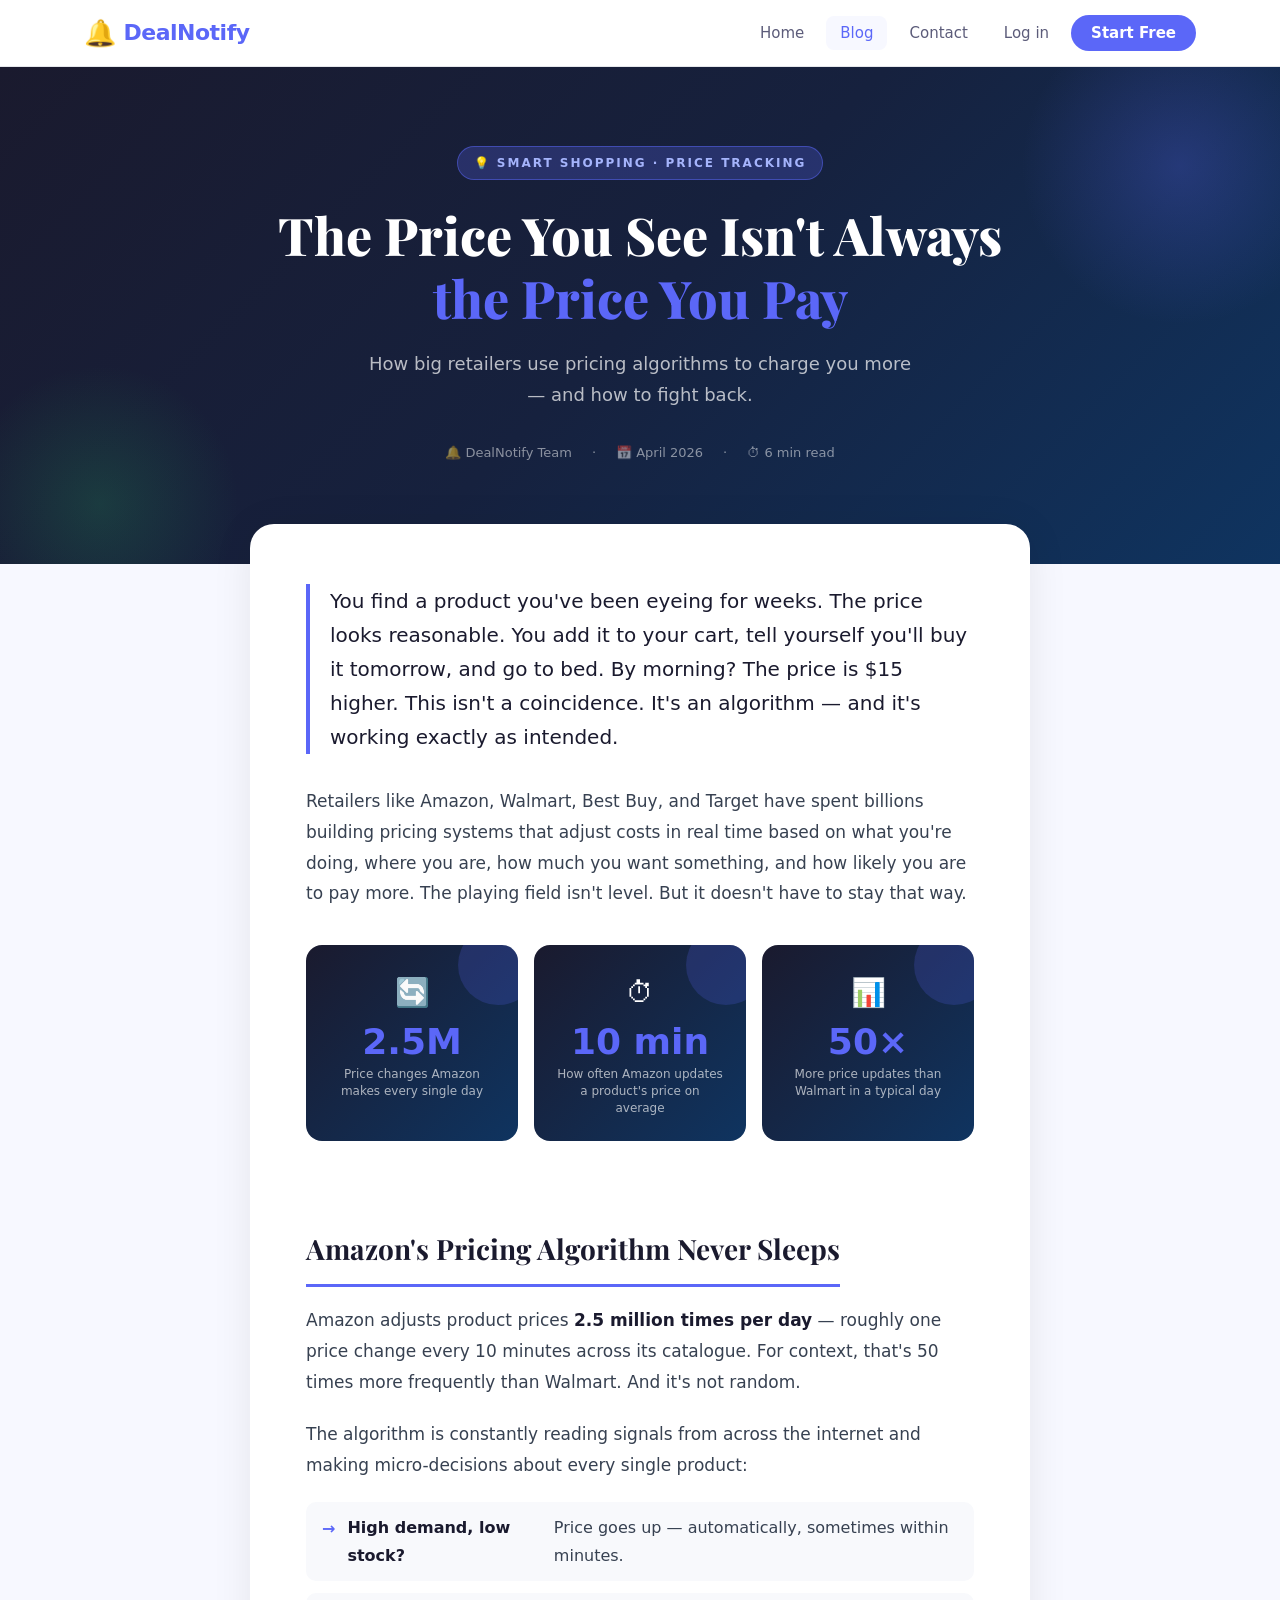
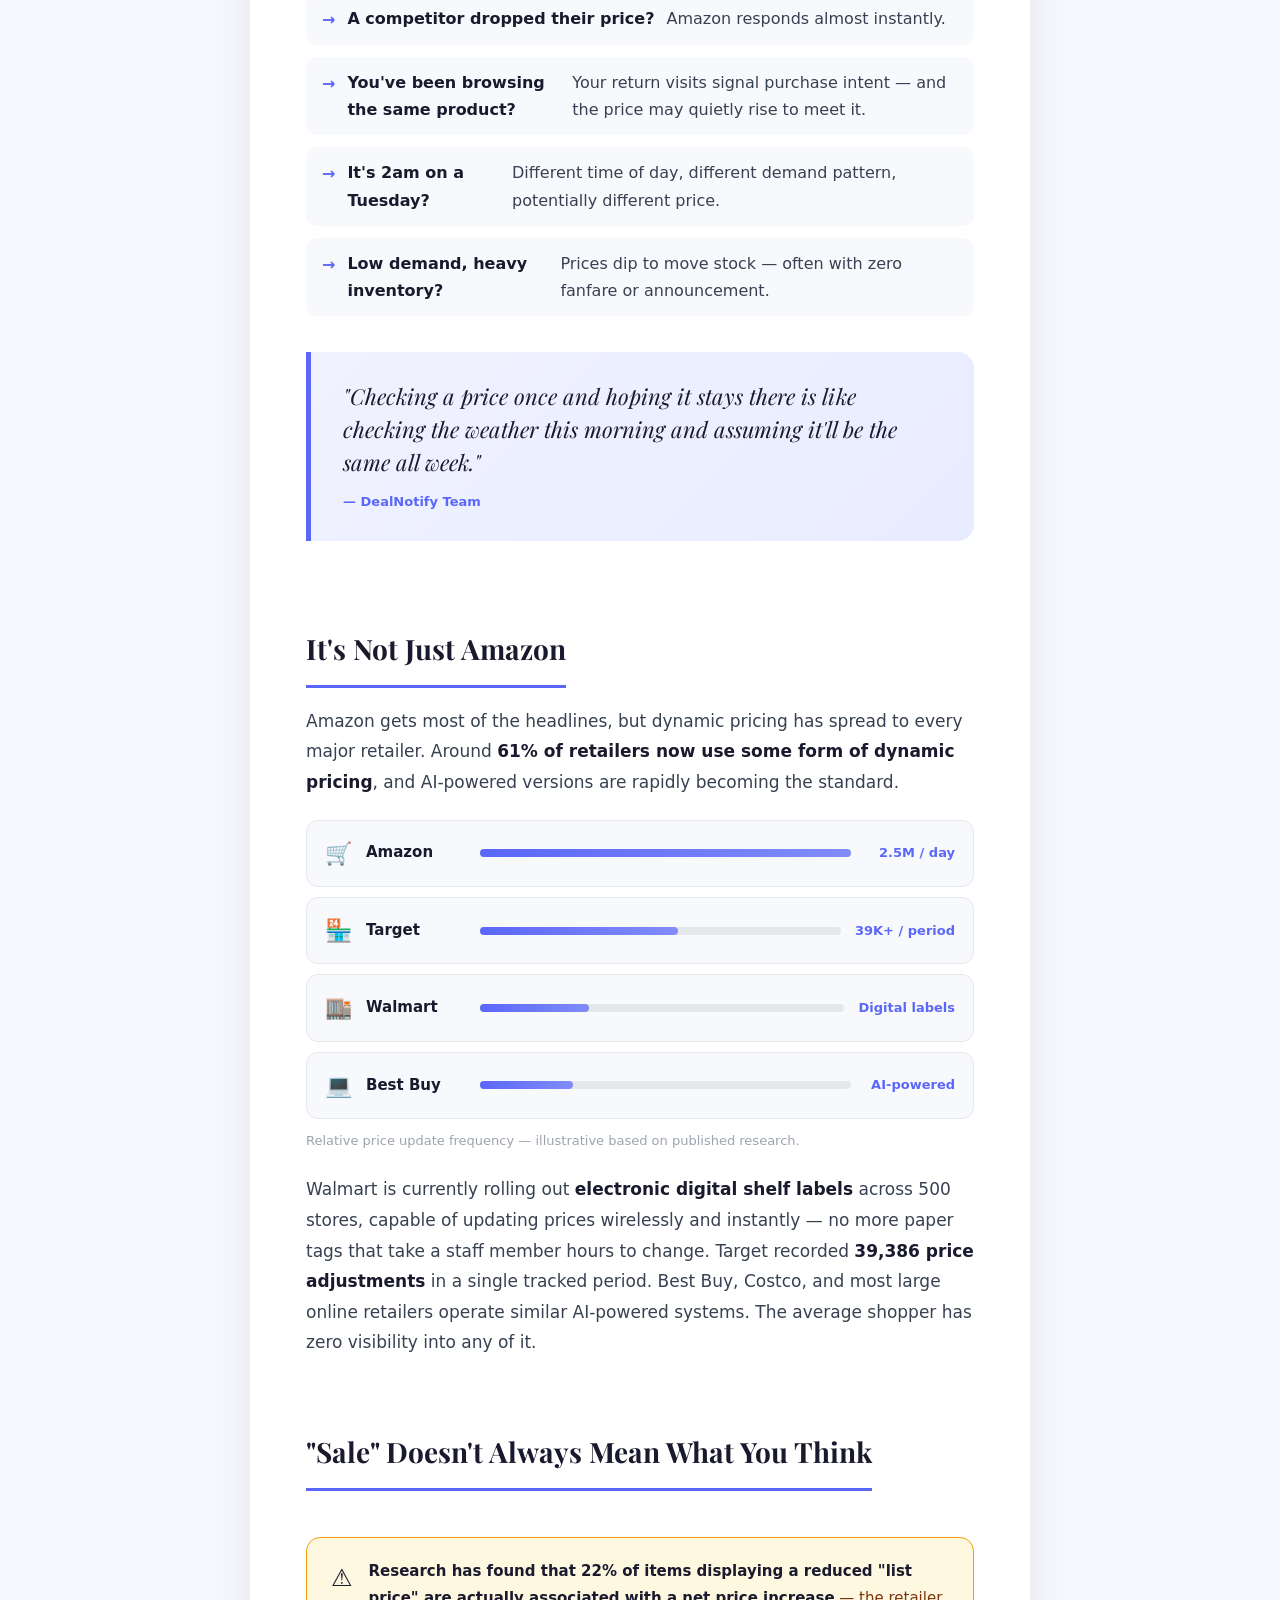
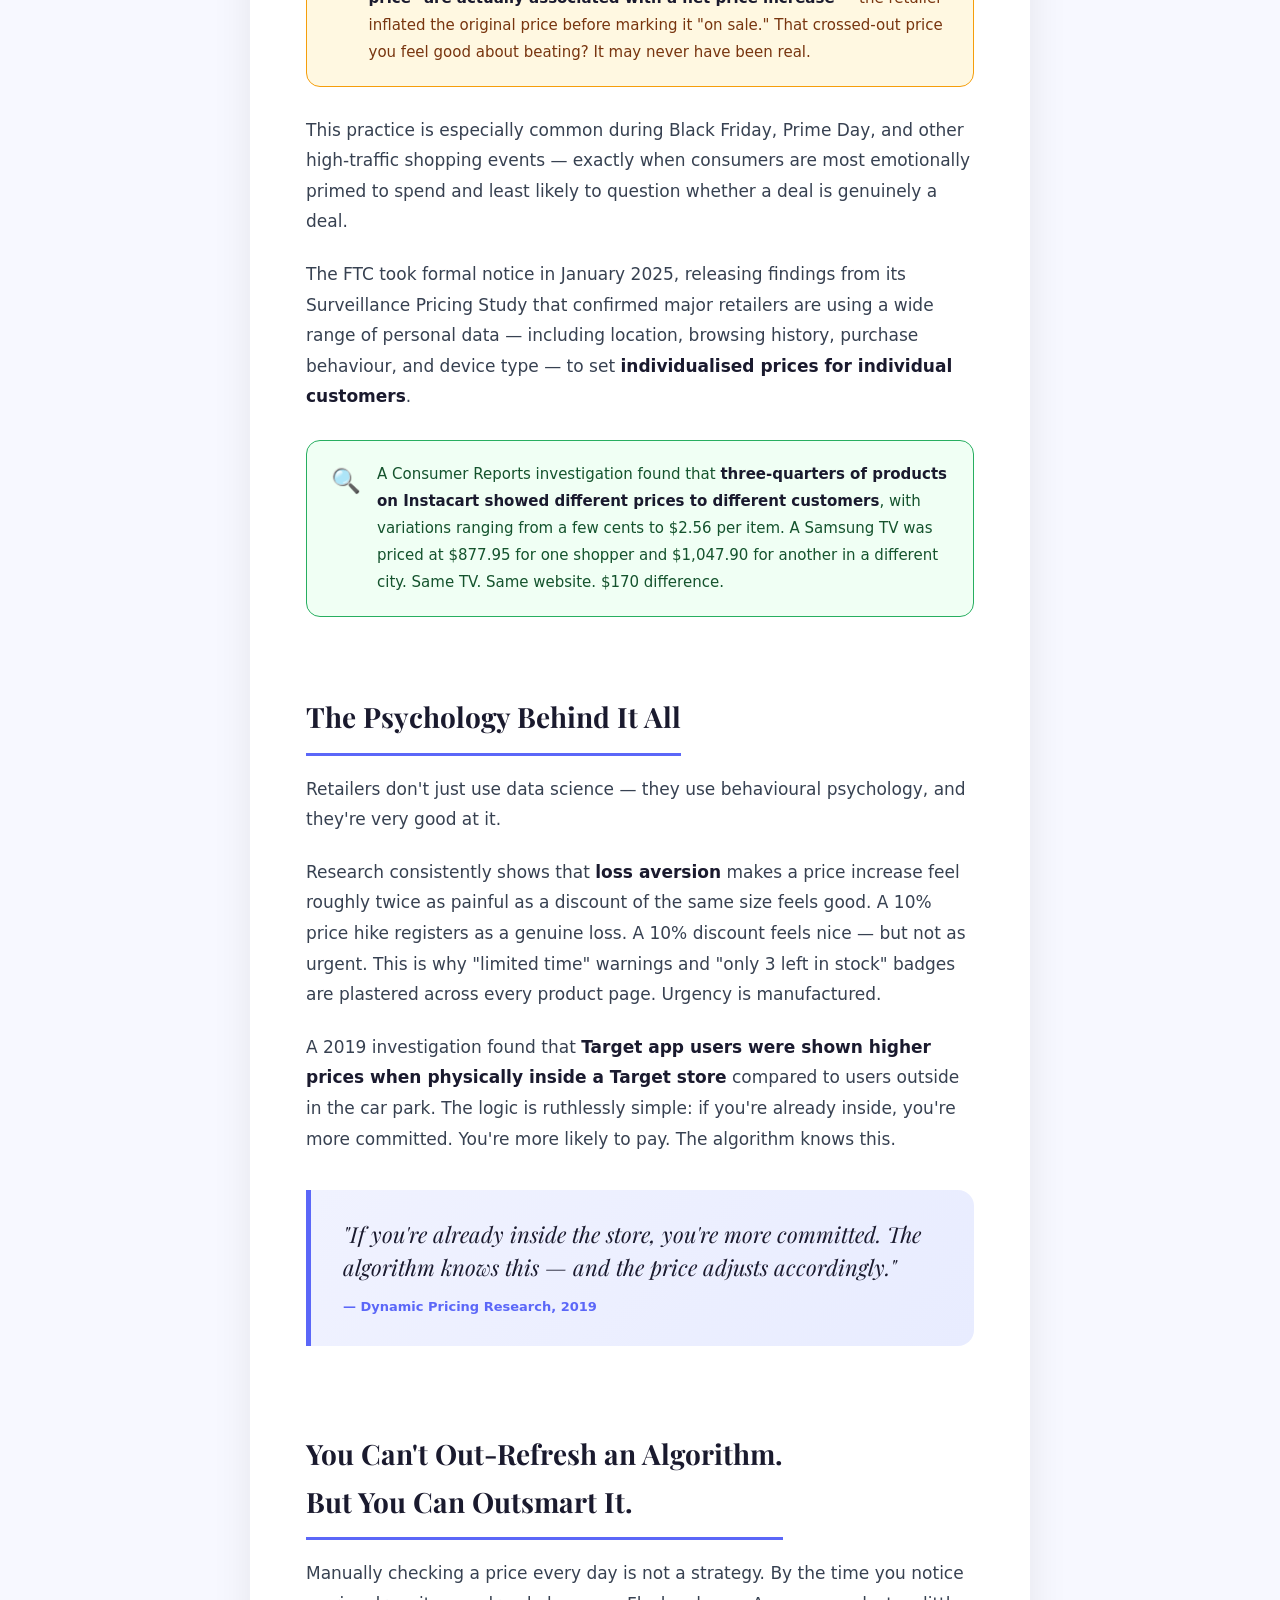
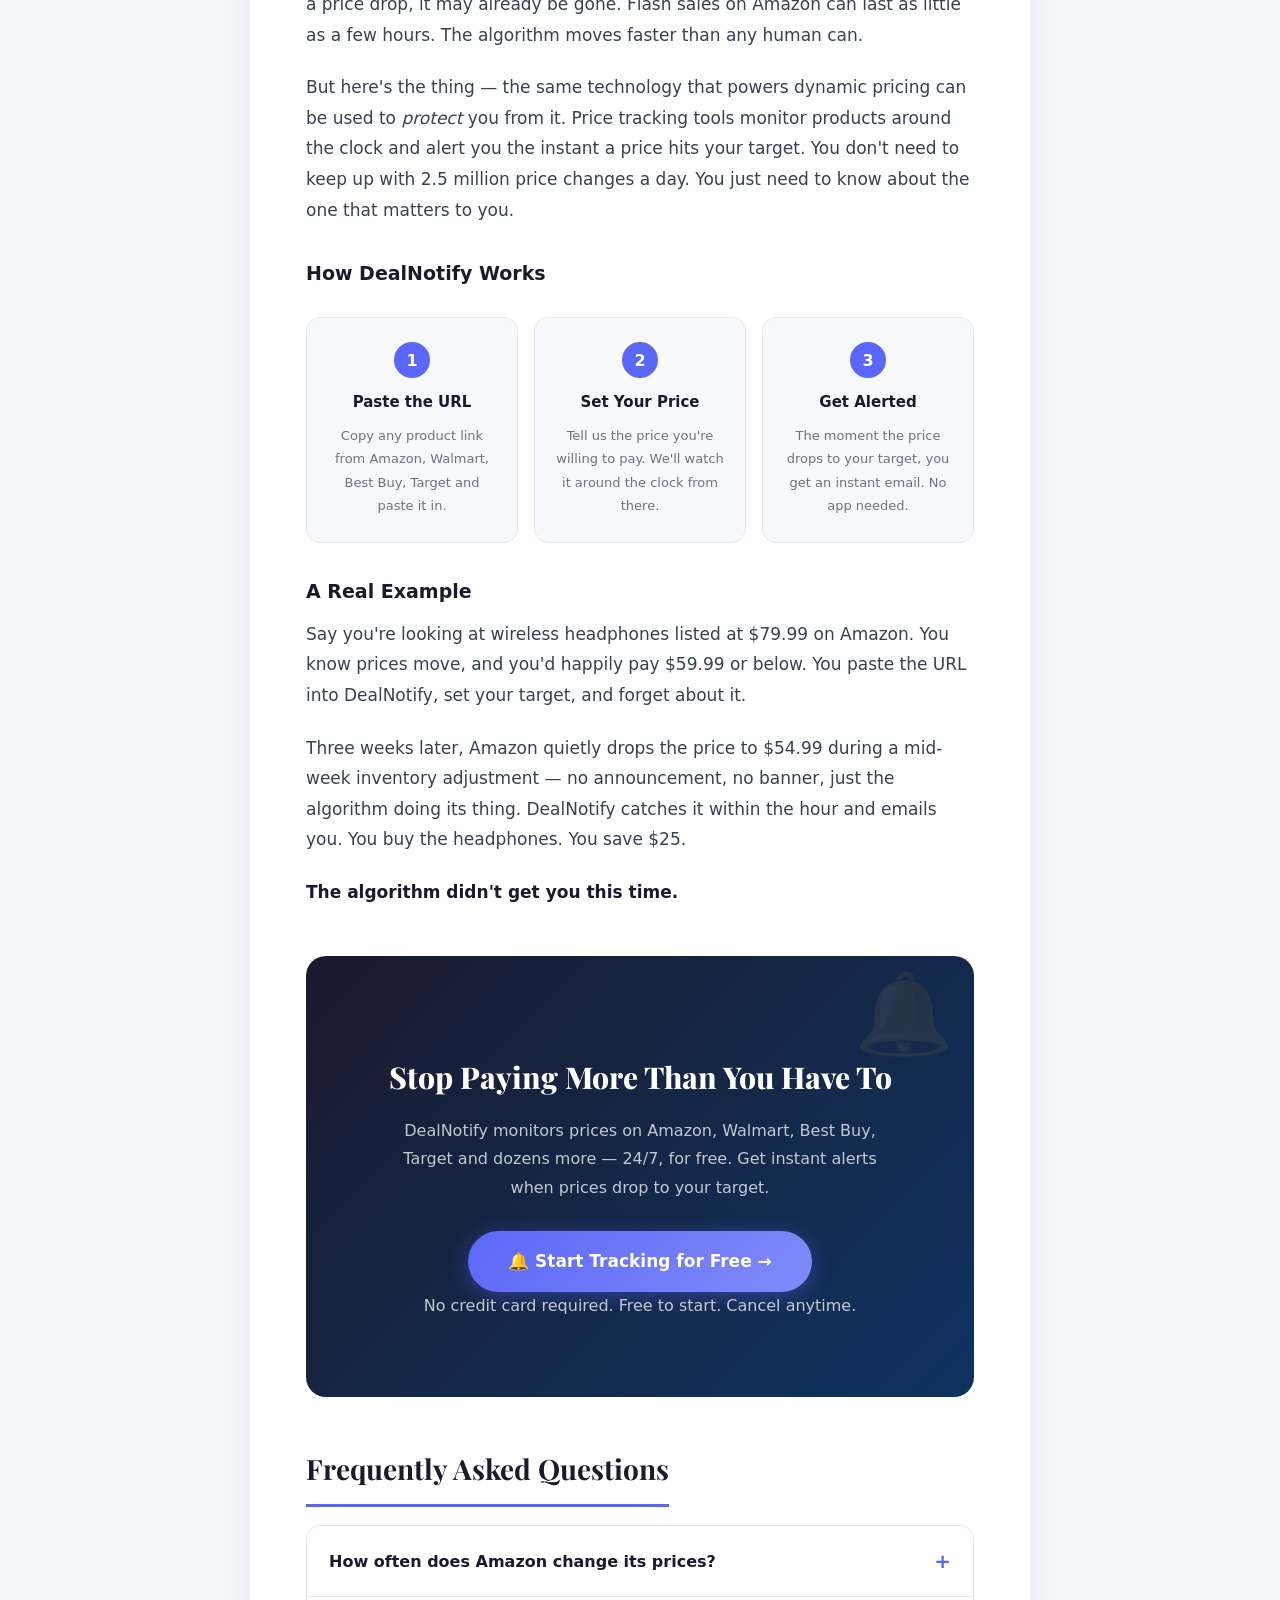
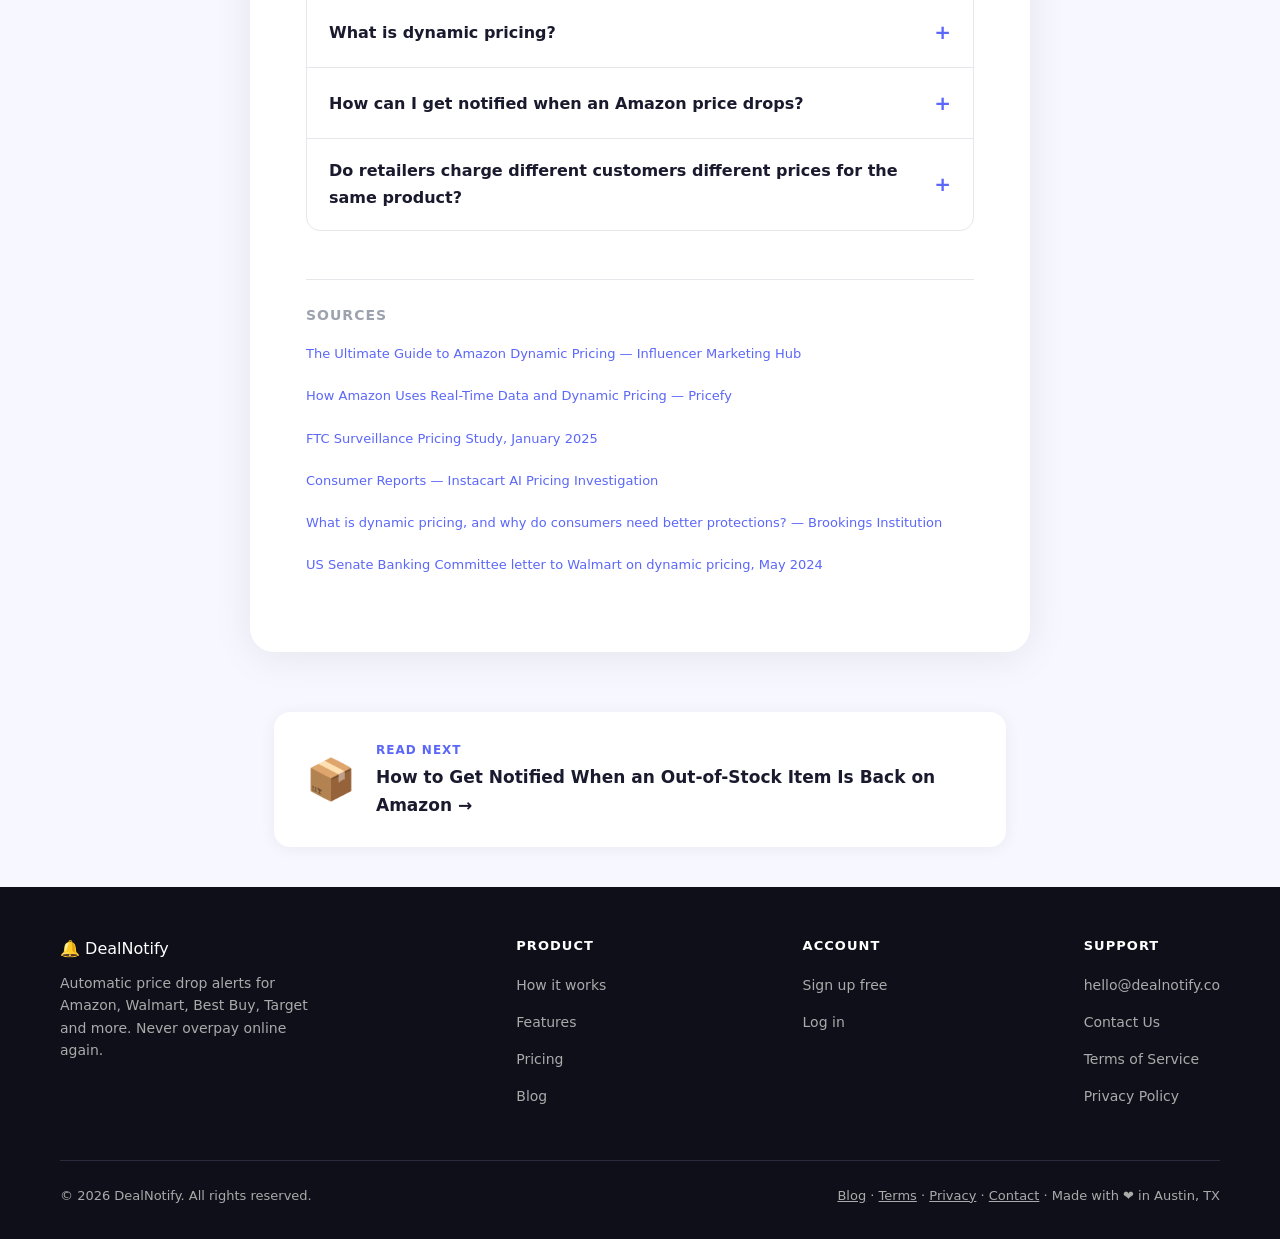
==== commit e3f678f5: "Standardise logo size and icon across all pages - terms.html: fix font-size 20px → 22px, add logo-ic" ====
--- a/blog-dynamic-pricing.html
+++ b/blog-dynamic-pricing.html
@@ -570,7 +570,7 @@
   .site-footer { background: #0f0f1a; color: #aaa; padding: 48px 24px 32px; }
   .site-footer .footer-inner { max-width: 1160px; margin: 0 auto; }
   .site-footer .footer-top { display: flex; justify-content: space-between; align-items: flex-start; flex-wrap: wrap; gap: 32px; margin-bottom: 40px; }
-  .site-footer .footer-brand .logo { color: #fff; font-size: 20px; text-decoration: none; }
+  .site-footer .footer-brand .logo { color: #fff; text-decoration: none; }
   .site-footer .footer-brand p { font-size: 14px; margin-top: 10px; max-width: 260px; line-height: 1.6; }
   .site-footer .footer-links h4 { font-size: 13px; font-weight: 700; color: #fff; text-transform: uppercase; letter-spacing: 0.08em; margin-bottom: 14px; }
   .site-footer .footer-links ul { list-style: none; }
@@ -846,7 +846,7 @@
   <div class="footer-inner">
     <div class="footer-top">
       <div class="footer-brand">
-        <div class="logo">🔔 DealNotify</div>
+        <div class="logo"><span class="logo-icon">🔔</span> DealNotify</div>
         <p>Automatic price drop alerts for Amazon, Walmart, Best Buy, Target and more. Never overpay online again.</p>
       </div>
       <div class="footer-links">
